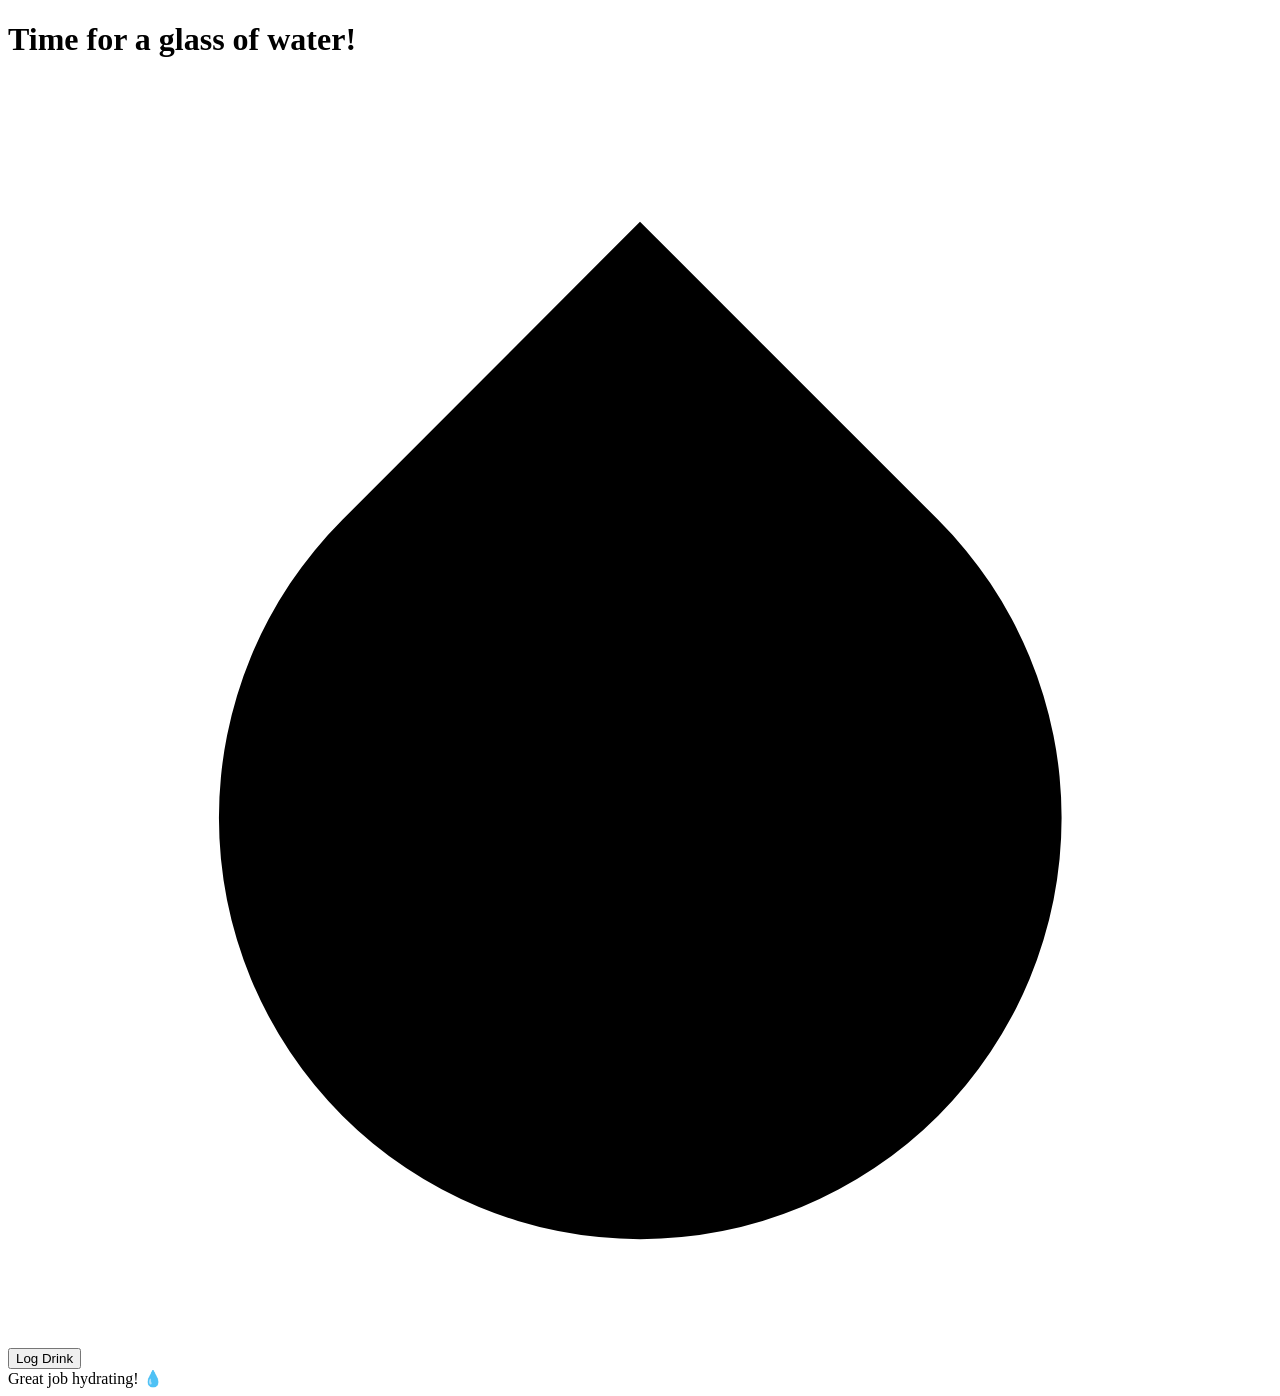
==== index.html @ 17c9dd0f "Add initial HTML structure for hydration app v1" ====
<!DOCTYPE html>
<html lang="en">
<head>
    <meta charset="UTF-8">
    <meta name="viewport" content="width=device-width, initial-scale=1.0">
    <title>Stay Hydrated</title>
    <link rel="stylesheet" href="style.css">
</head>
<body>
    <div class="card">
        <h1>Time for a glass of water!</h1>
        
        <div class="drop-container">
            <svg id="water-drop" class="water-drop" viewBox="0 0 24 24" fill="currentColor">
                <path d="M12 2.69l5.66 5.66a8 8 0 1 1-11.31 0z"/>
            </svg>
        </div>
        
        <button id="log-btn" class="btn">Log Drink</button>
    </div>

    <div id="snackbar" class="snackbar">Great job hydrating! 💧</div>

    <script src="script.js"></script>
</body>
</html>
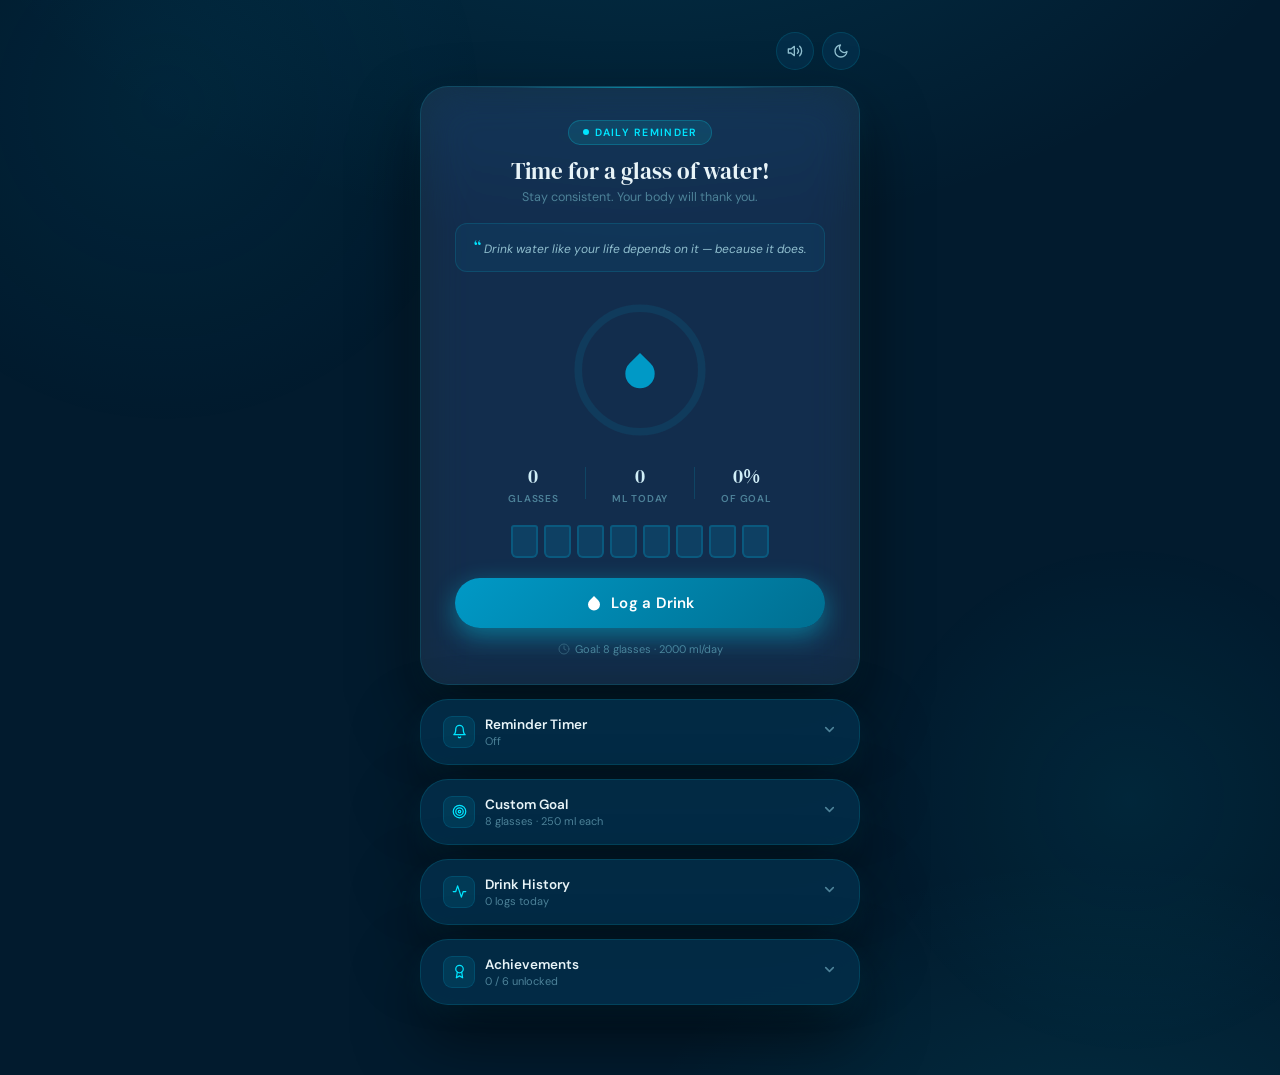
==== commit d5c75499: "Update print statement from 'Hello' to 'Goodbye' v2" ====
--- a/index.html
+++ b/index.html
@@ -1,26 +1,651 @@
 <!DOCTYPE html>
-<html lang="en">
+<html lang="en" data-theme="dark">
 <head>
-    <meta charset="UTF-8">
-    <meta name="viewport" content="width=device-width, initial-scale=1.0">
-    <title>Stay Hydrated</title>
-    <link rel="stylesheet" href="style.css">
+<meta charset="UTF-8">
+<meta name="viewport" content="width=device-width, initial-scale=1.0">
+<title>HydroFlow – Stay Hydrated</title>
+<link href="https://fonts.googleapis.com/css2?family=DM+Serif+Display:ital@0;1&family=DM+Sans:opsz,wght@9..40,300;9..40,400;9..40,500;9..40,600&display=swap" rel="stylesheet">
+<style>
+:root {
+  --primary:#0099c6;--primary-dark:#006f91;--accent:#00e5ff;
+  --radius-card:28px;--radius-pill:100px;--radius-sm:12px;
+  --transition:.3s cubic-bezier(.4,0,.2,1);--bounce:.5s cubic-bezier(.175,.885,.32,1.4);
+}
+[data-theme="dark"] {
+  --bg:#021b2e;--bg-mid:#032d48;--surface:rgba(255,255,255,0.07);--surface-solid:#05263d;
+  --border:rgba(0,229,255,0.13);--text-h:#e8f4f8;--text-body:#90bfcf;--text-muted:#4d8299;
+  --card-shadow:0 32px 64px rgba(0,0,0,.55),0 8px 24px rgba(0,153,198,.1);
+  --btn-shadow:0 8px 24px rgba(0,229,255,.38);--btn-shadow-h:0 14px 36px rgba(0,229,255,.58);
+  --snack-bg:linear-gradient(135deg,#004d65,#006f91);--panel-bg:rgba(3,45,72,.92);
+  --input-bg:rgba(0,153,198,.08);--ring-track:rgba(0,153,198,.12);--stat-val:#d0eef7;
+  --badge-bg:rgba(0,229,255,.10);--cup-empty:rgba(0,153,198,.18);
+  --cup-border-empty:rgba(0,153,198,.28);--toggle-bg:#032d48;
+}
+[data-theme="light"] {
+  --bg:#dff3fb;--bg-mid:#c2e8f5;--surface:rgba(255,255,255,.84);--surface-solid:#ffffff;
+  --border:rgba(0,153,198,.2);--text-h:#012535;--text-body:#2a6e87;--text-muted:#5996aa;
+  --card-shadow:0 24px 56px rgba(0,100,160,.13),0 4px 16px rgba(0,153,198,.1);
+  --btn-shadow:0 8px 20px rgba(0,153,198,.35);--btn-shadow-h:0 14px 32px rgba(0,153,198,.52);
+  --snack-bg:linear-gradient(135deg,#006f91,#0099c6);--panel-bg:rgba(220,242,252,.97);
+  --input-bg:rgba(0,153,198,.07);--ring-track:rgba(0,153,198,.15);--stat-val:#012535;
+  --badge-bg:rgba(0,153,198,.12);--cup-empty:rgba(0,153,198,.10);
+  --cup-border-empty:rgba(0,153,198,.3);--toggle-bg:#c2e8f5;
+}
+*,*::before,*::after{box-sizing:border-box;margin:0;padding:0;}
+html{scroll-behavior:smooth;}
+button{font-family:inherit;cursor:pointer;border:none;background:none;}
+input,select{font-family:inherit;}
+body {
+  font-family:'DM Sans',sans-serif;background-color:var(--bg);
+  background-image:radial-gradient(ellipse 80% 60% at 50% -20%,rgba(0,153,198,.18) 0%,transparent 70%),
+                   radial-gradient(ellipse 60% 50% at 85% 110%,rgba(0,229,255,.09) 0%,transparent 60%);
+  min-height:100vh;display:flex;justify-content:center;align-items:flex-start;
+  color:var(--text-h);padding:20px 16px 70px;transition:background-color .4s,color .3s;
+  position:relative;overflow-x:hidden;
+}
+body::before,body::after{content:'';position:fixed;border-radius:50%;animation:pulse-bg 9s ease-in-out infinite alternate;pointer-events:none;z-index:0;}
+body::before{width:650px;height:650px;top:-220px;left:-160px;background:radial-gradient(circle,rgba(0,153,198,.08) 0%,transparent 70%);}
+body::after{width:520px;height:520px;bottom:-160px;right:-110px;background:radial-gradient(circle,rgba(0,229,255,.06) 0%,transparent 70%);animation-delay:-4.5s;}
+@keyframes pulse-bg{from{transform:scale(1);opacity:.6;}to{transform:scale(1.18);opacity:1;}}
+
+.app-wrapper{position:relative;z-index:1;width:100%;max-width:440px;display:flex;flex-direction:column;gap:14px;padding-top:12px;}
+
+/* TOP BAR */
+.topbar{display:flex;justify-content:flex-end;gap:8px;margin-bottom:2px;}
+.icon-btn{width:38px;height:38px;border-radius:50%;background:var(--toggle-bg);border:1px solid var(--border);display:flex;align-items:center;justify-content:center;transition:var(--transition);color:var(--text-body);}
+.icon-btn:hover{background:var(--surface);transform:scale(1.08);}
+.icon-btn svg{width:16px;height:16px;}
+
+/* MAIN CARD */
+.card{background:var(--surface);backdrop-filter:blur(24px) saturate(180%);-webkit-backdrop-filter:blur(24px) saturate(180%);padding:32px 34px 28px;border-radius:var(--radius-card);border:1px solid var(--border);box-shadow:var(--card-shadow);text-align:center;position:relative;animation:card-enter .65s var(--bounce) both;transition:background .4s,box-shadow .4s,border-color .4s;}
+@keyframes card-enter{from{opacity:0;transform:translateY(36px) scale(.94);}to{opacity:1;transform:none;}}
+.card::before{content:'';position:absolute;top:0;left:10%;right:10%;height:1px;background:linear-gradient(90deg,transparent,rgba(0,229,255,.45),transparent);border-radius:50%;}
+.card-badge{display:inline-flex;align-items:center;gap:6px;background:var(--badge-bg);border:1px solid rgba(0,229,255,.22);color:var(--accent);font-size:10.5px;font-weight:600;letter-spacing:.12em;text-transform:uppercase;padding:5px 14px;border-radius:var(--radius-pill);margin-bottom:12px;}
+.card-badge::before{content:'';width:6px;height:6px;border-radius:50%;background:var(--accent);animation:blink 2s ease-in-out infinite;}
+@keyframes blink{0%,100%{opacity:1;}50%{opacity:.25;}}
+h1{font-family:'DM Serif Display',serif;font-size:23px;font-weight:400;line-height:1.25;color:var(--text-h);margin-bottom:4px;}
+.subtitle{font-size:12.5px;color:var(--text-muted);margin-bottom:18px;}
+
+/* QUOTE */
+.quote-bar{background:var(--input-bg);border:1px solid var(--border);border-radius:var(--radius-sm);padding:10px 14px;margin-bottom:22px;font-size:12px;color:var(--text-body);font-style:italic;line-height:1.55;cursor:pointer;transition:opacity .4s,background .3s;}
+.quote-bar:hover{background:rgba(0,153,198,.12);}
+.quote-bar::before{content:'\201C';color:var(--accent);font-size:17px;font-style:normal;margin-right:3px;font-family:'DM Serif Display',serif;}
+
+/* PROGRESS RING */
+.progress-section{display:flex;flex-direction:column;align-items:center;margin-bottom:20px;}
+.ring-wrapper{position:relative;width:152px;height:152px;margin-bottom:16px;}
+.ring-svg{width:152px;height:152px;transform:rotate(-90deg);}
+.ring-track{fill:none;stroke:var(--ring-track);stroke-width:8;}
+.ring-fill{fill:none;stroke:url(#ringGradient);stroke-width:8;stroke-linecap:round;stroke-dasharray:408;stroke-dashoffset:408;transition:stroke-dashoffset .75s cubic-bezier(.4,0,.2,1);filter:drop-shadow(0 0 6px rgba(0,229,255,.5));}
+.drop-container{position:absolute;inset:0;display:flex;justify-content:center;align-items:center;}
+.water-drop{color:var(--primary);width:44px;height:44px;transition:all var(--bounce);}
+.stats-row{display:flex;justify-content:center;gap:26px;}
+.stat-item{display:flex;flex-direction:column;align-items:center;gap:2px;}
+.stat-value{font-family:'DM Serif Display',serif;font-size:20px;color:var(--stat-val);}
+.stat-label{font-size:10px;font-weight:600;color:var(--text-muted);letter-spacing:.08em;text-transform:uppercase;}
+.stat-divider{width:1px;height:32px;background:var(--border);align-self:center;}
+
+/* CUPS */
+.cup-tracker{display:flex;justify-content:center;gap:6px;margin-bottom:20px;flex-wrap:wrap;}
+.cup{width:27px;height:33px;border:2px solid var(--cup-border-empty);border-radius:3px 3px 6px 6px;background:var(--cup-empty);position:relative;transition:all .35s ease;}
+.cup.filled{border-color:var(--primary);background:linear-gradient(180deg,rgba(0,229,255,.28) 0%,rgba(0,153,198,.52) 100%);box-shadow:0 0 10px rgba(0,229,255,.22);}
+.cup.filled::after{content:'';position:absolute;top:5px;left:4px;right:4px;height:2px;background:rgba(255,255,255,.38);border-radius:2px;}
+
+/* BUTTONS */
+.btn{display:inline-flex;align-items:center;justify-content:center;gap:8px;width:100%;background:linear-gradient(135deg,var(--primary),var(--primary-dark));color:#fff;padding:15px 32px;font-size:15px;font-weight:600;letter-spacing:.015em;border-radius:var(--radius-pill);box-shadow:var(--btn-shadow);transition:all var(--transition);position:relative;overflow:hidden;}
+.btn::after{content:'';position:absolute;top:0;left:-75%;width:50%;height:100%;background:linear-gradient(120deg,transparent,rgba(255,255,255,.18),transparent);transition:left .5s;}
+.btn:hover::after{left:125%;}
+.btn:hover{transform:translateY(-2px);box-shadow:var(--btn-shadow-h);}
+.btn:active{transform:translateY(1px) scale(.98);}
+.btn svg{width:18px;height:18px;flex-shrink:0;}
+.btn .ripple{position:absolute;border-radius:50%;background:rgba(255,255,255,.25);transform:scale(0);animation:ripple-anim .6s linear;pointer-events:none;}
+@keyframes ripple-anim{to{transform:scale(4);opacity:0;}}
+.undo-btn{margin-top:9px;padding:7px 20px;font-size:12.5px;font-weight:500;color:var(--text-muted);border:1px solid var(--border);border-radius:var(--radius-pill);background:transparent;transition:all var(--transition);display:none;align-items:center;gap:5px;}
+.undo-btn:hover{background:var(--input-bg);color:var(--text-body);}
+.undo-btn.visible{display:inline-flex;}
+.undo-btn svg{width:12px;height:12px;}
+.card-footer{margin-top:14px;font-size:11px;color:var(--text-muted);display:flex;align-items:center;justify-content:center;gap:5px;}
+.card-footer svg{width:12px;height:12px;opacity:.55;}
+
+/* PANELS */
+.panel{background:var(--panel-bg);backdrop-filter:blur(20px);-webkit-backdrop-filter:blur(20px);border:1px solid var(--border);border-radius:var(--radius-card);box-shadow:var(--card-shadow);overflow:hidden;transition:background .4s,border-color .4s;}
+.panel-header{display:flex;align-items:center;justify-content:space-between;padding:16px 22px;cursor:pointer;user-select:none;}
+.panel-header-left{display:flex;align-items:center;gap:10px;}
+.panel-icon{width:32px;height:32px;border-radius:9px;background:rgba(0,153,198,.14);border:1px solid rgba(0,153,198,.2);display:flex;align-items:center;justify-content:center;flex-shrink:0;}
+.panel-icon svg{width:15px;height:15px;color:var(--accent);}
+.panel-title{font-size:13.5px;font-weight:600;color:var(--text-h);}
+.panel-subtitle{font-size:11px;color:var(--text-muted);margin-top:1px;}
+.panel-chevron{color:var(--text-muted);transition:transform var(--transition);}
+.panel-chevron svg{width:15px;height:15px;}
+.panel.open .panel-chevron{transform:rotate(180deg);}
+.panel-body{max-height:0;overflow:hidden;transition:max-height .4s cubic-bezier(.4,0,.2,1);}
+.panel.open .panel-body{max-height:700px;}
+.panel-inner{padding:0 22px 20px;}
+
+/* REMINDER */
+.reminder-row{display:flex;align-items:center;justify-content:space-between;margin-bottom:13px;}
+.reminder-label{font-size:13px;color:var(--text-body);}
+.toggle-switch{position:relative;width:44px;height:24px;}
+.toggle-switch input{opacity:0;width:0;height:0;}
+.toggle-slider{position:absolute;inset:0;background:var(--cup-empty);border:1px solid var(--border);border-radius:24px;transition:var(--transition);cursor:pointer;}
+.toggle-slider::before{content:'';position:absolute;left:3px;top:50%;transform:translateY(-50%);width:18px;height:18px;background:#fff;border-radius:50%;transition:var(--transition);box-shadow:0 1px 4px rgba(0,0,0,.2);}
+.toggle-switch input:checked + .toggle-slider{background:var(--primary);border-color:var(--primary);}
+.toggle-switch input:checked + .toggle-slider::before{left:23px;}
+.interval-row{display:flex;align-items:center;gap:10px;margin-bottom:12px;}
+.interval-label{font-size:12.5px;color:var(--text-muted);flex:1;}
+.interval-select{background:var(--input-bg);border:1px solid var(--border);color:var(--text-h);font-size:13px;padding:7px 11px;border-radius:var(--radius-sm);outline:none;cursor:pointer;transition:var(--transition);}
+.interval-select:focus{border-color:var(--primary);}
+.timer-display{background:var(--input-bg);border:1px solid var(--border);border-radius:var(--radius-sm);padding:12px 16px;text-align:center;font-family:'DM Serif Display',serif;font-size:30px;color:var(--accent);letter-spacing:.05em;margin-bottom:10px;}
+.timer-hint{font-size:11px;color:var(--text-muted);text-align:center;}
+
+/* GOAL */
+.goal-grid{display:grid;grid-template-columns:1fr 1fr;gap:10px;margin-bottom:13px;}
+.goal-field label{display:block;font-size:11px;color:var(--text-muted);margin-bottom:5px;font-weight:600;letter-spacing:.06em;text-transform:uppercase;}
+.goal-field input[type=number]{width:100%;background:var(--input-bg);border:1px solid var(--border);color:var(--text-h);font-size:15px;padding:9px 11px;border-radius:var(--radius-sm);outline:none;transition:border-color var(--transition);}
+.goal-field input:focus{border-color:var(--primary);}
+.save-btn{width:100%;padding:11px;font-size:13.5px;font-weight:600;background:linear-gradient(135deg,var(--primary),var(--primary-dark));color:#fff;border-radius:var(--radius-pill);box-shadow:0 4px 14px rgba(0,153,198,.3);transition:all var(--transition);}
+.save-btn:hover{opacity:.9;transform:translateY(-1px);}
+
+/* HISTORY */
+.history-list{display:flex;flex-direction:column;gap:7px;max-height:210px;overflow-y:auto;padding-right:3px;}
+.history-list::-webkit-scrollbar{width:3px;}
+.history-list::-webkit-scrollbar-thumb{background:var(--border);border-radius:4px;}
+.history-item{display:flex;align-items:center;gap:11px;background:var(--input-bg);border:1px solid var(--border);border-radius:10px;padding:9px 13px;}
+.history-dot{width:7px;height:7px;border-radius:50%;background:var(--accent);flex-shrink:0;}
+.history-time{font-size:11.5px;color:var(--text-muted);min-width:50px;}
+.history-ml{font-size:13px;font-weight:600;color:var(--text-h);flex:1;}
+.history-empty{font-size:12.5px;color:var(--text-muted);text-align:center;padding:14px 0;}
+.clear-history{margin-top:9px;font-size:11.5px;color:var(--text-muted);border:1px solid var(--border);border-radius:var(--radius-pill);padding:6px 16px;background:transparent;transition:all var(--transition);}
+.clear-history:hover{background:rgba(255,80,80,.08);border-color:rgba(255,80,80,.3);color:#f08080;}
+
+/* ACHIEVEMENTS */
+.streak-row{display:flex;align-items:center;justify-content:space-between;background:var(--input-bg);border:1px solid var(--border);border-radius:var(--radius-sm);padding:11px 15px;margin-bottom:13px;}
+.streak-left{display:flex;align-items:center;gap:10px;}
+.streak-fire{font-size:20px;}
+.streak-label{font-size:11px;color:var(--text-muted);}
+.streak-count{font-family:'DM Serif Display',serif;font-size:24px;color:var(--accent);}
+.badges-grid{display:grid;grid-template-columns:repeat(3,1fr);gap:9px;}
+.badge-card{background:var(--input-bg);border:1px solid var(--border);border-radius:13px;padding:13px 6px 9px;text-align:center;transition:all var(--transition);position:relative;overflow:hidden;}
+.badge-card.unlocked{border-color:rgba(0,229,255,.35);background:rgba(0,229,255,.06);}
+.badge-card.unlocked::before{content:'';position:absolute;inset:0;background:linear-gradient(135deg,rgba(0,229,255,.07),transparent);pointer-events:none;}
+.badge-emoji{font-size:24px;display:block;margin-bottom:5px;filter:grayscale(1);opacity:.3;transition:filter .4s,opacity .4s;}
+.badge-card.unlocked .badge-emoji{filter:none;opacity:1;}
+.badge-name{font-size:10px;font-weight:600;color:var(--text-muted);letter-spacing:.04em;}
+.badge-card.unlocked .badge-name{color:var(--accent);}
+.badge-desc{font-size:9px;color:var(--text-muted);margin-top:2px;line-height:1.35;}
+
+/* SNACKBAR */
+.snackbar{visibility:hidden;min-width:255px;max-width:92vw;background:var(--snack-bg);border:1px solid rgba(0,229,255,.22);color:#fff;text-align:center;border-radius:var(--radius-sm);padding:12px 20px;position:fixed;z-index:200;bottom:22px;left:50%;transform:translateX(-50%) translateY(20px);font-size:13.5px;font-weight:500;opacity:0;box-shadow:0 8px 28px rgba(0,0,0,.3);transition:opacity .3s,transform .35s cubic-bezier(.34,1.56,.64,1),bottom .3s;}
+.snackbar.show{visibility:visible;opacity:1;transform:translateX(-50%) translateY(0);bottom:34px;}
+
+/* DROP ANIMATION */
+.water-drop.animate{animation:drop-bounce .55s var(--bounce) both;}
+@keyframes drop-bounce{0%{transform:scale(1);}40%{transform:scale(1.38) rotate(-8deg);}70%{transform:scale(.9) rotate(4deg);}100%{transform:scale(1) rotate(0);}}
+
+/* CONFETTI */
+.confetti-particle{position:fixed;width:7px;height:7px;border-radius:2px;pointer-events:none;z-index:300;animation:confetti-fall 1.4s ease-out forwards;}
+@keyframes confetti-fall{0%{transform:translateY(-10px) rotate(0deg);opacity:1;}100%{transform:translateY(100vh) rotate(720deg);opacity:0;}}
+
+@media(max-width:480px){.card{padding:26px 20px 22px;}h1{font-size:20px;}.badges-grid{grid-template-columns:repeat(3,1fr);}}
+</style>
 </head>
 <body>
-    <div class="card">
-        <h1>Time for a glass of water!</h1>
-        
+<div class="app-wrapper">
+
+  <!-- TOP BAR -->
+  <div class="topbar">
+    <button class="icon-btn" id="sound-btn" title="Toggle sound" aria-label="Toggle sound">
+      <svg id="sound-icon" viewBox="0 0 24 24" fill="none" stroke="currentColor" stroke-width="2" stroke-linecap="round" stroke-linejoin="round">
+        <polygon points="11 5 6 9 2 9 2 15 6 15 11 19 11 5"/><path d="M19.07 4.93a10 10 0 0 1 0 14.14"/><path d="M15.54 8.46a5 5 0 0 1 0 7.07"/>
+      </svg>
+    </button>
+    <button class="icon-btn" id="theme-btn" title="Toggle theme" aria-label="Toggle theme">
+      <svg id="theme-icon" viewBox="0 0 24 24" fill="none" stroke="currentColor" stroke-width="2" stroke-linecap="round" stroke-linejoin="round">
+        <path d="M21 12.79A9 9 0 1 1 11.21 3 7 7 0 0 0 21 12.79z"/>
+      </svg>
+    </button>
+  </div>
+
+  <!-- MAIN CARD -->
+  <div class="card">
+    <span class="card-badge">Daily Reminder</span>
+    <h1>Time for a glass of water!</h1>
+    <p class="subtitle">Stay consistent. Your body will thank you.</p>
+
+    <div class="quote-bar" id="quote-bar" title="Click for new quote"></div>
+
+    <div class="progress-section">
+      <div class="ring-wrapper">
+        <svg class="ring-svg" viewBox="0 0 160 160" aria-hidden="true">
+          <defs>
+            <linearGradient id="ringGradient" x1="0%" y1="0%" x2="100%" y2="0%">
+              <stop offset="0%" stop-color="#00e5ff"/><stop offset="100%" stop-color="#0099c6"/>
+            </linearGradient>
+          </defs>
+          <circle class="ring-track" cx="80" cy="80" r="65"/>
+          <circle class="ring-fill" cx="80" cy="80" r="65" id="progress-ring"/>
+        </svg>
         <div class="drop-container">
-            <svg id="water-drop" class="water-drop" viewBox="0 0 24 24" fill="currentColor">
-                <path d="M12 2.69l5.66 5.66a8 8 0 1 1-11.31 0z"/>
-            </svg>
+          <svg id="water-drop" class="water-drop" viewBox="0 0 24 24" fill="currentColor">
+            <path d="M12 2.69l5.66 5.66a8 8 0 1 1-11.31 0z"/>
+          </svg>
         </div>
-        
-        <button id="log-btn" class="btn">Log Drink</button>
+      </div>
+      <div class="stats-row">
+        <div class="stat-item"><span class="stat-value" id="drinks-count">0</span><span class="stat-label">Glasses</span></div>
+        <div class="stat-divider"></div>
+        <div class="stat-item"><span class="stat-value" id="ml-count">0</span><span class="stat-label">ml Today</span></div>
+        <div class="stat-divider"></div>
+        <div class="stat-item"><span class="stat-value" id="pct-count">0%</span><span class="stat-label">of Goal</span></div>
+      </div>
     </div>
 
-    <div id="snackbar" class="snackbar">Great job hydrating! 💧</div>
-
-    <script src="script.js"></script>
+    <div class="cup-tracker" id="cup-tracker"></div>
+
+    <button id="log-btn" class="btn">
+      <svg viewBox="0 0 24 24" fill="currentColor"><path d="M12 2.69l5.66 5.66a8 8 0 1 1-11.31 0z"/></svg>
+      <span id="btn-label">Log a Drink</span>
+    </button>
+
+    <button id="undo-btn" class="undo-btn">
+      <svg viewBox="0 0 24 24" fill="none" stroke="currentColor" stroke-width="2" stroke-linecap="round" stroke-linejoin="round"><polyline points="1 4 1 10 7 10"/><path d="M3.51 15a9 9 0 1 0 .49-3.5"/></svg>
+      Undo last
+    </button>
+
+    <p class="card-footer">
+      <svg viewBox="0 0 24 24" fill="none" stroke="currentColor" stroke-width="2" stroke-linecap="round" stroke-linejoin="round"><circle cx="12" cy="12" r="10"/><polyline points="12 6 12 12 16 14"/></svg>
+      <span id="footer-goal">Goal: 8 glasses · 2,000 ml/day</span>
+    </p>
+  </div>
+
+  <!-- REMINDER PANEL -->
+  <div class="panel" id="reminder-panel">
+    <div class="panel-header" id="reminder-header">
+      <div class="panel-header-left">
+        <div class="panel-icon"><svg viewBox="0 0 24 24" fill="none" stroke="currentColor" stroke-width="2" stroke-linecap="round" stroke-linejoin="round"><path d="M18 8A6 6 0 0 0 6 8c0 7-3 9-3 9h18s-3-2-3-9"/><path d="M13.73 21a2 2 0 0 1-3.46 0"/></svg></div>
+        <div><div class="panel-title">Reminder Timer</div><div class="panel-subtitle" id="reminder-sub">Off</div></div>
+      </div>
+      <div class="panel-chevron"><svg viewBox="0 0 24 24" fill="none" stroke="currentColor" stroke-width="2.5" stroke-linecap="round" stroke-linejoin="round"><polyline points="6 9 12 15 18 9"/></svg></div>
+    </div>
+    <div class="panel-body"><div class="panel-inner">
+      <div class="reminder-row">
+        <span class="reminder-label">Enable reminder</span>
+        <label class="toggle-switch"><input type="checkbox" id="reminder-toggle"><span class="toggle-slider"></span></label>
+      </div>
+      <div class="interval-row">
+        <span class="interval-label">Remind every</span>
+        <select class="interval-select" id="interval-select">
+          <option value="15">15 min</option><option value="20">20 min</option>
+          <option value="30" selected>30 min</option><option value="45">45 min</option>
+          <option value="60">60 min</option><option value="90">90 min</option>
+        </select>
+      </div>
+      <div class="timer-display" id="timer-display">--:--</div>
+      <p class="timer-hint" id="timer-hint">Enable reminders to start the countdown</p>
+    </div></div>
+  </div>
+
+  <!-- GOAL PANEL -->
+  <div class="panel" id="goal-panel">
+    <div class="panel-header" id="goal-header">
+      <div class="panel-header-left">
+        <div class="panel-icon"><svg viewBox="0 0 24 24" fill="none" stroke="currentColor" stroke-width="2" stroke-linecap="round" stroke-linejoin="round"><circle cx="12" cy="12" r="10"/><circle cx="12" cy="12" r="6"/><circle cx="12" cy="12" r="2"/></svg></div>
+        <div><div class="panel-title">Custom Goal</div><div class="panel-subtitle" id="goal-sub">8 glasses · 250 ml each</div></div>
+      </div>
+      <div class="panel-chevron"><svg viewBox="0 0 24 24" fill="none" stroke="currentColor" stroke-width="2.5" stroke-linecap="round" stroke-linejoin="round"><polyline points="6 9 12 15 18 9"/></svg></div>
+    </div>
+    <div class="panel-body"><div class="panel-inner">
+      <div class="goal-grid">
+        <div class="goal-field"><label>Daily glasses</label><input type="number" id="goal-glasses" value="8" min="1" max="20"></div>
+        <div class="goal-field"><label>ml per glass</label><input type="number" id="goal-ml" value="250" min="50" max="1000" step="25"></div>
+      </div>
+      <button class="save-btn" id="save-goal">Save Goal</button>
+    </div></div>
+  </div>
+
+  <!-- HISTORY PANEL -->
+  <div class="panel" id="history-panel">
+    <div class="panel-header" id="history-header">
+      <div class="panel-header-left">
+        <div class="panel-icon"><svg viewBox="0 0 24 24" fill="none" stroke="currentColor" stroke-width="2" stroke-linecap="round" stroke-linejoin="round"><polyline points="22 12 18 12 15 21 9 3 6 12 2 12"/></svg></div>
+        <div><div class="panel-title">Drink History</div><div class="panel-subtitle" id="history-sub">0 logs today</div></div>
+      </div>
+      <div class="panel-chevron"><svg viewBox="0 0 24 24" fill="none" stroke="currentColor" stroke-width="2.5" stroke-linecap="round" stroke-linejoin="round"><polyline points="6 9 12 15 18 9"/></svg></div>
+    </div>
+    <div class="panel-body"><div class="panel-inner">
+      <div class="history-list" id="history-list"></div>
+      <button class="clear-history" id="clear-history">Clear today's history</button>
+    </div></div>
+  </div>
+
+  <!-- ACHIEVEMENTS PANEL -->
+  <div class="panel" id="achievements-panel">
+    <div class="panel-header" id="achievements-header">
+      <div class="panel-header-left">
+        <div class="panel-icon"><svg viewBox="0 0 24 24" fill="none" stroke="currentColor" stroke-width="2" stroke-linecap="round" stroke-linejoin="round"><circle cx="12" cy="8" r="6"/><path d="M15.477 12.89L17 22l-5-3-5 3 1.523-9.11"/></svg></div>
+        <div><div class="panel-title">Achievements</div><div class="panel-subtitle" id="ach-sub">0 unlocked</div></div>
+      </div>
+      <div class="panel-chevron"><svg viewBox="0 0 24 24" fill="none" stroke="currentColor" stroke-width="2.5" stroke-linecap="round" stroke-linejoin="round"><polyline points="6 9 12 15 18 9"/></svg></div>
+    </div>
+    <div class="panel-body"><div class="panel-inner">
+      <div class="streak-row">
+        <div class="streak-left">
+          <span class="streak-fire">🔥</span>
+          <div><div style="font-size:13px;font-weight:600;color:var(--text-h)">Current Streak</div><div class="streak-label">Days you hit your goal</div></div>
+        </div>
+        <span class="streak-count" id="streak-count">0</span>
+      </div>
+      <div class="badges-grid" id="badges-grid"></div>
+    </div></div>
+  </div>
+
+</div>
+
+<div id="snackbar" class="snackbar" role="status" aria-live="polite"></div>
+
+<script>
+/* ── STATE ── */
+const CIRCUMFERENCE = 2 * Math.PI * 65;
+const TODAY = new Date().toDateString();
+
+function defaultState() {
+  return { drinks:0,goal:8,mlPerGlass:250,history:[],streak:0,lastGoalDate:'',
+           unlockedBadges:[],reminderEnabled:false,reminderInterval:30,
+           soundEnabled:true,theme:'dark',date:TODAY };
+}
+function loadState() {
+  try {
+    const s = JSON.parse(localStorage.getItem('hydroflow')||'{}');
+    const def = defaultState();
+    if (s.date !== TODAY) {
+      const yest = new Date(); yest.setDate(yest.getDate()-1);
+      s.streak = s.lastGoalDate === yest.toDateString() ? (s.streak||0)+1 : 0;
+      s.drinks=0; s.history=[]; s.date=TODAY;
+    }
+    return {...def,...s};
+  } catch { return defaultState(); }
+}
+let state = loadState();
+function save() { localStorage.setItem('hydroflow',JSON.stringify(state)); }
+
+/* ── DOM ── */
+const ring=document.getElementById('progress-ring'),
+      drop=document.getElementById('water-drop'),
+      logBtn=document.getElementById('log-btn'),
+      btnLabel=document.getElementById('btn-label'),
+      undoBtn=document.getElementById('undo-btn'),
+      snackbar=document.getElementById('snackbar'),
+      drinksEl=document.getElementById('drinks-count'),
+      mlEl=document.getElementById('ml-count'),
+      pctEl=document.getElementById('pct-count'),
+      cupTracker=document.getElementById('cup-tracker'),
+      footerGoal=document.getElementById('footer-goal'),
+      quoteBar=document.getElementById('quote-bar'),
+      historyList=document.getElementById('history-list'),
+      historySub=document.getElementById('history-sub'),
+      streakEl=document.getElementById('streak-count'),
+      achSub=document.getElementById('ach-sub'),
+      timerEl=document.getElementById('timer-display'),
+      timerHint=document.getElementById('timer-hint'),
+      reminderSub=document.getElementById('reminder-sub'),
+      goalSub=document.getElementById('goal-sub');
+
+ring.style.strokeDasharray=CIRCUMFERENCE;
+ring.style.strokeDashoffset=CIRCUMFERENCE;
+
+/* ── QUOTES ── */
+const QUOTES=[
+  "Water is the driving force of all nature. — Leonardo da Vinci",
+  "Thousands have lived without love, not one without water. — W. H. Auden",
+  "Pure water is the world's first and foremost medicine.",
+  "Drink water like your life depends on it — because it does.",
+  "Your body is a river. Keep it flowing.",
+  "A glass of water is a glass of life.",
+  "Stay hydrated. Stay unstoppable.",
+  "Water fuels every cell in your body. Give it what it needs.",
+  "The cure for anything is salt water — sweat, tears, or the sea.",
+  "Hydration is the simplest form of self-care.",
+];
+let qIdx=Math.floor(Math.random()*QUOTES.length);
+function showQuote(){quoteBar.textContent=QUOTES[qIdx];qIdx=(qIdx+1)%QUOTES.length;}
+showQuote();
+quoteBar.addEventListener('click',()=>{quoteBar.style.opacity='0';setTimeout(()=>{showQuote();quoteBar.style.opacity='1';},200);});
+
+/* ── THEME ── */
+const themeBtn=document.getElementById('theme-btn'),themeIcon=document.getElementById('theme-icon');
+function applyTheme(t){
+  document.documentElement.setAttribute('data-theme',t);state.theme=t;
+  themeIcon.innerHTML=t==='dark'
+    ?'<path d="M21 12.79A9 9 0 1 1 11.21 3 7 7 0 0 0 21 12.79z"/>'
+    :'<circle cx="12" cy="12" r="5"/><line x1="12" y1="1" x2="12" y2="3"/><line x1="12" y1="21" x2="12" y2="23"/><line x1="4.22" y1="4.22" x2="5.64" y2="5.64"/><line x1="18.36" y1="18.36" x2="19.78" y2="19.78"/><line x1="1" y1="12" x2="3" y2="12"/><line x1="21" y1="12" x2="23" y2="12"/><line x1="4.22" y1="19.78" x2="5.64" y2="18.36"/><line x1="18.36" y1="5.64" x2="19.78" y2="4.22"/>';
+  save();
+}
+applyTheme(state.theme);
+themeBtn.addEventListener('click',()=>applyTheme(state.theme==='dark'?'light':'dark'));
+
+/* ── SOUND ── */
+const soundBtn=document.getElementById('sound-btn'),soundIcon=document.getElementById('sound-icon');
+function applySound(on){
+  state.soundEnabled=on;
+  soundIcon.innerHTML=on
+    ?'<polygon points="11 5 6 9 2 9 2 15 6 15 11 19 11 5"/><path d="M19.07 4.93a10 10 0 0 1 0 14.14"/><path d="M15.54 8.46a5 5 0 0 1 0 7.07"/>'
+    :'<polygon points="11 5 6 9 2 9 2 15 6 15 11 19 11 5"/><line x1="23" y1="9" x2="17" y2="15"/><line x1="17" y1="9" x2="23" y2="15"/>';
+  save();
+}
+applySound(state.soundEnabled);
+soundBtn.addEventListener('click',()=>applySound(!state.soundEnabled));
+
+function playTone(freqs,vol=0.15){
+  if(!state.soundEnabled)return;
+  try{
+    const ctx=new(window.AudioContext||window.webkitAudioContext)();
+    freqs.forEach(([f,t,dur])=>{
+      const o=ctx.createOscillator(),g=ctx.createGain();
+      o.connect(g);g.connect(ctx.destination);
+      o.type='sine';o.frequency.value=f;
+      g.gain.setValueAtTime(0,ctx.currentTime+t);
+      g.gain.linearRampToValueAtTime(vol,ctx.currentTime+t+.04);
+      g.gain.exponentialRampToValueAtTime(.001,ctx.currentTime+t+dur);
+      o.start(ctx.currentTime+t);o.stop(ctx.currentTime+t+dur);
+    });
+    setTimeout(()=>ctx.close(),1200);
+  }catch(e){}
+}
+const playDrinkSound=()=>playTone([[660,0,.08],[880,0,.28]]);
+const playGoalSound=()=>playTone([[523,0,.1],[659,.12,.1],[784,.24,.2],[1047,.38,.3]],0.12);
+const playReminderSound=()=>playTone([[440,0,.25],[550,.13,.25],[660,.26,.3]]);
+
+/* ── PANELS ── */
+['reminder','goal','history','achievements'].forEach(id=>{
+  document.getElementById(id+'-header').addEventListener('click',()=>{
+    document.getElementById(id+'-panel').classList.toggle('open');
+  });
+});
+
+/* ── CORE UPDATE ── */
+function updateUI(){
+  const fraction=Math.min(state.drinks/state.goal,1);
+  ring.style.strokeDashoffset=CIRCUMFERENCE*(1-fraction);
+  drinksEl.textContent=state.drinks;
+  mlEl.textContent=state.drinks*state.mlPerGlass;
+  pctEl.textContent=Math.round(fraction*100)+'%';
+  const scale=1+fraction*.42;
+  drop.style.transform=`scale(${scale})`;
+  drop.style.color=fraction>=1?'#00e5ff':'var(--primary)';
+  drop.style.filter=fraction>=1?'drop-shadow(0 0 10px rgba(0,229,255,.7))':'none';
+  btnLabel.textContent=state.drinks>=state.goal?'Reset Day':'Log a Drink';
+  undoBtn.classList.toggle('visible',state.drinks>0&&state.drinks<state.goal);
+  footerGoal.textContent=`Goal: ${state.goal} glasses · ${state.goal*state.mlPerGlass} ml/day`;
+  goalSub.textContent=`${state.goal} glasses · ${state.mlPerGlass} ml each`;
+  buildCups();renderHistory();checkAchievements();
+}
+
+function buildCups(){
+  cupTracker.innerHTML='';
+  for(let i=0;i<state.goal;i++){
+    const c=document.createElement('div');
+    c.className='cup'+(i<state.drinks?' filled':'');
+    cupTracker.appendChild(c);
+  }
+}
+
+/* ── HISTORY ── */
+function renderHistory(){
+  historySub.textContent=`${state.history.length} log${state.history.length!==1?'s':''} today`;
+  historyList.innerHTML=!state.history.length
+    ?'<p class="history-empty">No drinks logged yet today.</p>'
+    :[...state.history].reverse().map(h=>`
+      <div class="history-item">
+        <div class="history-dot"></div>
+        <span class="history-time">${h.time}</span>
+        <span class="history-ml">+${h.ml} ml</span>
+        <span style="font-size:13px">${h.emoji}</span>
+      </div>`).join('');
+}
+document.getElementById('clear-history').addEventListener('click',()=>{
+  state.history=[];state.drinks=0;save();updateUI();showSnackbar('History cleared 🧹');
+});
+
+/* ── BADGES ── */
+const BADGES=[
+  {id:'first_sip',  emoji:'💧',name:'First Sip',    desc:'Log your first glass',       check:s=>s.drinks>=1},
+  {id:'halfway',    emoji:'🌊',name:'Halfway',       desc:'Reach 50% of daily goal',    check:s=>s.drinks>=Math.ceil(s.goal/2)},
+  {id:'goal_done',  emoji:'🏆',name:'Goal Crusher',  desc:'Hit your daily goal',        check:s=>s.drinks>=s.goal},
+  {id:'streak3',    emoji:'🔥',name:'On Fire',       desc:'3-day streak',               check:s=>s.streak>=3},
+  {id:'streak7',    emoji:'⚡',name:'Unstoppable',   desc:'7-day streak',               check:s=>s.streak>=7},
+  {id:'double',     emoji:'🌀',name:'Double Down',   desc:'Log 2× your daily goal',     check:s=>s.drinks>=s.goal*2},
+];
+function checkAchievements(){
+  let newUnlock=false;
+  BADGES.forEach(b=>{
+    if(!state.unlockedBadges.includes(b.id)&&b.check(state)){
+      state.unlockedBadges.push(b.id);newUnlock=true;
+      setTimeout(()=>{showSnackbar(`🏅 Achievement: ${b.name} unlocked!`);confetti();},500);
+    }
+  });
+  if(newUnlock)save();
+  renderBadges();
+  streakEl.textContent=state.streak;
+  achSub.textContent=`${state.unlockedBadges.length} / ${BADGES.length} unlocked`;
+}
+function renderBadges(){
+  document.getElementById('badges-grid').innerHTML=BADGES.map(b=>`
+    <div class="badge-card ${state.unlockedBadges.includes(b.id)?'unlocked':''}">
+      <span class="badge-emoji">${b.emoji}</span>
+      <div class="badge-name">${b.name}</div>
+      <div class="badge-desc">${b.desc}</div>
+    </div>`).join('');
+}
+
+/* ── CONFETTI ── */
+const COLORS=['#00e5ff','#0099c6','#7df9ff','#ffffff','#b3e5fc','#ffd54f'];
+function confetti(){
+  for(let i=0;i<42;i++){
+    const p=document.createElement('div');
+    p.className='confetti-particle';
+    p.style.cssText=`left:${15+Math.random()*70}vw;top:${-10+Math.random()*8}px;background:${COLORS[Math.floor(Math.random()*COLORS.length)]};animation-duration:${1+Math.random()*.9}s;animation-delay:${Math.random()*.45}s;transform:rotate(${Math.random()*360}deg);`;
+    document.body.appendChild(p);
+    p.addEventListener('animationend',()=>p.remove());
+  }
+}
+
+/* ── SNACKBAR ── */
+const MSGS=['💧 First sip logged! Great start!','🌊 Keep the flow going!','💙 Hydration hero!','⚡ Halfway — you\'re crushing it!','🎯 Almost at your goal!','🎉 Daily goal reached!','🌟 Extra credit — unstoppable!'];
+let snackTimer;
+function showSnackbar(msg){
+  snackbar.textContent=msg||MSGS[Math.min(state.drinks-1,MSGS.length-1)];
+  snackbar.classList.add('show');
+  clearTimeout(snackTimer);
+  snackTimer=setTimeout(()=>snackbar.classList.remove('show'),3200);
+}
+
+/* ── RIPPLE ── */
+function ripple(e){
+  const btn=e.currentTarget,r=document.createElement('span');
+  const rect=btn.getBoundingClientRect(),sz=Math.max(rect.width,rect.height);
+  r.className='ripple';r.style.cssText=`width:${sz}px;height:${sz}px;left:${e.clientX-rect.left-sz/2}px;top:${e.clientY-rect.top-sz/2}px`;
+  btn.appendChild(r);r.addEventListener('animationend',()=>r.remove());
+}
+
+/* ── LOG BUTTON ── */
+const drinkEmojis=['💧','🥤','🌊','💦','🫗','🧊'];
+logBtn.addEventListener('click',e=>{
+  ripple(e);
+  if(state.drinks>=state.goal){
+    state.drinks=0;state.history=[];save();updateUI();showSnackbar('🔄 Day reset! Let\'s go again!');return;
+  }
+  state.drinks++;
+  const now=new Date(),timeStr=now.toLocaleTimeString([],{hour:'2-digit',minute:'2-digit'});
+  state.history.push({time:timeStr,ml:state.mlPerGlass,emoji:drinkEmojis[state.drinks%drinkEmojis.length]});
+  if(state.drinks===state.goal){
+    state.lastGoalDate=TODAY;
+    const yest=new Date();yest.setDate(yest.getDate()-1);
+    if(!state.streak||state.lastGoalDate!==TODAY){}
+    playGoalSound();confetti();
+  } else { playDrinkSound(); }
+  save();updateUI();
+  drop.classList.remove('animate');void drop.offsetWidth;drop.classList.add('animate');
+  drop.addEventListener('animationend',()=>drop.classList.remove('animate'),{once:true});
+  showSnackbar();
+  if(state.reminderEnabled)secondsLeft=state.reminderInterval*60;
+});
+
+/* ── UNDO ── */
+undoBtn.addEventListener('click',()=>{
+  if(!state.drinks)return;
+  state.drinks--;state.history.pop();save();updateUI();showSnackbar('↩️ Last drink removed');
+});
+
+/* ── GOAL ── */
+document.getElementById('save-goal').addEventListener('click',()=>{
+  state.goal=Math.max(1,Math.min(20,parseInt(document.getElementById('goal-glasses').value)||8));
+  state.mlPerGlass=Math.max(50,Math.min(1000,parseInt(document.getElementById('goal-ml').value)||250));
+  document.getElementById('goal-glasses').value=state.goal;
+  document.getElementById('goal-ml').value=state.mlPerGlass;
+  save();updateUI();showSnackbar('✅ Goal saved!');
+  document.getElementById('goal-panel').classList.remove('open');
+});
+document.getElementById('goal-glasses').value=state.goal;
+document.getElementById('goal-ml').value=state.mlPerGlass;
+
+/* ── REMINDER ── */
+let countdownInterval=null,secondsLeft=0;
+const reminderToggle=document.getElementById('reminder-toggle'),
+      intervalSelect=document.getElementById('interval-select');
+reminderToggle.checked=state.reminderEnabled;
+intervalSelect.value=state.reminderInterval;
+
+function fmt(s){return String(Math.floor(s/60)).padStart(2,'0')+':'+String(s%60).padStart(2,'0');}
+function startCountdown(){
+  clearInterval(countdownInterval);
+  secondsLeft=state.reminderInterval*60;
+  timerEl.textContent=fmt(secondsLeft);
+  timerHint.textContent='Next reminder in…';
+  reminderSub.textContent=`Every ${state.reminderInterval} min`;
+  countdownInterval=setInterval(()=>{
+    secondsLeft--;timerEl.textContent=fmt(secondsLeft);
+    if(secondsLeft<=0){
+      playReminderSound();showSnackbar('⏰ Time to hydrate! Drink a glass of water!');
+      secondsLeft=state.reminderInterval*60;
+    }
+  },1000);
+}
+function stopCountdown(){
+  clearInterval(countdownInterval);
+  timerEl.textContent='--:--';timerHint.textContent='Enable reminders to start the countdown';reminderSub.textContent='Off';
+}
+reminderToggle.addEventListener('change',()=>{
+  state.reminderEnabled=reminderToggle.checked;save();
+  state.reminderEnabled?startCountdown():stopCountdown();
+});
+intervalSelect.addEventListener('change',()=>{
+  state.reminderInterval=parseInt(intervalSelect.value);save();
+  if(state.reminderEnabled)startCountdown();
+});
+if(state.reminderEnabled)startCountdown();
+
+/* ── INIT ── */
+updateUI();
+</script>
 </body>
 </html>
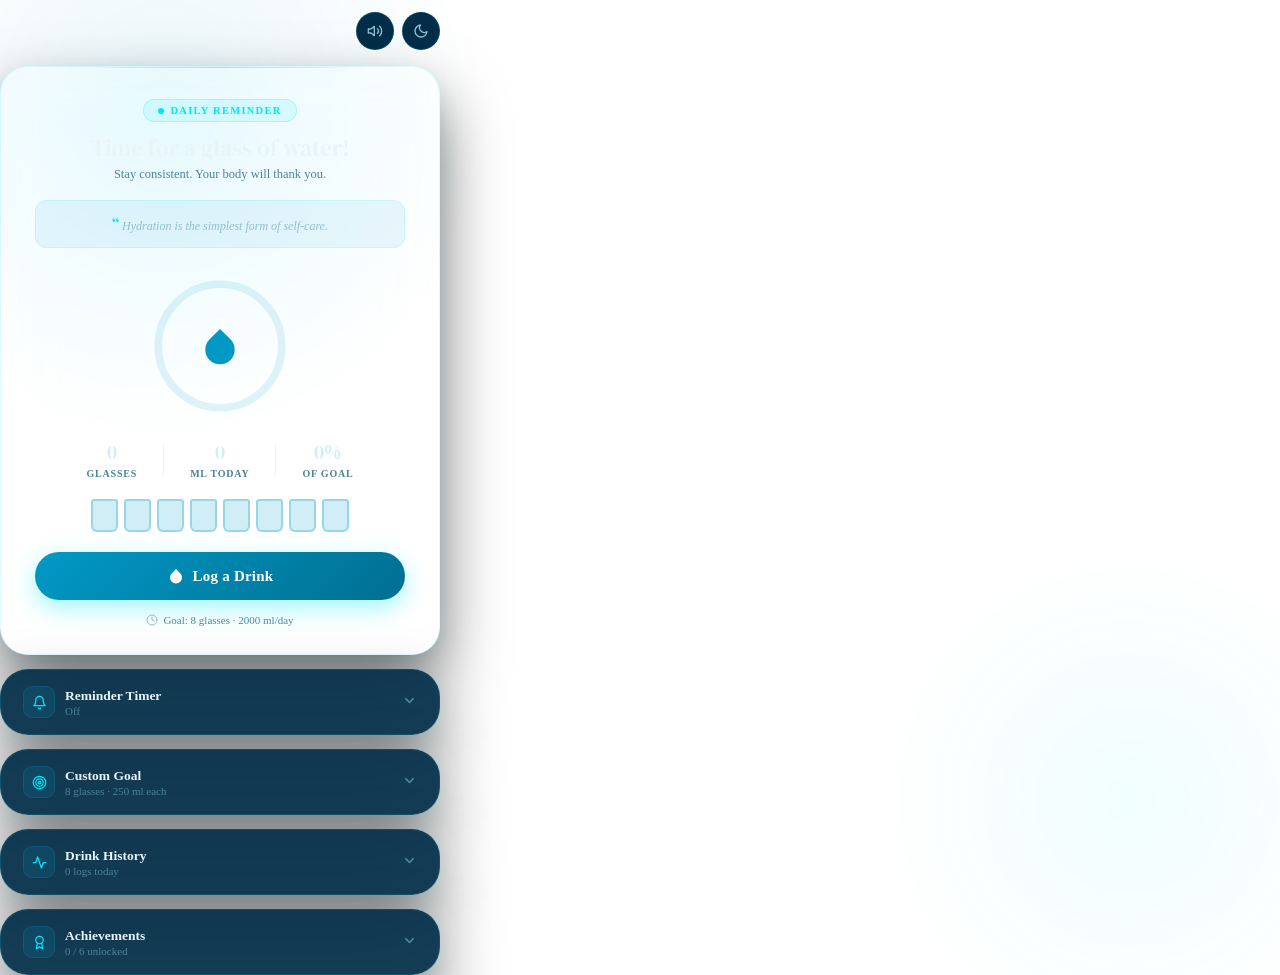
==== commit ac889c23: "landingpage has create v3" ====
--- a/index.html
+++ b/index.html
@@ -35,7 +35,14 @@
 html{scroll-behavior:smooth;}
 button{font-family:inherit;cursor:pointer;border:none;background:none;}
 input,select{font-family:inherit;}
-body {
+<body>
+    <h1>Welcome to the App!</h1>
+    <p>Stay hydrated and track your water intake.</p>
+    
+    <a href="water-reminder.html">Go to Water Reminder</a>
+</body>
+  body {
+  
   font-family:'DM Sans',sans-serif;background-color:var(--bg);
   background-image:radial-gradient(ellipse 80% 60% at 50% -20%,rgba(0,153,198,.18) 0%,transparent 70%),
                    radial-gradient(ellipse 60% 50% at 85% 110%,rgba(0,229,255,.09) 0%,transparent 60%);
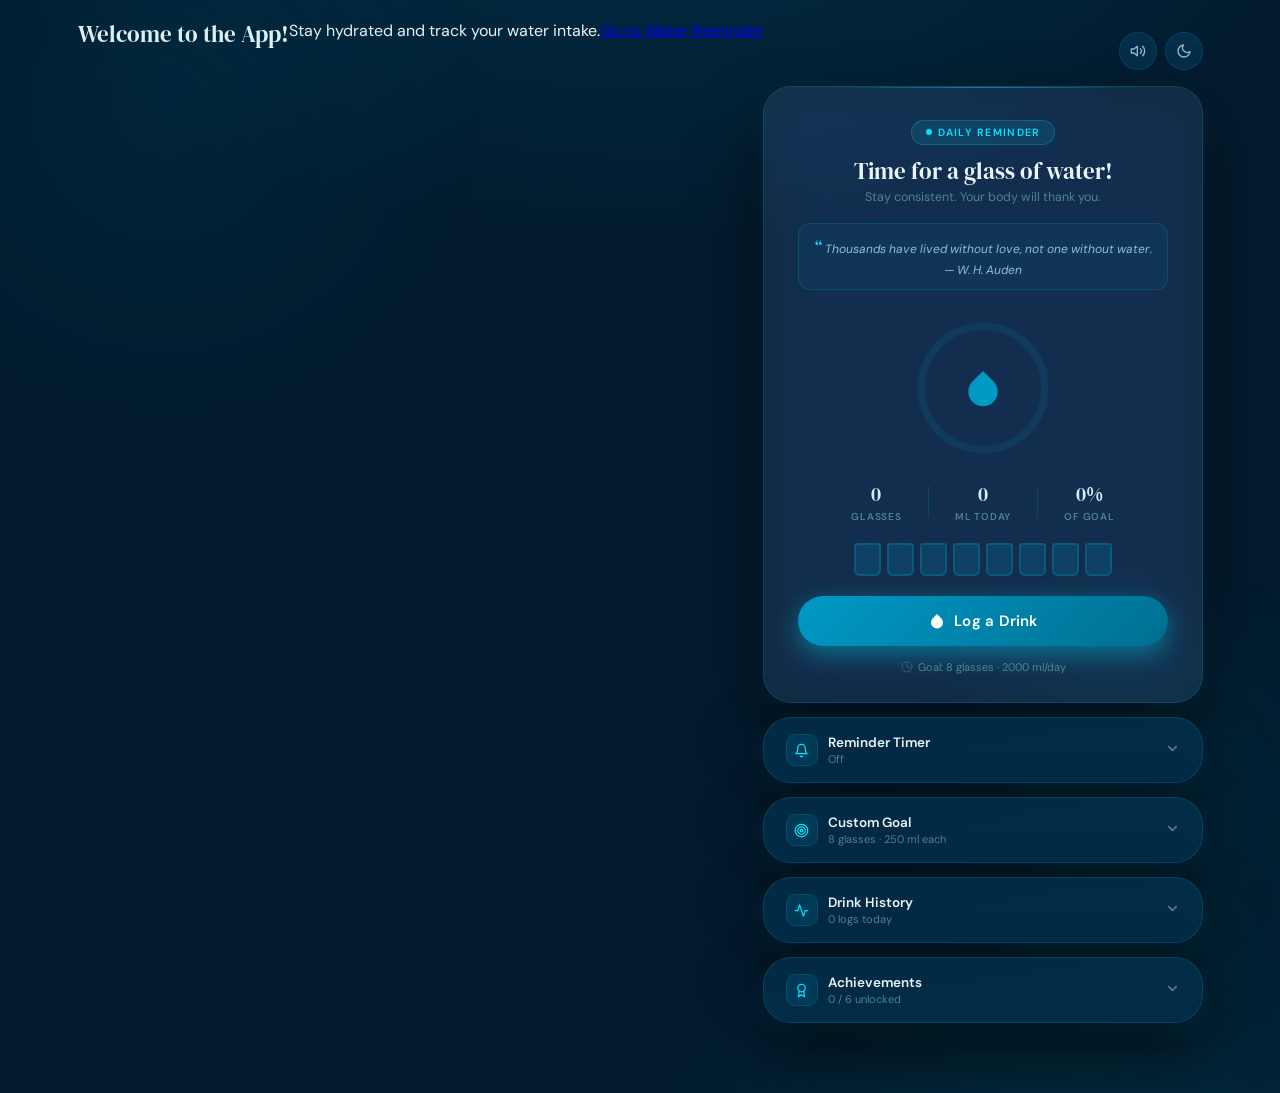
==== commit 8ff0fcd7: "landing page v4" ====
--- a/index.html
+++ b/index.html
@@ -35,12 +35,12 @@
 html{scroll-behavior:smooth;}
 button{font-family:inherit;cursor:pointer;border:none;background:none;}
 input,select{font-family:inherit;}
-<body>
+/* <body>
     <h1>Welcome to the App!</h1>
     <p>Stay hydrated and track your water intake.</p>
     
     <a href="water-reminder.html">Go to Water Reminder</a>
-</body>
+</body> */
   body {
   
   font-family:'DM Sans',sans-serif;background-color:var(--bg);
@@ -197,6 +197,12 @@
 </style>
 </head>
 <body>
+  <body>
+    <h1>Welcome to the App!</h1>
+    <p>Stay hydrated and track your water intake.</p>
+    
+    <a href="water-reminder.html">Go to Water Reminder</a>
+</body>
 <div class="app-wrapper">
 
   <!-- TOP BAR -->
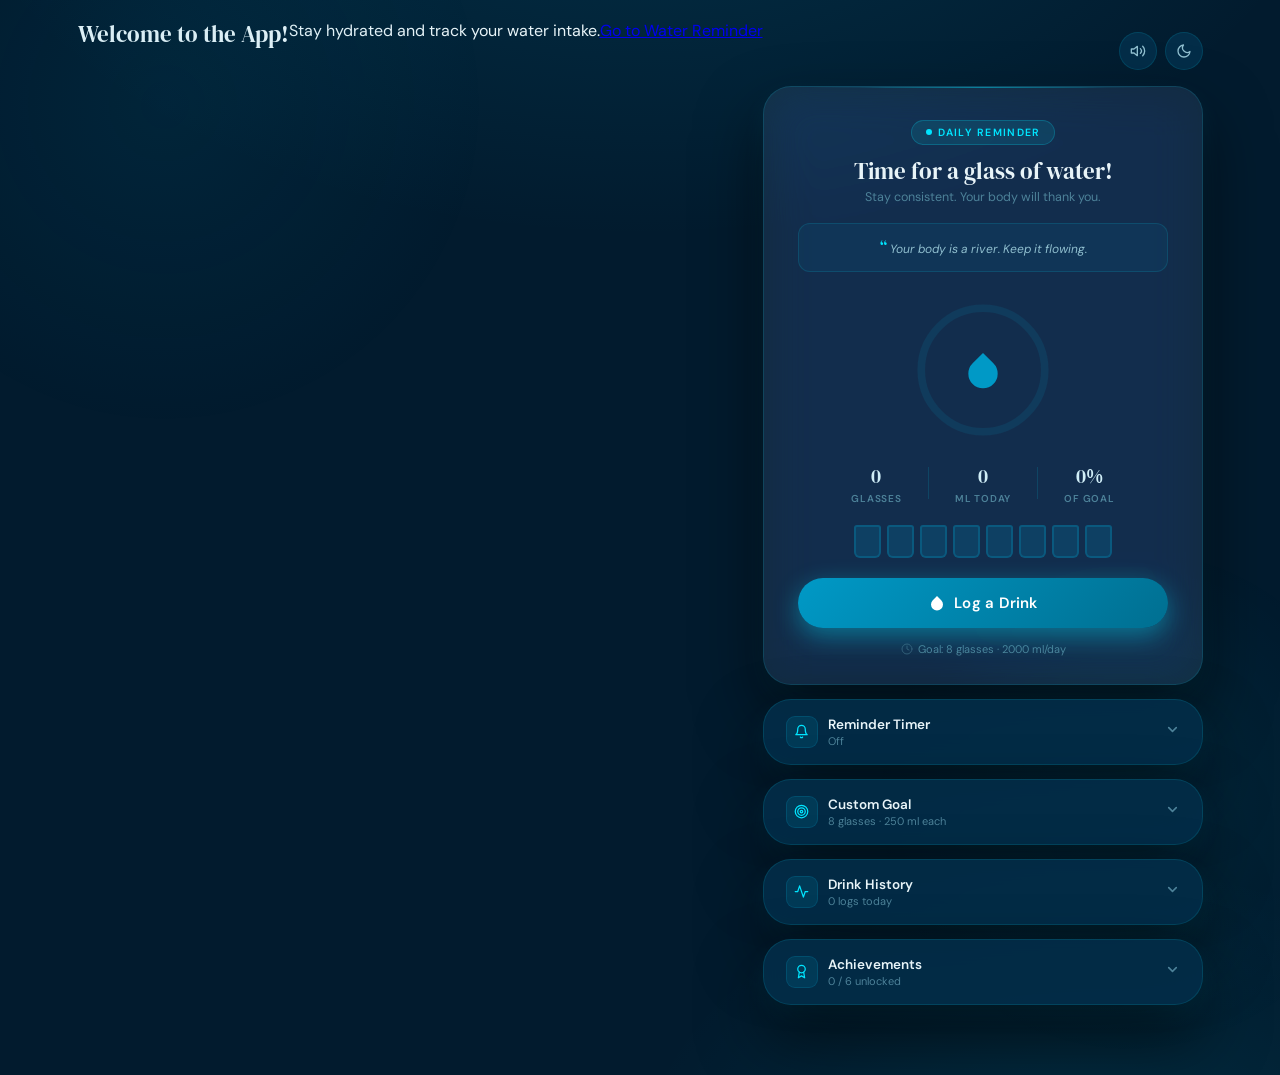
==== commit d67c26e6: "Fix duplicate <body> tag in index.html v5 Removed duplicate <body> tag and adjusted structure." ====
--- a/index.html
+++ b/index.html
@@ -197,12 +197,12 @@
 </style>
 </head>
 <body>
-  <body>
+  
     <h1>Welcome to the App!</h1>
     <p>Stay hydrated and track your water intake.</p>
     
     <a href="water-reminder.html">Go to Water Reminder</a>
-</body>
+
 <div class="app-wrapper">
 
   <!-- TOP BAR -->
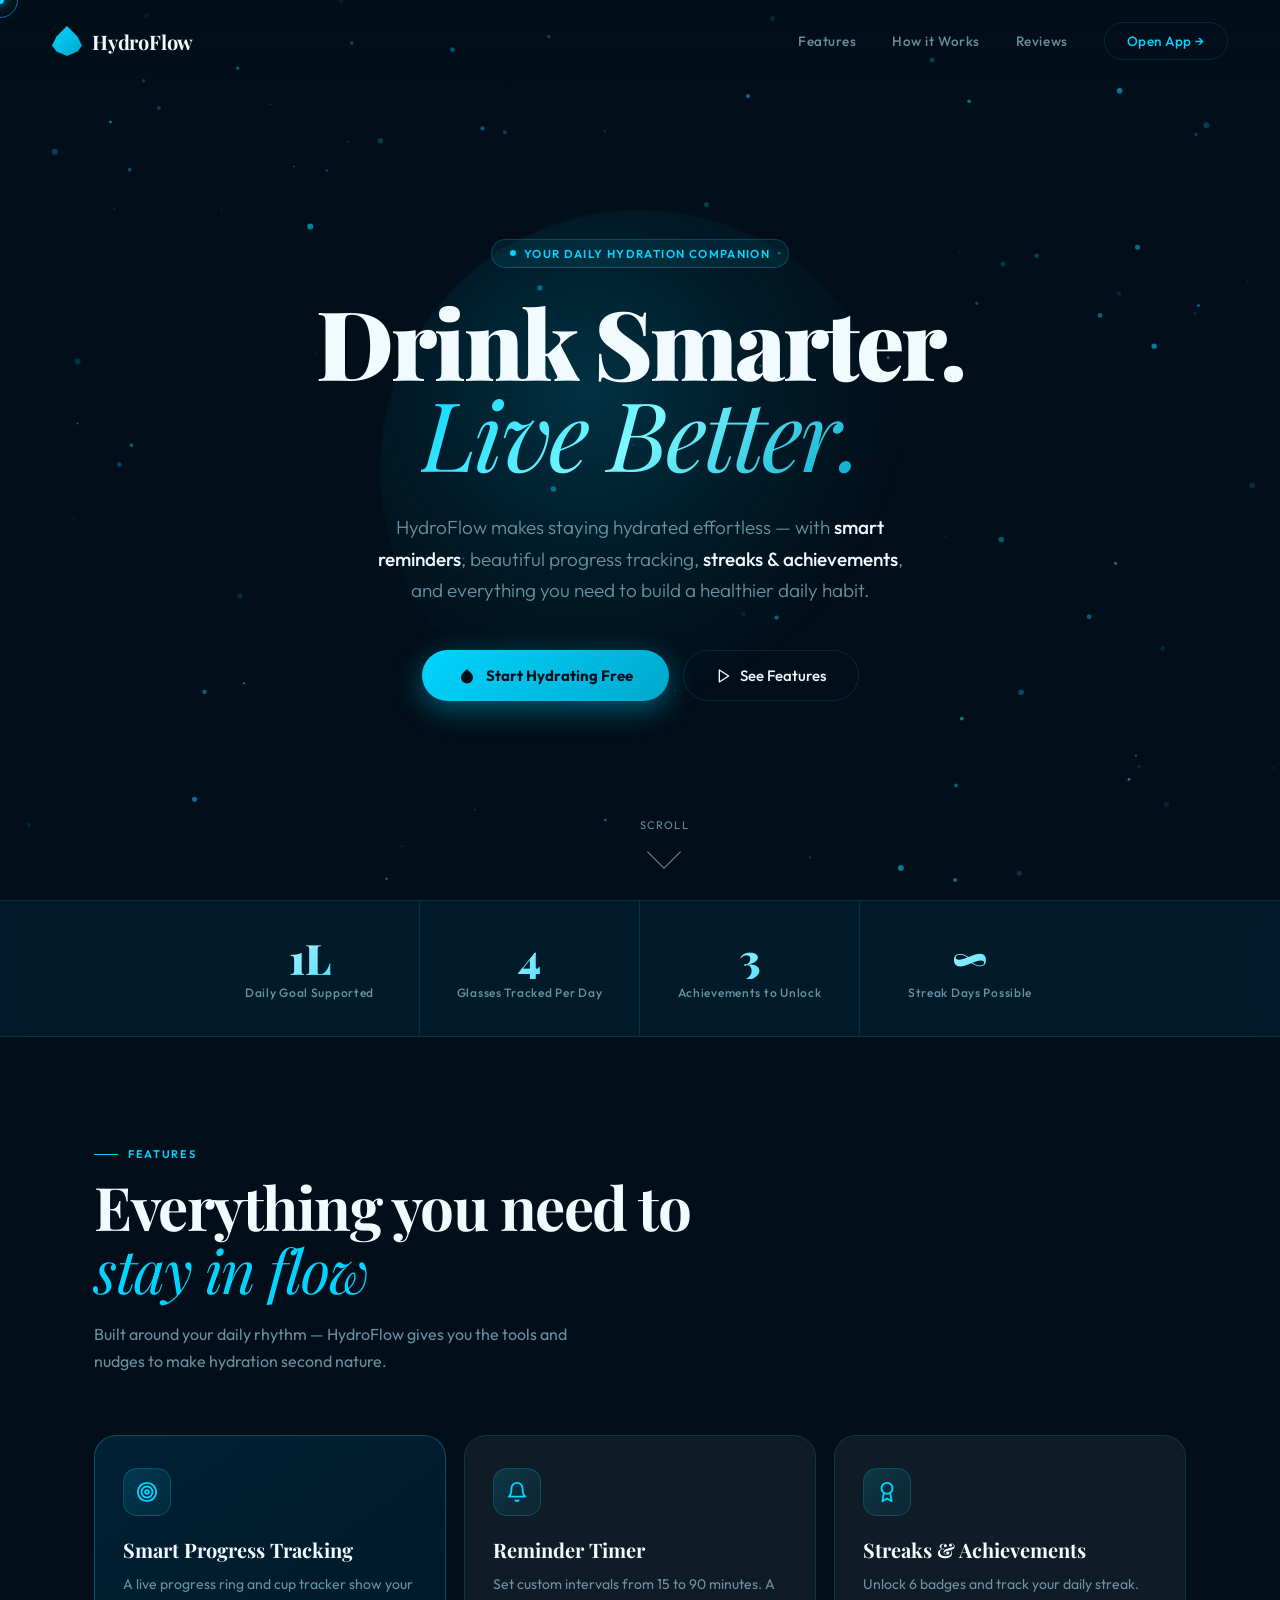
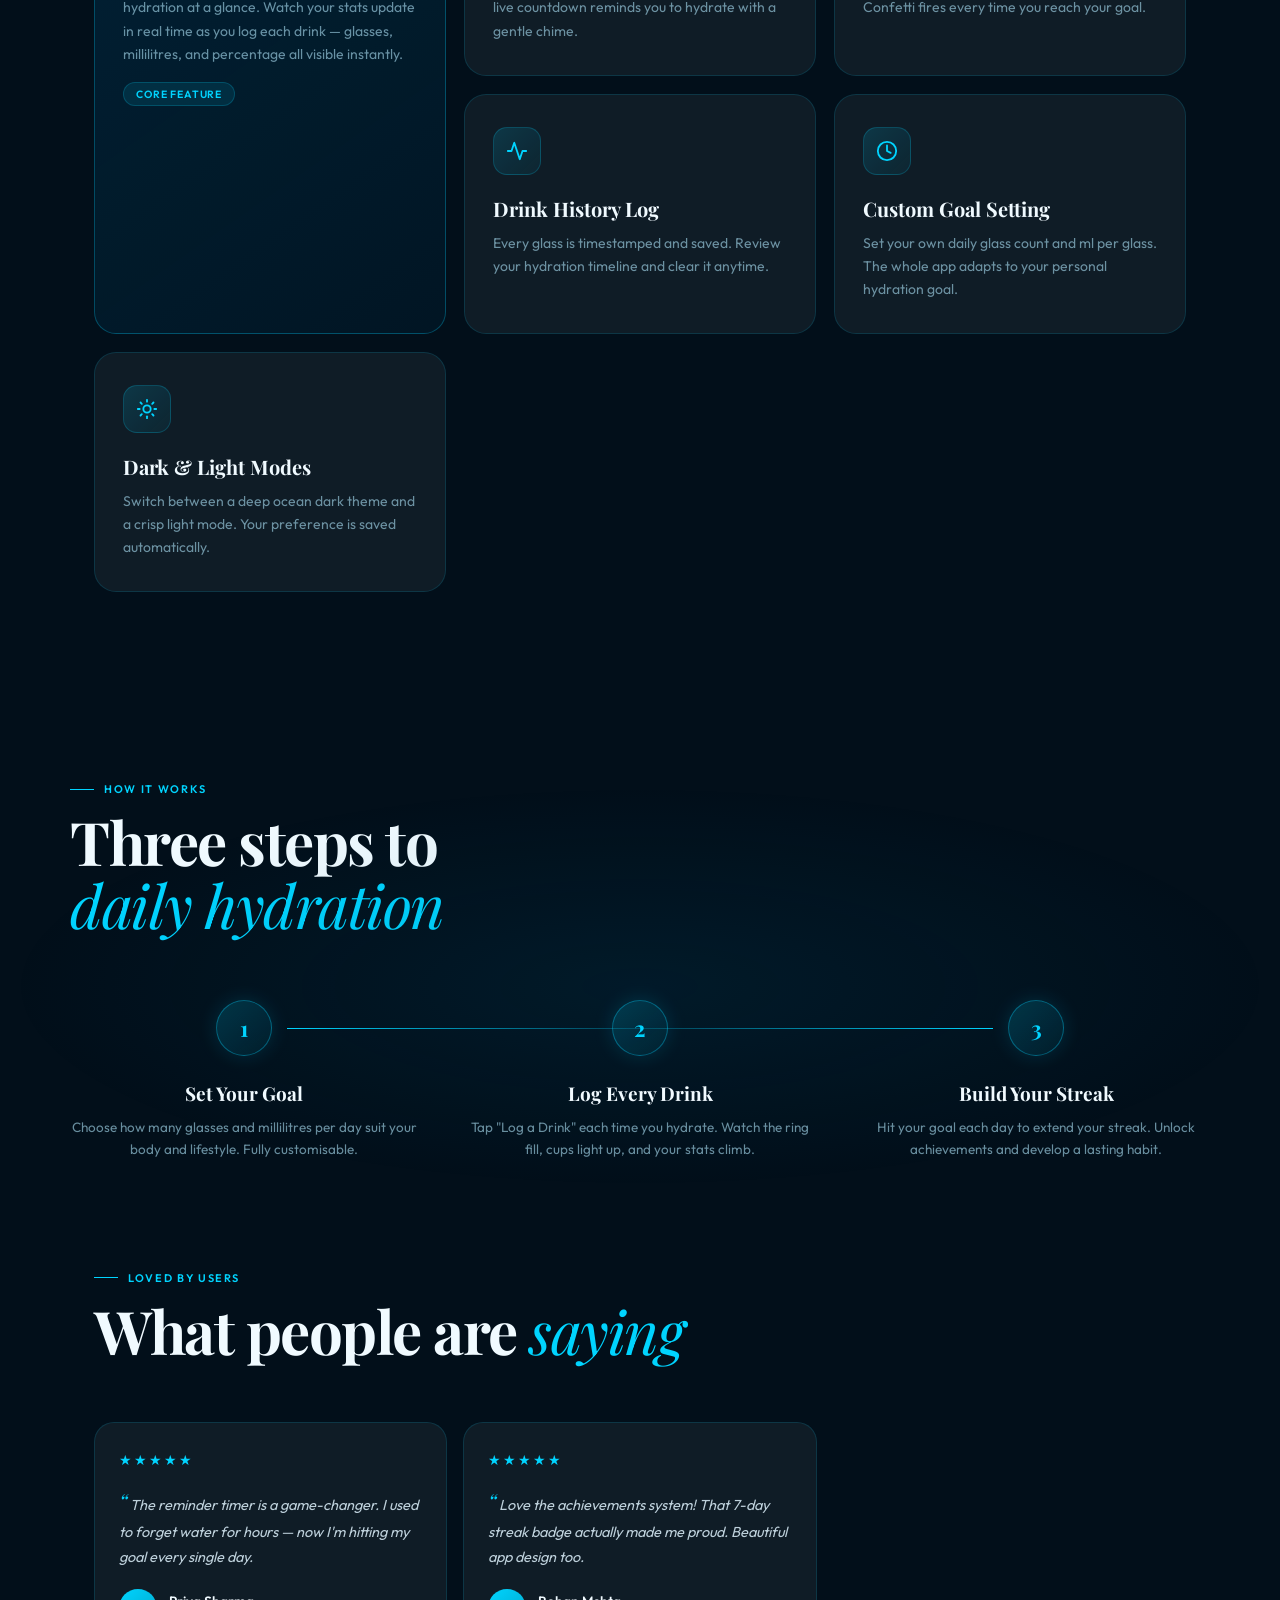
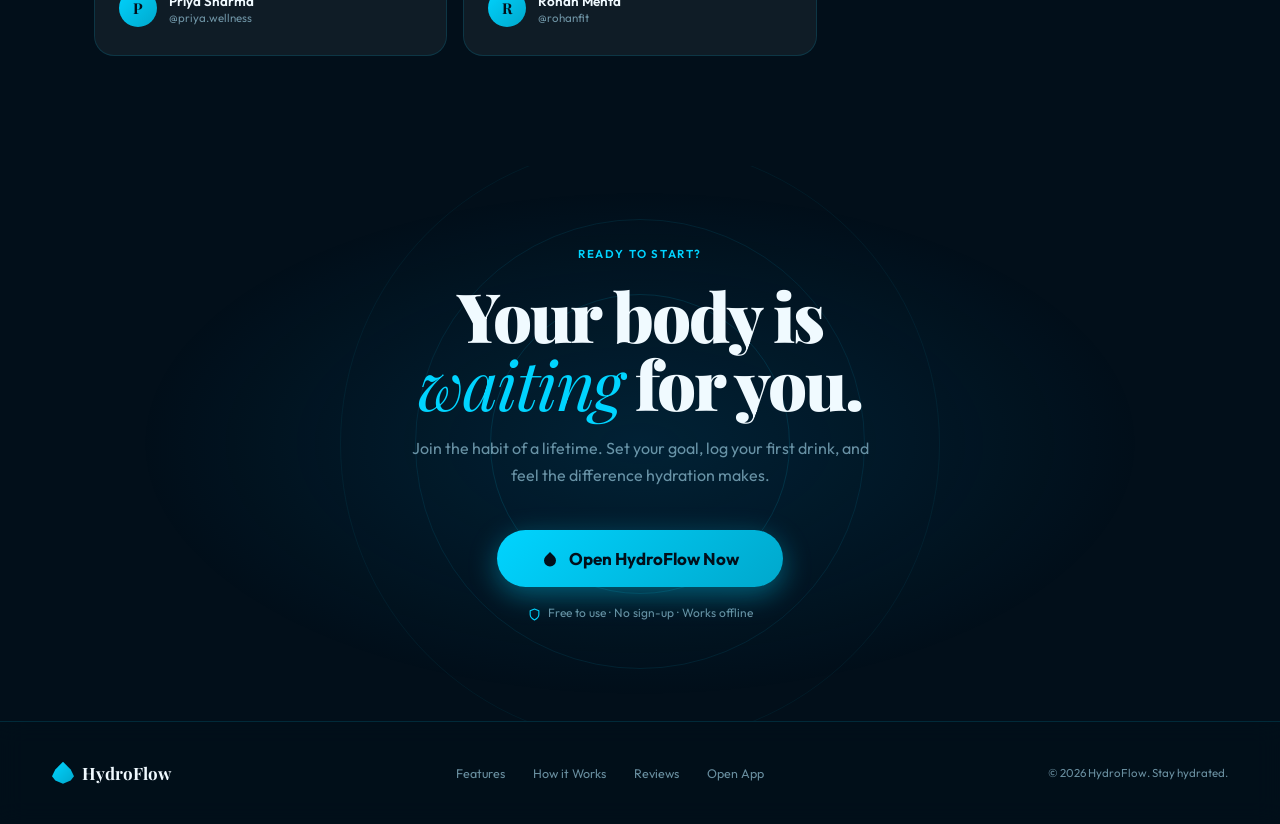
==== commit 0e06318b: "landing page v5" ====
--- a/index.html
+++ b/index.html
@@ -1,664 +1,893 @@
 <!DOCTYPE html>
-<html lang="en" data-theme="dark">
+<html lang="en">
 <head>
 <meta charset="UTF-8">
 <meta name="viewport" content="width=device-width, initial-scale=1.0">
-<title>HydroFlow – Stay Hydrated</title>
-<link href="https://fonts.googleapis.com/css2?family=DM+Serif+Display:ital@0;1&family=DM+Sans:opsz,wght@9..40,300;9..40,400;9..40,500;9..40,600&display=swap" rel="stylesheet">
+<title>HydroFlow – Drink Smarter. Live Better.</title>
+<link href="https://fonts.googleapis.com/css2?family=Playfair+Display:ital,wght@0,400;0,700;0,900;1,400;1,700&family=Outfit:wght@300;400;500;600&display=swap" rel="stylesheet">
 <style>
+/* ═══════════════════════════════════════
+   TOKENS
+═══════════════════════════════════════ */
 :root {
-  --primary:#0099c6;--primary-dark:#006f91;--accent:#00e5ff;
-  --radius-card:28px;--radius-pill:100px;--radius-sm:12px;
-  --transition:.3s cubic-bezier(.4,0,.2,1);--bounce:.5s cubic-bezier(.175,.885,.32,1.4);
-}
-[data-theme="dark"] {
-  --bg:#021b2e;--bg-mid:#032d48;--surface:rgba(255,255,255,0.07);--surface-solid:#05263d;
-  --border:rgba(0,229,255,0.13);--text-h:#e8f4f8;--text-body:#90bfcf;--text-muted:#4d8299;
-  --card-shadow:0 32px 64px rgba(0,0,0,.55),0 8px 24px rgba(0,153,198,.1);
-  --btn-shadow:0 8px 24px rgba(0,229,255,.38);--btn-shadow-h:0 14px 36px rgba(0,229,255,.58);
-  --snack-bg:linear-gradient(135deg,#004d65,#006f91);--panel-bg:rgba(3,45,72,.92);
-  --input-bg:rgba(0,153,198,.08);--ring-track:rgba(0,153,198,.12);--stat-val:#d0eef7;
-  --badge-bg:rgba(0,229,255,.10);--cup-empty:rgba(0,153,198,.18);
-  --cup-border-empty:rgba(0,153,198,.28);--toggle-bg:#032d48;
-}
-[data-theme="light"] {
-  --bg:#dff3fb;--bg-mid:#c2e8f5;--surface:rgba(255,255,255,.84);--surface-solid:#ffffff;
-  --border:rgba(0,153,198,.2);--text-h:#012535;--text-body:#2a6e87;--text-muted:#5996aa;
-  --card-shadow:0 24px 56px rgba(0,100,160,.13),0 4px 16px rgba(0,153,198,.1);
-  --btn-shadow:0 8px 20px rgba(0,153,198,.35);--btn-shadow-h:0 14px 32px rgba(0,153,198,.52);
-  --snack-bg:linear-gradient(135deg,#006f91,#0099c6);--panel-bg:rgba(220,242,252,.97);
-  --input-bg:rgba(0,153,198,.07);--ring-track:rgba(0,153,198,.15);--stat-val:#012535;
-  --badge-bg:rgba(0,153,198,.12);--cup-empty:rgba(0,153,198,.10);
-  --cup-border-empty:rgba(0,153,198,.3);--toggle-bg:#c2e8f5;
-}
-*,*::before,*::after{box-sizing:border-box;margin:0;padding:0;}
-html{scroll-behavior:smooth;}
-button{font-family:inherit;cursor:pointer;border:none;background:none;}
-input,select{font-family:inherit;}
-/* <body>
-    <h1>Welcome to the App!</h1>
-    <p>Stay hydrated and track your water intake.</p>
-    
-    <a href="water-reminder.html">Go to Water Reminder</a>
-</body> */
-  body {
-  
-  font-family:'DM Sans',sans-serif;background-color:var(--bg);
-  background-image:radial-gradient(ellipse 80% 60% at 50% -20%,rgba(0,153,198,.18) 0%,transparent 70%),
-                   radial-gradient(ellipse 60% 50% at 85% 110%,rgba(0,229,255,.09) 0%,transparent 60%);
-  min-height:100vh;display:flex;justify-content:center;align-items:flex-start;
-  color:var(--text-h);padding:20px 16px 70px;transition:background-color .4s,color .3s;
-  position:relative;overflow-x:hidden;
-}
-body::before,body::after{content:'';position:fixed;border-radius:50%;animation:pulse-bg 9s ease-in-out infinite alternate;pointer-events:none;z-index:0;}
-body::before{width:650px;height:650px;top:-220px;left:-160px;background:radial-gradient(circle,rgba(0,153,198,.08) 0%,transparent 70%);}
-body::after{width:520px;height:520px;bottom:-160px;right:-110px;background:radial-gradient(circle,rgba(0,229,255,.06) 0%,transparent 70%);animation-delay:-4.5s;}
-@keyframes pulse-bg{from{transform:scale(1);opacity:.6;}to{transform:scale(1.18);opacity:1;}}
-
-.app-wrapper{position:relative;z-index:1;width:100%;max-width:440px;display:flex;flex-direction:column;gap:14px;padding-top:12px;}
-
-/* TOP BAR */
-.topbar{display:flex;justify-content:flex-end;gap:8px;margin-bottom:2px;}
-.icon-btn{width:38px;height:38px;border-radius:50%;background:var(--toggle-bg);border:1px solid var(--border);display:flex;align-items:center;justify-content:center;transition:var(--transition);color:var(--text-body);}
-.icon-btn:hover{background:var(--surface);transform:scale(1.08);}
-.icon-btn svg{width:16px;height:16px;}
-
-/* MAIN CARD */
-.card{background:var(--surface);backdrop-filter:blur(24px) saturate(180%);-webkit-backdrop-filter:blur(24px) saturate(180%);padding:32px 34px 28px;border-radius:var(--radius-card);border:1px solid var(--border);box-shadow:var(--card-shadow);text-align:center;position:relative;animation:card-enter .65s var(--bounce) both;transition:background .4s,box-shadow .4s,border-color .4s;}
-@keyframes card-enter{from{opacity:0;transform:translateY(36px) scale(.94);}to{opacity:1;transform:none;}}
-.card::before{content:'';position:absolute;top:0;left:10%;right:10%;height:1px;background:linear-gradient(90deg,transparent,rgba(0,229,255,.45),transparent);border-radius:50%;}
-.card-badge{display:inline-flex;align-items:center;gap:6px;background:var(--badge-bg);border:1px solid rgba(0,229,255,.22);color:var(--accent);font-size:10.5px;font-weight:600;letter-spacing:.12em;text-transform:uppercase;padding:5px 14px;border-radius:var(--radius-pill);margin-bottom:12px;}
-.card-badge::before{content:'';width:6px;height:6px;border-radius:50%;background:var(--accent);animation:blink 2s ease-in-out infinite;}
-@keyframes blink{0%,100%{opacity:1;}50%{opacity:.25;}}
-h1{font-family:'DM Serif Display',serif;font-size:23px;font-weight:400;line-height:1.25;color:var(--text-h);margin-bottom:4px;}
-.subtitle{font-size:12.5px;color:var(--text-muted);margin-bottom:18px;}
-
-/* QUOTE */
-.quote-bar{background:var(--input-bg);border:1px solid var(--border);border-radius:var(--radius-sm);padding:10px 14px;margin-bottom:22px;font-size:12px;color:var(--text-body);font-style:italic;line-height:1.55;cursor:pointer;transition:opacity .4s,background .3s;}
-.quote-bar:hover{background:rgba(0,153,198,.12);}
-.quote-bar::before{content:'\201C';color:var(--accent);font-size:17px;font-style:normal;margin-right:3px;font-family:'DM Serif Display',serif;}
-
-/* PROGRESS RING */
-.progress-section{display:flex;flex-direction:column;align-items:center;margin-bottom:20px;}
-.ring-wrapper{position:relative;width:152px;height:152px;margin-bottom:16px;}
-.ring-svg{width:152px;height:152px;transform:rotate(-90deg);}
-.ring-track{fill:none;stroke:var(--ring-track);stroke-width:8;}
-.ring-fill{fill:none;stroke:url(#ringGradient);stroke-width:8;stroke-linecap:round;stroke-dasharray:408;stroke-dashoffset:408;transition:stroke-dashoffset .75s cubic-bezier(.4,0,.2,1);filter:drop-shadow(0 0 6px rgba(0,229,255,.5));}
-.drop-container{position:absolute;inset:0;display:flex;justify-content:center;align-items:center;}
-.water-drop{color:var(--primary);width:44px;height:44px;transition:all var(--bounce);}
-.stats-row{display:flex;justify-content:center;gap:26px;}
-.stat-item{display:flex;flex-direction:column;align-items:center;gap:2px;}
-.stat-value{font-family:'DM Serif Display',serif;font-size:20px;color:var(--stat-val);}
-.stat-label{font-size:10px;font-weight:600;color:var(--text-muted);letter-spacing:.08em;text-transform:uppercase;}
-.stat-divider{width:1px;height:32px;background:var(--border);align-self:center;}
-
-/* CUPS */
-.cup-tracker{display:flex;justify-content:center;gap:6px;margin-bottom:20px;flex-wrap:wrap;}
-.cup{width:27px;height:33px;border:2px solid var(--cup-border-empty);border-radius:3px 3px 6px 6px;background:var(--cup-empty);position:relative;transition:all .35s ease;}
-.cup.filled{border-color:var(--primary);background:linear-gradient(180deg,rgba(0,229,255,.28) 0%,rgba(0,153,198,.52) 100%);box-shadow:0 0 10px rgba(0,229,255,.22);}
-.cup.filled::after{content:'';position:absolute;top:5px;left:4px;right:4px;height:2px;background:rgba(255,255,255,.38);border-radius:2px;}
-
-/* BUTTONS */
-.btn{display:inline-flex;align-items:center;justify-content:center;gap:8px;width:100%;background:linear-gradient(135deg,var(--primary),var(--primary-dark));color:#fff;padding:15px 32px;font-size:15px;font-weight:600;letter-spacing:.015em;border-radius:var(--radius-pill);box-shadow:var(--btn-shadow);transition:all var(--transition);position:relative;overflow:hidden;}
-.btn::after{content:'';position:absolute;top:0;left:-75%;width:50%;height:100%;background:linear-gradient(120deg,transparent,rgba(255,255,255,.18),transparent);transition:left .5s;}
-.btn:hover::after{left:125%;}
-.btn:hover{transform:translateY(-2px);box-shadow:var(--btn-shadow-h);}
-.btn:active{transform:translateY(1px) scale(.98);}
-.btn svg{width:18px;height:18px;flex-shrink:0;}
-.btn .ripple{position:absolute;border-radius:50%;background:rgba(255,255,255,.25);transform:scale(0);animation:ripple-anim .6s linear;pointer-events:none;}
-@keyframes ripple-anim{to{transform:scale(4);opacity:0;}}
-.undo-btn{margin-top:9px;padding:7px 20px;font-size:12.5px;font-weight:500;color:var(--text-muted);border:1px solid var(--border);border-radius:var(--radius-pill);background:transparent;transition:all var(--transition);display:none;align-items:center;gap:5px;}
-.undo-btn:hover{background:var(--input-bg);color:var(--text-body);}
-.undo-btn.visible{display:inline-flex;}
-.undo-btn svg{width:12px;height:12px;}
-.card-footer{margin-top:14px;font-size:11px;color:var(--text-muted);display:flex;align-items:center;justify-content:center;gap:5px;}
-.card-footer svg{width:12px;height:12px;opacity:.55;}
-
-/* PANELS */
-.panel{background:var(--panel-bg);backdrop-filter:blur(20px);-webkit-backdrop-filter:blur(20px);border:1px solid var(--border);border-radius:var(--radius-card);box-shadow:var(--card-shadow);overflow:hidden;transition:background .4s,border-color .4s;}
-.panel-header{display:flex;align-items:center;justify-content:space-between;padding:16px 22px;cursor:pointer;user-select:none;}
-.panel-header-left{display:flex;align-items:center;gap:10px;}
-.panel-icon{width:32px;height:32px;border-radius:9px;background:rgba(0,153,198,.14);border:1px solid rgba(0,153,198,.2);display:flex;align-items:center;justify-content:center;flex-shrink:0;}
-.panel-icon svg{width:15px;height:15px;color:var(--accent);}
-.panel-title{font-size:13.5px;font-weight:600;color:var(--text-h);}
-.panel-subtitle{font-size:11px;color:var(--text-muted);margin-top:1px;}
-.panel-chevron{color:var(--text-muted);transition:transform var(--transition);}
-.panel-chevron svg{width:15px;height:15px;}
-.panel.open .panel-chevron{transform:rotate(180deg);}
-.panel-body{max-height:0;overflow:hidden;transition:max-height .4s cubic-bezier(.4,0,.2,1);}
-.panel.open .panel-body{max-height:700px;}
-.panel-inner{padding:0 22px 20px;}
-
-/* REMINDER */
-.reminder-row{display:flex;align-items:center;justify-content:space-between;margin-bottom:13px;}
-.reminder-label{font-size:13px;color:var(--text-body);}
-.toggle-switch{position:relative;width:44px;height:24px;}
-.toggle-switch input{opacity:0;width:0;height:0;}
-.toggle-slider{position:absolute;inset:0;background:var(--cup-empty);border:1px solid var(--border);border-radius:24px;transition:var(--transition);cursor:pointer;}
-.toggle-slider::before{content:'';position:absolute;left:3px;top:50%;transform:translateY(-50%);width:18px;height:18px;background:#fff;border-radius:50%;transition:var(--transition);box-shadow:0 1px 4px rgba(0,0,0,.2);}
-.toggle-switch input:checked + .toggle-slider{background:var(--primary);border-color:var(--primary);}
-.toggle-switch input:checked + .toggle-slider::before{left:23px;}
-.interval-row{display:flex;align-items:center;gap:10px;margin-bottom:12px;}
-.interval-label{font-size:12.5px;color:var(--text-muted);flex:1;}
-.interval-select{background:var(--input-bg);border:1px solid var(--border);color:var(--text-h);font-size:13px;padding:7px 11px;border-radius:var(--radius-sm);outline:none;cursor:pointer;transition:var(--transition);}
-.interval-select:focus{border-color:var(--primary);}
-.timer-display{background:var(--input-bg);border:1px solid var(--border);border-radius:var(--radius-sm);padding:12px 16px;text-align:center;font-family:'DM Serif Display',serif;font-size:30px;color:var(--accent);letter-spacing:.05em;margin-bottom:10px;}
-.timer-hint{font-size:11px;color:var(--text-muted);text-align:center;}
-
-/* GOAL */
-.goal-grid{display:grid;grid-template-columns:1fr 1fr;gap:10px;margin-bottom:13px;}
-.goal-field label{display:block;font-size:11px;color:var(--text-muted);margin-bottom:5px;font-weight:600;letter-spacing:.06em;text-transform:uppercase;}
-.goal-field input[type=number]{width:100%;background:var(--input-bg);border:1px solid var(--border);color:var(--text-h);font-size:15px;padding:9px 11px;border-radius:var(--radius-sm);outline:none;transition:border-color var(--transition);}
-.goal-field input:focus{border-color:var(--primary);}
-.save-btn{width:100%;padding:11px;font-size:13.5px;font-weight:600;background:linear-gradient(135deg,var(--primary),var(--primary-dark));color:#fff;border-radius:var(--radius-pill);box-shadow:0 4px 14px rgba(0,153,198,.3);transition:all var(--transition);}
-.save-btn:hover{opacity:.9;transform:translateY(-1px);}
-
-/* HISTORY */
-.history-list{display:flex;flex-direction:column;gap:7px;max-height:210px;overflow-y:auto;padding-right:3px;}
-.history-list::-webkit-scrollbar{width:3px;}
-.history-list::-webkit-scrollbar-thumb{background:var(--border);border-radius:4px;}
-.history-item{display:flex;align-items:center;gap:11px;background:var(--input-bg);border:1px solid var(--border);border-radius:10px;padding:9px 13px;}
-.history-dot{width:7px;height:7px;border-radius:50%;background:var(--accent);flex-shrink:0;}
-.history-time{font-size:11.5px;color:var(--text-muted);min-width:50px;}
-.history-ml{font-size:13px;font-weight:600;color:var(--text-h);flex:1;}
-.history-empty{font-size:12.5px;color:var(--text-muted);text-align:center;padding:14px 0;}
-.clear-history{margin-top:9px;font-size:11.5px;color:var(--text-muted);border:1px solid var(--border);border-radius:var(--radius-pill);padding:6px 16px;background:transparent;transition:all var(--transition);}
-.clear-history:hover{background:rgba(255,80,80,.08);border-color:rgba(255,80,80,.3);color:#f08080;}
-
-/* ACHIEVEMENTS */
-.streak-row{display:flex;align-items:center;justify-content:space-between;background:var(--input-bg);border:1px solid var(--border);border-radius:var(--radius-sm);padding:11px 15px;margin-bottom:13px;}
-.streak-left{display:flex;align-items:center;gap:10px;}
-.streak-fire{font-size:20px;}
-.streak-label{font-size:11px;color:var(--text-muted);}
-.streak-count{font-family:'DM Serif Display',serif;font-size:24px;color:var(--accent);}
-.badges-grid{display:grid;grid-template-columns:repeat(3,1fr);gap:9px;}
-.badge-card{background:var(--input-bg);border:1px solid var(--border);border-radius:13px;padding:13px 6px 9px;text-align:center;transition:all var(--transition);position:relative;overflow:hidden;}
-.badge-card.unlocked{border-color:rgba(0,229,255,.35);background:rgba(0,229,255,.06);}
-.badge-card.unlocked::before{content:'';position:absolute;inset:0;background:linear-gradient(135deg,rgba(0,229,255,.07),transparent);pointer-events:none;}
-.badge-emoji{font-size:24px;display:block;margin-bottom:5px;filter:grayscale(1);opacity:.3;transition:filter .4s,opacity .4s;}
-.badge-card.unlocked .badge-emoji{filter:none;opacity:1;}
-.badge-name{font-size:10px;font-weight:600;color:var(--text-muted);letter-spacing:.04em;}
-.badge-card.unlocked .badge-name{color:var(--accent);}
-.badge-desc{font-size:9px;color:var(--text-muted);margin-top:2px;line-height:1.35;}
-
-/* SNACKBAR */
-.snackbar{visibility:hidden;min-width:255px;max-width:92vw;background:var(--snack-bg);border:1px solid rgba(0,229,255,.22);color:#fff;text-align:center;border-radius:var(--radius-sm);padding:12px 20px;position:fixed;z-index:200;bottom:22px;left:50%;transform:translateX(-50%) translateY(20px);font-size:13.5px;font-weight:500;opacity:0;box-shadow:0 8px 28px rgba(0,0,0,.3);transition:opacity .3s,transform .35s cubic-bezier(.34,1.56,.64,1),bottom .3s;}
-.snackbar.show{visibility:visible;opacity:1;transform:translateX(-50%) translateY(0);bottom:34px;}
-
-/* DROP ANIMATION */
-.water-drop.animate{animation:drop-bounce .55s var(--bounce) both;}
-@keyframes drop-bounce{0%{transform:scale(1);}40%{transform:scale(1.38) rotate(-8deg);}70%{transform:scale(.9) rotate(4deg);}100%{transform:scale(1) rotate(0);}}
-
-/* CONFETTI */
-.confetti-particle{position:fixed;width:7px;height:7px;border-radius:2px;pointer-events:none;z-index:300;animation:confetti-fall 1.4s ease-out forwards;}
-@keyframes confetti-fall{0%{transform:translateY(-10px) rotate(0deg);opacity:1;}100%{transform:translateY(100vh) rotate(720deg);opacity:0;}}
-
-@media(max-width:480px){.card{padding:26px 20px 22px;}h1{font-size:20px;}.badges-grid{grid-template-columns:repeat(3,1fr);}}
+  --ink:      #020f1a;
+  --deep:     #021724;
+  --mid:      #042d47;
+  --surface:  rgba(255,255,255,0.055);
+  --border:   rgba(0,210,255,0.14);
+  --cyan:     #00d4ff;
+  --cyan2:    #00a8cc;
+  --glow:     rgba(0,212,255,0.28);
+  --white:    #f0faff;
+  --muted:    rgba(160,210,230,0.65);
+  --serif:    'Playfair Display', Georgia, serif;
+  --sans:     'Outfit', sans-serif;
+}
+
+/* ═══════════════════════════════════════
+   BASE
+═══════════════════════════════════════ */
+*, *::before, *::after { box-sizing:border-box; margin:0; padding:0; }
+html { scroll-behavior:smooth; }
+body {
+  font-family: var(--sans);
+  background: var(--ink);
+  color: var(--white);
+  overflow-x: hidden;
+  cursor: none;
+}
+::selection { background: rgba(0,212,255,0.3); }
+
+/* ═══════════════════════════════════════
+   CUSTOM CURSOR
+═══════════════════════════════════════ */
+.cursor-dot {
+  position: fixed; top:0; left:0;
+  width: 8px; height: 8px;
+  background: var(--cyan);
+  border-radius: 50%;
+  pointer-events: none;
+  z-index: 9999;
+  transform: translate(-50%,-50%);
+  transition: transform 0.08s ease;
+  box-shadow: 0 0 12px var(--cyan), 0 0 24px rgba(0,212,255,0.4);
+}
+.cursor-ring {
+  position: fixed; top:0; left:0;
+  width: 36px; height: 36px;
+  border: 1.5px solid rgba(0,212,255,0.5);
+  border-radius: 50%;
+  pointer-events: none;
+  z-index: 9998;
+  transform: translate(-50%,-50%);
+  transition: transform 0.18s ease, width 0.2s ease, height 0.2s ease, border-color 0.2s;
+}
+body:has(a:hover) .cursor-ring,
+body:has(button:hover) .cursor-ring {
+  width: 52px; height: 52px;
+  border-color: rgba(0,212,255,0.8);
+}
+
+/* ═══════════════════════════════════════
+   CANVAS BACKGROUND
+═══════════════════════════════════════ */
+#bg-canvas {
+  position: fixed; inset:0;
+  z-index: 0;
+  pointer-events: none;
+}
+
+/* ═══════════════════════════════════════
+   NAV
+═══════════════════════════════════════ */
+nav {
+  position: fixed; top:0; left:0; right:0;
+  z-index: 100;
+  display: flex;
+  align-items: center;
+  justify-content: space-between;
+  padding: 22px 52px;
+  background: linear-gradient(180deg, rgba(2,15,26,0.85) 0%, transparent 100%);
+  backdrop-filter: blur(0px);
+  transition: backdrop-filter 0.3s, background 0.3s;
+}
+nav.scrolled {
+  backdrop-filter: blur(20px);
+  background: rgba(2,15,26,0.88);
+  border-bottom: 1px solid var(--border);
+}
+.nav-logo {
+  display: flex; align-items: center; gap:10px;
+  text-decoration: none; color: var(--white);
+}
+.nav-logo-drop {
+  width: 30px; height: 30px;
+  background: linear-gradient(135deg, var(--cyan), var(--cyan2));
+  clip-path: polygon(50% 0%, 85% 35%, 100% 65%, 85% 85%, 50% 100%, 15% 85%, 0% 65%, 15% 35%);
+  animation: logo-pulse 3s ease-in-out infinite;
+  filter: drop-shadow(0 0 8px rgba(0,212,255,0.6));
+}
+@keyframes logo-pulse { 0%,100%{transform:scale(1);} 50%{transform:scale(1.08);} }
+.nav-logo-text {
+  font-family: var(--serif);
+  font-size: 20px;
+  font-weight: 700;
+  letter-spacing: -0.01em;
+}
+.nav-links { display:flex; align-items:center; gap:36px; }
+.nav-links a {
+  font-size: 13.5px; font-weight: 500; letter-spacing:0.04em;
+  color: var(--muted); text-decoration:none;
+  transition: color 0.2s;
+  cursor: none;
+}
+.nav-links a:hover { color: var(--white); }
+.nav-cta {
+  padding: 9px 22px;
+  background: transparent;
+  border: 1px solid var(--border);
+  border-radius: 100px;
+  color: var(--cyan) !important;
+  transition: background 0.25s, border-color 0.25s !important;
+}
+.nav-cta:hover {
+  background: rgba(0,212,255,0.08) !important;
+  border-color: var(--cyan) !important;
+}
+
+/* ═══════════════════════════════════════
+   HERO
+═══════════════════════════════════════ */
+.hero {
+  position: relative; z-index: 1;
+  min-height: 100vh;
+  display: flex;
+  flex-direction: column;
+  align-items: center;
+  justify-content: center;
+  text-align: center;
+  padding: 120px 24px 80px;
+  overflow: hidden;
+}
+
+/* Floating water orb */
+.hero-orb {
+  position: absolute;
+  width: 520px; height: 520px;
+  border-radius: 50%;
+  background: radial-gradient(circle at 40% 35%,
+    rgba(0,212,255,0.18) 0%,
+    rgba(0,153,198,0.08) 40%,
+    transparent 70%);
+  filter: blur(1px);
+  animation: orb-drift 10s ease-in-out infinite alternate;
+  pointer-events: none;
+}
+@keyframes orb-drift {
+  from { transform: translate(-30px, -20px) scale(1); }
+  to   { transform: translate(30px, 20px) scale(1.06); }
+}
+
+.hero-tag {
+  display: inline-flex; align-items: center; gap:8px;
+  background: rgba(0,212,255,0.08);
+  border: 1px solid rgba(0,212,255,0.22);
+  border-radius: 100px;
+  padding: 6px 18px;
+  font-size: 11.5px; font-weight:600; letter-spacing:0.12em;
+  text-transform: uppercase; color: var(--cyan);
+  margin-bottom: 28px;
+  animation: fade-up 0.8s 0.1s both;
+}
+.hero-tag::before {
+  content:''; width:6px; height:6px; border-radius:50%;
+  background: var(--cyan);
+  animation: blink 2s ease-in-out infinite;
+}
+@keyframes blink { 0%,100%{opacity:1;} 50%{opacity:0.2;} }
+
+.hero-h1 {
+  font-family: var(--serif);
+  font-size: clamp(48px, 8vw, 96px);
+  font-weight: 900;
+  line-height: 0.95;
+  letter-spacing: -0.03em;
+  margin-bottom: 12px;
+  animation: fade-up 0.8s 0.2s both;
+}
+.hero-h1 .line-2 {
+  font-style: italic;
+  font-weight: 400;
+  background: linear-gradient(135deg, var(--cyan), #7df9ff, var(--cyan2));
+  -webkit-background-clip: text;
+  -webkit-text-fill-color: transparent;
+  background-clip: text;
+}
+.hero-sub {
+  font-size: clamp(15px,2vw,19px);
+  color: var(--muted);
+  font-weight: 300;
+  max-width: 540px;
+  line-height: 1.65;
+  margin: 22px auto 44px;
+  animation: fade-up 0.8s 0.35s both;
+}
+.hero-sub strong { color: var(--white); font-weight:500; }
+
+.hero-btns {
+  display: flex; gap:14px; justify-content:center; flex-wrap:wrap;
+  animation: fade-up 0.8s 0.5s both;
+}
+.btn-primary {
+  display: inline-flex; align-items:center; gap:10px;
+  padding: 16px 36px;
+  background: linear-gradient(135deg, var(--cyan), var(--cyan2));
+  color: var(--ink);
+  font-family: var(--sans); font-size:15px; font-weight:700;
+  border-radius: 100px; border:none; cursor:none;
+  box-shadow: 0 8px 28px rgba(0,212,255,0.38), 0 0 0 0 rgba(0,212,255,0.3);
+  transition: transform 0.25s, box-shadow 0.25s;
+  text-decoration: none;
+  position: relative; overflow:hidden;
+}
+.btn-primary::after {
+  content:''; position:absolute; inset:0;
+  background: linear-gradient(120deg, transparent, rgba(255,255,255,0.22), transparent);
+  transform: translateX(-100%);
+  transition: transform 0.5s ease;
+}
+.btn-primary:hover::after { transform: translateX(100%); }
+.btn-primary:hover {
+  transform: translateY(-3px);
+  box-shadow: 0 14px 40px rgba(0,212,255,0.52), 0 0 0 6px rgba(0,212,255,0.12);
+}
+.btn-primary svg { width:18px; height:18px; flex-shrink:0; }
+
+.btn-ghost {
+  display: inline-flex; align-items:center; gap:8px;
+  padding: 15px 32px;
+  background: transparent;
+  border: 1px solid var(--border);
+  color: var(--white);
+  font-family: var(--sans); font-size:15px; font-weight:500;
+  border-radius: 100px; cursor:none;
+  transition: all 0.25s;
+  text-decoration: none;
+}
+.btn-ghost:hover { background: var(--surface); border-color: rgba(0,212,255,0.35); }
+.btn-ghost svg { width:16px; height:16px; }
+
+/* Hero scroll indicator */
+.scroll-hint {
+  position: absolute; bottom: 36px; left:50%; transform:translateX(-50%);
+  display:flex; flex-direction:column; align-items:center; gap:8px;
+  color: var(--muted); font-size:11px; letter-spacing:0.1em; text-transform:uppercase;
+  animation: fade-up 1s 1.2s both;
+}
+.scroll-arrow {
+  width:24px; height:24px;
+  border-right: 1.5px solid var(--muted);
+  border-bottom: 1.5px solid var(--muted);
+  transform: rotate(45deg);
+  animation: scroll-bounce 1.6s ease-in-out infinite;
+}
+@keyframes scroll-bounce { 0%,100%{transform:rotate(45deg) translateY(0);} 50%{transform:rotate(45deg) translateY(6px);} }
+
+/* ═══════════════════════════════════════
+   STATS STRIP
+═══════════════════════════════════════ */
+.stats-strip {
+  position: relative; z-index:1;
+  display: flex; justify-content:center;
+  gap: 0;
+  border-top: 1px solid var(--border);
+  border-bottom: 1px solid var(--border);
+  background: rgba(4,45,71,0.4);
+  backdrop-filter: blur(12px);
+  overflow: hidden;
+}
+.stat-block {
+  flex: 1; max-width:220px;
+  padding: 36px 24px;
+  text-align: center;
+  border-right: 1px solid var(--border);
+  position: relative;
+  animation: fade-up 0.7s both;
+}
+.stat-block:last-child { border-right:none; }
+.stat-block::before {
+  content:'';
+  position:absolute; bottom:0; left:20%; right:20%; height:2px;
+  background: linear-gradient(90deg, transparent, var(--cyan), transparent);
+  transform: scaleX(0); transform-origin:center;
+  transition: transform 0.4s ease;
+}
+.stat-block:hover::before { transform:scaleX(1); }
+.stat-num {
+  font-family: var(--serif);
+  font-size: 42px; font-weight:900;
+  background: linear-gradient(135deg, #fff, var(--cyan));
+  -webkit-background-clip:text; -webkit-text-fill-color:transparent; background-clip:text;
+  line-height:1;
+}
+.stat-label { font-size:12px; color:var(--muted); margin-top:6px; font-weight:500; letter-spacing:0.06em; }
+
+/* ═══════════════════════════════════════
+   FEATURES
+═══════════════════════════════════════ */
+.section {
+  position: relative; z-index:1;
+  padding: 110px 24px;
+  max-width: 1140px;
+  margin: 0 auto;
+}
+.section-label {
+  font-size:11px; font-weight:600; letter-spacing:0.15em; text-transform:uppercase;
+  color:var(--cyan); margin-bottom:14px;
+  display:flex; align-items:center; gap:10px;
+}
+.section-label::before { content:''; flex:0 0 24px; height:1px; background:var(--cyan); }
+.section-h2 {
+  font-family: var(--serif);
+  font-size: clamp(34px,5vw,60px);
+  font-weight: 700; line-height:1.05; letter-spacing:-0.025em;
+  margin-bottom: 20px;
+}
+.section-h2 em { font-style:italic; color: var(--cyan); font-weight:400; }
+.section-desc { font-size:16px; color:var(--muted); max-width:500px; line-height:1.7; }
+
+.features-grid {
+  display: grid;
+  grid-template-columns: repeat(3, 1fr);
+  gap: 18px;
+  margin-top: 60px;
+}
+.feat-card {
+  background: var(--surface);
+  border: 1px solid var(--border);
+  border-radius: 22px;
+  padding: 32px 28px;
+  position: relative;
+  overflow: hidden;
+  transition: transform 0.3s ease, border-color 0.3s, box-shadow 0.3s;
+  cursor: default;
+}
+.feat-card::before {
+  content:'';
+  position:absolute; top:0; left:0; right:0; height:1px;
+  background: linear-gradient(90deg, transparent, rgba(0,212,255,0.4), transparent);
+  transform: scaleX(0); transform-origin:center;
+  transition: transform 0.4s;
+}
+.feat-card:hover {
+  transform: translateY(-6px);
+  border-color: rgba(0,212,255,0.3);
+  box-shadow: 0 24px 48px rgba(0,0,0,0.35), 0 0 0 1px rgba(0,212,255,0.08);
+}
+.feat-card:hover::before { transform:scaleX(1); }
+.feat-card.featured {
+  background: linear-gradient(145deg, rgba(0,100,150,0.22), rgba(0,50,80,0.18));
+  border-color: rgba(0,212,255,0.28);
+  grid-row: span 2;
+}
+.feat-icon {
+  width: 48px; height: 48px;
+  border-radius: 14px;
+  background: linear-gradient(135deg, rgba(0,212,255,0.15), rgba(0,212,255,0.05));
+  border: 1px solid rgba(0,212,255,0.2);
+  display: flex; align-items:center; justify-content:center;
+  margin-bottom: 20px;
+  transition: transform 0.3s;
+}
+.feat-card:hover .feat-icon { transform: scale(1.1) rotate(-4deg); }
+.feat-icon svg { width:22px; height:22px; color: var(--cyan); }
+.feat-title { font-family:var(--serif); font-size:20px; font-weight:700; margin-bottom:10px; }
+.feat-desc { font-size:14px; color:var(--muted); line-height:1.65; }
+.feat-tag {
+  display:inline-block; margin-top:16px;
+  background:rgba(0,212,255,0.1); border:1px solid rgba(0,212,255,0.2);
+  color:var(--cyan); font-size:10.5px; font-weight:600; letter-spacing:0.08em;
+  text-transform:uppercase; padding:4px 12px; border-radius:100px;
+}
+
+/* ═══════════════════════════════════════
+   HOW IT WORKS
+═══════════════════════════════════════ */
+.how-section {
+  position: relative; z-index:1;
+  padding: 80px 24px 110px;
+  overflow: hidden;
+}
+.how-section::before {
+  content:'';
+  position:absolute; inset:0;
+  background: radial-gradient(ellipse 70% 50% at 50% 50%, rgba(0,90,130,0.15) 0%, transparent 70%);
+  pointer-events:none;
+}
+.how-inner { max-width:1140px; margin:0 auto; }
+.steps-row {
+  display:grid; grid-template-columns:repeat(3,1fr); gap:48px;
+  margin-top:64px; position:relative;
+}
+.steps-row::before {
+  content:'';
+  position:absolute; top:28px; left:calc(16.6% + 28px); right:calc(16.6% + 28px);
+  height:1px;
+  background: linear-gradient(90deg, var(--cyan), rgba(0,212,255,0.2), var(--cyan));
+  pointer-events:none;
+}
+.step { text-align:center; position:relative; }
+.step-num {
+  width:56px; height:56px; border-radius:50%;
+  background: linear-gradient(135deg, rgba(0,212,255,0.18), rgba(0,212,255,0.06));
+  border: 1px solid rgba(0,212,255,0.35);
+  display:flex; align-items:center; justify-content:center;
+  margin: 0 auto 24px;
+  font-family:var(--serif); font-size:22px; font-weight:700; color:var(--cyan);
+  box-shadow: 0 0 20px rgba(0,212,255,0.15);
+  transition: transform 0.3s, box-shadow 0.3s;
+}
+.step:hover .step-num {
+  transform:scale(1.12);
+  box-shadow:0 0 32px rgba(0,212,255,0.3);
+}
+.step-title { font-family:var(--serif); font-size:19px; font-weight:700; margin-bottom:10px; }
+.step-desc { font-size:13.5px; color:var(--muted); line-height:1.65; }
+
+/* ═══════════════════════════════════════
+   TESTIMONIALS
+═══════════════════════════════════════ */
+.testimonials-section {
+  position:relative; z-index:1;
+  padding: 0 24px 110px;
+  max-width:1140px; margin:0 auto;
+}
+.testi-grid { display:grid; grid-template-columns:repeat(3,1fr); gap:16px; margin-top:60px; }
+.testi-card {
+  background:var(--surface); border:1px solid var(--border);
+  border-radius:20px; padding:28px 24px;
+  transition: transform 0.3s, border-color 0.3s;
+}
+.testi-card:hover { transform:translateY(-4px); border-color:rgba(0,212,255,0.25); }
+.testi-stars { color:var(--cyan); font-size:14px; margin-bottom:14px; letter-spacing:2px; }
+.testi-quote {
+  font-size:14.5px; color:rgba(220,240,250,0.85); line-height:1.7;
+  font-style:italic; margin-bottom:20px;
+}
+.testi-quote::before { content:'\201C'; font-family:var(--serif); font-size:22px; color:var(--cyan); margin-right:2px; }
+.testi-author { display:flex; align-items:center; gap:12px; }
+.testi-avatar {
+  width:38px; height:38px; border-radius:50%;
+  background:linear-gradient(135deg, var(--cyan), var(--cyan2));
+  display:flex; align-items:center; justify-content:center;
+  font-family:var(--serif); font-size:15px; font-weight:700; color:var(--ink);
+  flex-shrink:0;
+}
+.testi-name { font-size:13.5px; font-weight:600; }
+.testi-handle { font-size:11.5px; color:var(--muted); }
+
+/* ═══════════════════════════════════════
+   CTA SECTION
+═══════════════════════════════════════ */
+.cta-section {
+  position:relative; z-index:1;
+  padding: 80px 24px 100px;
+  text-align:center;
+  overflow:hidden;
+}
+.cta-section::before {
+  content:'';
+  position:absolute; inset:0;
+  background: radial-gradient(ellipse 60% 70% at 50% 50%, rgba(0,100,150,0.22) 0%, transparent 65%);
+  pointer-events:none;
+}
+.cta-ring {
+  position:absolute; top:50%; left:50%; transform:translate(-50%,-50%);
+  width:600px; height:600px; border-radius:50%;
+  border:1px solid rgba(0,212,255,0.06);
+  animation: ring-expand 4s ease-in-out infinite;
+}
+.cta-ring:nth-child(2){ width:450px;height:450px; animation-delay:.8s; border-color:rgba(0,212,255,0.09); }
+.cta-ring:nth-child(3){ width:300px;height:300px; animation-delay:1.6s; border-color:rgba(0,212,255,0.12); }
+@keyframes ring-expand { 0%,100%{transform:translate(-50%,-50%) scale(1);opacity:0.6;} 50%{transform:translate(-50%,-50%) scale(1.04);opacity:1;} }
+
+.cta-inner { position:relative; z-index:1; }
+.cta-eyebrow {
+  font-size:11.5px; font-weight:600; letter-spacing:0.14em;
+  text-transform:uppercase; color:var(--cyan); margin-bottom:20px;
+}
+.cta-h2 {
+  font-family:var(--serif);
+  font-size:clamp(36px,6vw,68px);
+  font-weight:900; line-height:1.0; letter-spacing:-0.03em;
+  margin-bottom:18px;
+}
+.cta-h2 em { font-style:italic; font-weight:400; color:var(--cyan); }
+.cta-desc { font-size:16px; color:var(--muted); max-width:460px; margin:0 auto 42px; line-height:1.65; }
+.cta-note { margin-top:18px; font-size:12px; color:var(--muted); }
+.cta-note svg { display:inline; width:13px; height:13px; vertical-align:middle; margin-right:4px; color:var(--cyan); }
+
+/* ═══════════════════════════════════════
+   FOOTER
+═══════════════════════════════════════ */
+footer {
+  position:relative; z-index:1;
+  border-top:1px solid var(--border);
+  padding:40px 52px;
+  display:flex; align-items:center; justify-content:space-between;
+  background:rgba(2,15,26,0.6); backdrop-filter:blur(12px);
+}
+.footer-logo { display:flex; align-items:center; gap:8px; font-family:var(--serif); font-size:17px; font-weight:700; color:var(--white); }
+.footer-links { display:flex; gap:28px; }
+.footer-links a { font-size:12.5px; color:var(--muted); text-decoration:none; transition:color 0.2s; cursor:none; }
+.footer-links a:hover { color:var(--white); }
+.footer-copy { font-size:11.5px; color:var(--muted); }
+
+/* ═══════════════════════════════════════
+   ANIMATIONS
+═══════════════════════════════════════ */
+@keyframes fade-up {
+  from { opacity:0; transform:translateY(28px); }
+  to   { opacity:1; transform:translateY(0); }
+}
+.reveal {
+  opacity:0; transform:translateY(30px);
+  transition:opacity 0.7s ease, transform 0.7s ease;
+}
+.reveal.visible { opacity:1; transform:none; }
+
+/* Water ripple on click */
+.ripple-click {
+  position:fixed; border-radius:50%;
+  background:radial-gradient(circle, rgba(0,212,255,0.25) 0%, transparent 70%);
+  pointer-events:none; z-index:999;
+  animation:ripple-expand 0.7s ease-out forwards;
+}
+@keyframes ripple-expand {
+  from{width:0;height:0;opacity:1;}
+  to{width:120px;height:120px;opacity:0;}
+}
+
+/* ═══════════════════════════════════════
+   RESPONSIVE
+═══════════════════════════════════════ */
+@media(max-width:900px){
+  nav{ padding:18px 24px; }
+  .nav-links{ display:none; }
+  .features-grid{ grid-template-columns:1fr 1fr; }
+  .feat-card.featured{ grid-row:span 1; }
+  .steps-row{ grid-template-columns:1fr; gap:28px; }
+  .steps-row::before{ display:none; }
+  .testi-grid{ grid-template-columns:1fr; }
+  .stats-strip{ flex-wrap:wrap; }
+  .stat-block{ max-width:none; flex:1 1 40%; border:none; border-bottom:1px solid var(--border); }
+  footer{ flex-direction:column; gap:20px; text-align:center; padding:32px 24px; }
+  .footer-links{ flex-wrap:wrap; justify-content:center; }
+}
+@media(max-width:600px){
+  .features-grid{ grid-template-columns:1fr; }
+  .hero-btns{ flex-direction:column; align-items:center; }
+}
 </style>
 </head>
 <body>
-  
-    <h1>Welcome to the App!</h1>
-    <p>Stay hydrated and track your water intake.</p>
+
+<div class="cursor-dot" id="cursor-dot"></div>
+<div class="cursor-ring" id="cursor-ring"></div>
+
+<canvas id="bg-canvas"></canvas>
+
+<nav id="navbar">
+  <a href="#" class="nav-logo">
+    <div class="nav-logo-drop"></div>
+    <span class="nav-logo-text">HydroFlow</span>
+  </a>
+  <div class="nav-links">
+    <a href="#features">Features</a>
+    <a href="#how">How it Works</a>
+    <a href="#testimonials">Reviews</a>
     
-    <a href="water-reminder.html">Go to Water Reminder</a>
-
-<div class="app-wrapper">
-
-  <!-- TOP BAR -->
-  <div class="topbar">
-    <button class="icon-btn" id="sound-btn" title="Toggle sound" aria-label="Toggle sound">
-      <svg id="sound-icon" viewBox="0 0 24 24" fill="none" stroke="currentColor" stroke-width="2" stroke-linecap="round" stroke-linejoin="round">
-        <polygon points="11 5 6 9 2 9 2 15 6 15 11 19 11 5"/><path d="M19.07 4.93a10 10 0 0 1 0 14.14"/><path d="M15.54 8.46a5 5 0 0 1 0 7.07"/>
-      </svg>
-    </button>
-    <button class="icon-btn" id="theme-btn" title="Toggle theme" aria-label="Toggle theme">
-      <svg id="theme-icon" viewBox="0 0 24 24" fill="none" stroke="currentColor" stroke-width="2" stroke-linecap="round" stroke-linejoin="round">
-        <path d="M21 12.79A9 9 0 1 1 11.21 3 7 7 0 0 0 21 12.79z"/>
-      </svg>
-    </button>
-  </div>
-
-  <!-- MAIN CARD -->
-  <div class="card">
-    <span class="card-badge">Daily Reminder</span>
-    <h1>Time for a glass of water!</h1>
-    <p class="subtitle">Stay consistent. Your body will thank you.</p>
-
-    <div class="quote-bar" id="quote-bar" title="Click for new quote"></div>
-
-    <div class="progress-section">
-      <div class="ring-wrapper">
-        <svg class="ring-svg" viewBox="0 0 160 160" aria-hidden="true">
-          <defs>
-            <linearGradient id="ringGradient" x1="0%" y1="0%" x2="100%" y2="0%">
-              <stop offset="0%" stop-color="#00e5ff"/><stop offset="100%" stop-color="#0099c6"/>
-            </linearGradient>
-          </defs>
-          <circle class="ring-track" cx="80" cy="80" r="65"/>
-          <circle class="ring-fill" cx="80" cy="80" r="65" id="progress-ring"/>
-        </svg>
-        <div class="drop-container">
-          <svg id="water-drop" class="water-drop" viewBox="0 0 24 24" fill="currentColor">
-            <path d="M12 2.69l5.66 5.66a8 8 0 1 1-11.31 0z"/>
-          </svg>
-        </div>
-      </div>
-      <div class="stats-row">
-        <div class="stat-item"><span class="stat-value" id="drinks-count">0</span><span class="stat-label">Glasses</span></div>
-        <div class="stat-divider"></div>
-        <div class="stat-item"><span class="stat-value" id="ml-count">0</span><span class="stat-label">ml Today</span></div>
-        <div class="stat-divider"></div>
-        <div class="stat-item"><span class="stat-value" id="pct-count">0%</span><span class="stat-label">of Goal</span></div>
-      </div>
-    </div>
-
-    <div class="cup-tracker" id="cup-tracker"></div>
-
-    <button id="log-btn" class="btn">
+    <a href="water-reminder.html" class="nav-cta">Open App →</a>
+  </div>
+</nav>
+
+<section class="hero">
+  <div class="hero-orb"></div>
+  <div class="hero-tag">Your Daily Hydration Companion</div>
+  <h1 class="hero-h1">
+    Drink Smarter.<br>
+    <span class="line-2">Live Better.</span>
+  </h1>
+  <p class="hero-sub">
+    HydroFlow makes staying hydrated effortless — with <strong>smart reminders</strong>, beautiful progress tracking, <strong>streaks & achievements</strong>, and everything you need to build a healthier daily habit.
+  </p>
+  <div class="hero-btns">
+    
+    <a href="water-reminder.html" class="btn-primary">
       <svg viewBox="0 0 24 24" fill="currentColor"><path d="M12 2.69l5.66 5.66a8 8 0 1 1-11.31 0z"/></svg>
-      <span id="btn-label">Log a Drink</span>
-    </button>
-
-    <button id="undo-btn" class="undo-btn">
-      <svg viewBox="0 0 24 24" fill="none" stroke="currentColor" stroke-width="2" stroke-linecap="round" stroke-linejoin="round"><polyline points="1 4 1 10 7 10"/><path d="M3.51 15a9 9 0 1 0 .49-3.5"/></svg>
-      Undo last
-    </button>
-
-    <p class="card-footer">
-      <svg viewBox="0 0 24 24" fill="none" stroke="currentColor" stroke-width="2" stroke-linecap="round" stroke-linejoin="round"><circle cx="12" cy="12" r="10"/><polyline points="12 6 12 12 16 14"/></svg>
-      <span id="footer-goal">Goal: 8 glasses · 2,000 ml/day</span>
-    </p>
-  </div>
-
-  <!-- REMINDER PANEL -->
-  <div class="panel" id="reminder-panel">
-    <div class="panel-header" id="reminder-header">
-      <div class="panel-header-left">
-        <div class="panel-icon"><svg viewBox="0 0 24 24" fill="none" stroke="currentColor" stroke-width="2" stroke-linecap="round" stroke-linejoin="round"><path d="M18 8A6 6 0 0 0 6 8c0 7-3 9-3 9h18s-3-2-3-9"/><path d="M13.73 21a2 2 0 0 1-3.46 0"/></svg></div>
-        <div><div class="panel-title">Reminder Timer</div><div class="panel-subtitle" id="reminder-sub">Off</div></div>
-      </div>
-      <div class="panel-chevron"><svg viewBox="0 0 24 24" fill="none" stroke="currentColor" stroke-width="2.5" stroke-linecap="round" stroke-linejoin="round"><polyline points="6 9 12 15 18 9"/></svg></div>
-    </div>
-    <div class="panel-body"><div class="panel-inner">
-      <div class="reminder-row">
-        <span class="reminder-label">Enable reminder</span>
-        <label class="toggle-switch"><input type="checkbox" id="reminder-toggle"><span class="toggle-slider"></span></label>
-      </div>
-      <div class="interval-row">
-        <span class="interval-label">Remind every</span>
-        <select class="interval-select" id="interval-select">
-          <option value="15">15 min</option><option value="20">20 min</option>
-          <option value="30" selected>30 min</option><option value="45">45 min</option>
-          <option value="60">60 min</option><option value="90">90 min</option>
-        </select>
-      </div>
-      <div class="timer-display" id="timer-display">--:--</div>
-      <p class="timer-hint" id="timer-hint">Enable reminders to start the countdown</p>
-    </div></div>
-  </div>
-
-  <!-- GOAL PANEL -->
-  <div class="panel" id="goal-panel">
-    <div class="panel-header" id="goal-header">
-      <div class="panel-header-left">
-        <div class="panel-icon"><svg viewBox="0 0 24 24" fill="none" stroke="currentColor" stroke-width="2" stroke-linecap="round" stroke-linejoin="round"><circle cx="12" cy="12" r="10"/><circle cx="12" cy="12" r="6"/><circle cx="12" cy="12" r="2"/></svg></div>
-        <div><div class="panel-title">Custom Goal</div><div class="panel-subtitle" id="goal-sub">8 glasses · 250 ml each</div></div>
-      </div>
-      <div class="panel-chevron"><svg viewBox="0 0 24 24" fill="none" stroke="currentColor" stroke-width="2.5" stroke-linecap="round" stroke-linejoin="round"><polyline points="6 9 12 15 18 9"/></svg></div>
-    </div>
-    <div class="panel-body"><div class="panel-inner">
-      <div class="goal-grid">
-        <div class="goal-field"><label>Daily glasses</label><input type="number" id="goal-glasses" value="8" min="1" max="20"></div>
-        <div class="goal-field"><label>ml per glass</label><input type="number" id="goal-ml" value="250" min="50" max="1000" step="25"></div>
-      </div>
-      <button class="save-btn" id="save-goal">Save Goal</button>
-    </div></div>
-  </div>
-
-  <!-- HISTORY PANEL -->
-  <div class="panel" id="history-panel">
-    <div class="panel-header" id="history-header">
-      <div class="panel-header-left">
-        <div class="panel-icon"><svg viewBox="0 0 24 24" fill="none" stroke="currentColor" stroke-width="2" stroke-linecap="round" stroke-linejoin="round"><polyline points="22 12 18 12 15 21 9 3 6 12 2 12"/></svg></div>
-        <div><div class="panel-title">Drink History</div><div class="panel-subtitle" id="history-sub">0 logs today</div></div>
-      </div>
-      <div class="panel-chevron"><svg viewBox="0 0 24 24" fill="none" stroke="currentColor" stroke-width="2.5" stroke-linecap="round" stroke-linejoin="round"><polyline points="6 9 12 15 18 9"/></svg></div>
-    </div>
-    <div class="panel-body"><div class="panel-inner">
-      <div class="history-list" id="history-list"></div>
-      <button class="clear-history" id="clear-history">Clear today's history</button>
-    </div></div>
-  </div>
-
-  <!-- ACHIEVEMENTS PANEL -->
-  <div class="panel" id="achievements-panel">
-    <div class="panel-header" id="achievements-header">
-      <div class="panel-header-left">
-        <div class="panel-icon"><svg viewBox="0 0 24 24" fill="none" stroke="currentColor" stroke-width="2" stroke-linecap="round" stroke-linejoin="round"><circle cx="12" cy="8" r="6"/><path d="M15.477 12.89L17 22l-5-3-5 3 1.523-9.11"/></svg></div>
-        <div><div class="panel-title">Achievements</div><div class="panel-subtitle" id="ach-sub">0 unlocked</div></div>
-      </div>
-      <div class="panel-chevron"><svg viewBox="0 0 24 24" fill="none" stroke="currentColor" stroke-width="2.5" stroke-linecap="round" stroke-linejoin="round"><polyline points="6 9 12 15 18 9"/></svg></div>
-    </div>
-    <div class="panel-body"><div class="panel-inner">
-      <div class="streak-row">
-        <div class="streak-left">
-          <span class="streak-fire">🔥</span>
-          <div><div style="font-size:13px;font-weight:600;color:var(--text-h)">Current Streak</div><div class="streak-label">Days you hit your goal</div></div>
-        </div>
-        <span class="streak-count" id="streak-count">0</span>
-      </div>
-      <div class="badges-grid" id="badges-grid"></div>
-    </div></div>
-  </div>
-
+      Start Hydrating Free
+    </a>
+
+    <a href="#features" class="btn-ghost">
+      <svg viewBox="0 0 24 24" fill="none" stroke="currentColor" stroke-width="2" stroke-linecap="round" stroke-linejoin="round"><polygon points="5 3 19 12 5 21 5 3"/></svg>
+      See Features
+    </a>
+  </div>
+  <div class="scroll-hint">
+    <span>Scroll</span>
+    <div class="scroll-arrow"></div>
+  </div>
+</section>
+
+<div class="stats-strip">
+  <div class="stat-block reveal" style="animation-delay:.1s">
+    <div class="stat-num">2L</div>
+    <div class="stat-label">Daily Goal Supported</div>
+  </div>
+  <div class="stat-block reveal" style="animation-delay:.2s">
+    <div class="stat-num">8</div>
+    <div class="stat-label">Glasses Tracked Per Day</div>
+  </div>
+  <div class="stat-block reveal" style="animation-delay:.3s">
+    <div class="stat-num">6</div>
+    <div class="stat-label">Achievements to Unlock</div>
+  </div>
+  <div class="stat-block reveal" style="animation-delay:.4s">
+    <div class="stat-num">∞</div>
+    <div class="stat-label">Streak Days Possible</div>
+  </div>
 </div>
 
-<div id="snackbar" class="snackbar" role="status" aria-live="polite"></div>
+<section class="section" id="features">
+  <div class="section-label">Features</div>
+  <h2 class="section-h2">Everything you need to<br><em>stay in flow</em></h2>
+  <p class="section-desc">Built around your daily rhythm — HydroFlow gives you the tools and nudges to make hydration second nature.</p>
+
+  <div class="features-grid">
+
+    <div class="feat-card featured reveal">
+      <div class="feat-icon">
+        <svg viewBox="0 0 24 24" fill="none" stroke="currentColor" stroke-width="2" stroke-linecap="round" stroke-linejoin="round"><circle cx="12" cy="12" r="10"/><circle cx="12" cy="12" r="6"/><circle cx="12" cy="12" r="2"/></svg>
+      </div>
+      <div class="feat-title">Smart Progress Tracking</div>
+      <div class="feat-desc">A live progress ring and cup tracker show your hydration at a glance. Watch your stats update in real time as you log each drink — glasses, millilitres, and percentage all visible instantly.</div>
+      <div class="feat-tag">Core Feature</div>
+    </div>
+
+    <div class="feat-card reveal" style="animation-delay:.1s">
+      <div class="feat-icon">
+        <svg viewBox="0 0 24 24" fill="none" stroke="currentColor" stroke-width="2" stroke-linecap="round" stroke-linejoin="round"><path d="M18 8A6 6 0 0 0 6 8c0 7-3 9-3 9h18s-3-2-3-9"/><path d="M13.73 21a2 2 0 0 1-3.46 0"/></svg>
+      </div>
+      <div class="feat-title">Reminder Timer</div>
+      <div class="feat-desc">Set custom intervals from 15 to 90 minutes. A live countdown reminds you to hydrate with a gentle chime.</div>
+    </div>
+
+    <div class="feat-card reveal" style="animation-delay:.15s">
+      <div class="feat-icon">
+        <svg viewBox="0 0 24 24" fill="none" stroke="currentColor" stroke-width="2" stroke-linecap="round" stroke-linejoin="round"><circle cx="12" cy="8" r="6"/><path d="M15.477 12.89L17 22l-5-3-5 3 1.523-9.11"/></svg>
+      </div>
+      <div class="feat-title">Streaks & Achievements</div>
+      <div class="feat-desc">Unlock 6 badges and track your daily streak. Confetti fires every time you reach your goal.</div>
+    </div>
+
+    <div class="feat-card reveal" style="animation-delay:.2s">
+      <div class="feat-icon">
+        <svg viewBox="0 0 24 24" fill="none" stroke="currentColor" stroke-width="2" stroke-linecap="round" stroke-linejoin="round"><polyline points="22 12 18 12 15 21 9 3 6 12 2 12"/></svg>
+      </div>
+      <div class="feat-title">Drink History Log</div>
+      <div class="feat-desc">Every glass is timestamped and saved. Review your hydration timeline and clear it anytime.</div>
+    </div>
+
+    <div class="feat-card reveal" style="animation-delay:.25s">
+      <div class="feat-icon">
+        <svg viewBox="0 0 24 24" fill="none" stroke="currentColor" stroke-width="2" stroke-linecap="round" stroke-linejoin="round"><circle cx="12" cy="12" r="10"/><polyline points="12 6 12 12 16 14"/></svg>
+      </div>
+      <div class="feat-title">Custom Goal Setting</div>
+      <div class="feat-desc">Set your own daily glass count and ml per glass. The whole app adapts to your personal hydration goal.</div>
+    </div>
+
+    <div class="feat-card reveal" style="animation-delay:.3s">
+      <div class="feat-icon">
+        <svg viewBox="0 0 24 24" fill="none" stroke="currentColor" stroke-width="2" stroke-linecap="round" stroke-linejoin="round"><circle cx="12" cy="12" r="4"/><path d="M12 2v2"/><path d="M12 20v2"/><path d="m4.93 4.93 1.41 1.41"/><path d="m17.66 17.66 1.41 1.41"/><path d="M2 12h2"/><path d="M20 12h2"/><path d="m6.34 17.66-1.41 1.41"/><path d="m19.07 4.93-1.41 1.41"/></svg>
+      </div>
+      <div class="feat-title">Dark & Light Modes</div>
+      <div class="feat-desc">Switch between a deep ocean dark theme and a crisp light mode. Your preference is saved automatically.</div>
+    </div>
+
+  </div>
+</section>
+
+<div class="how-section" id="how">
+  <div class="how-inner">
+    <div class="section-label reveal">How It Works</div>
+    <h2 class="section-h2 reveal">Three steps to<br><em>daily hydration</em></h2>
+    <div class="steps-row">
+      <div class="step reveal">
+        <div class="step-num">1</div>
+        <div class="step-title">Set Your Goal</div>
+        <div class="step-desc">Choose how many glasses and millilitres per day suit your body and lifestyle. Fully customisable.</div>
+      </div>
+      <div class="step reveal" style="animation-delay:.15s">
+        <div class="step-num">2</div>
+        <div class="step-title">Log Every Drink</div>
+        <div class="step-desc">Tap "Log a Drink" each time you hydrate. Watch the ring fill, cups light up, and your stats climb.</div>
+      </div>
+      <div class="step reveal" style="animation-delay:.3s">
+        <div class="step-num">3</div>
+        <div class="step-title">Build Your Streak</div>
+        <div class="step-desc">Hit your goal each day to extend your streak. Unlock achievements and develop a lasting habit.</div>
+      </div>
+    </div>
+  </div>
+</div>
+
+<section class="testimonials-section" id="testimonials">
+  <div class="section-label reveal">Loved By Users</div>
+  <h2 class="section-h2 reveal">What people are <em>saying</em></h2>
+  <div class="testi-grid">
+    <div class="testi-card reveal">
+      <div class="testi-stars">★★★★★</div>
+      <p class="testi-quote">The reminder timer is a game-changer. I used to forget water for hours — now I'm hitting my goal every single day.</p>
+      <div class="testi-author">
+        <div class="testi-avatar">P</div>
+        <div><div class="testi-name">Priya Sharma</div><div class="testi-handle">@priya.wellness</div></div>
+      </div>
+    </div>
+    <div class="testi-card reveal" style="animation-delay:.1s">
+      <div class="testi-stars">★★★★★</div>
+      <p class="testi-quote">Love the achievements system! That 7-day streak badge actually made me proud. Beautiful app design too.</p>
+      <div class="testi-author">
+        <div class="testi-avatar">R</div>
+        <div><div class="testi-name">Rohan Mehta</div><div class="testi-handle">@rohanfit</div></div>
+      </div>
+    </div>
+    <div class="testi-card reveal" style="animation-delay:.2s">
+      <div class="testi-stars">★★★★★</div>
+      <p class="testi-quote">Simple, gorgeous, and actually effective. I've tried 5 hydration apps — HydroFlow is the one I stuck with.</p>
+      <div class="testi-author">
+        <div class="testi-avatar">A</div>
+        <div><div class="testi-name">Anika Joshi</div><div class="testi-handle">@anikajoshi_</div></div>
+      </div>
+    </div>
+  </div>
+</section>
+
+<section class="cta-section">
+  <div class="cta-ring"></div>
+  <div class="cta-ring"></div>
+  <div class="cta-ring"></div>
+  <div class="cta-inner">
+    <div class="cta-eyebrow">Ready to Start?</div>
+    <h2 class="cta-h2">Your body is<br><em>waiting</em> for you.</h2>
+    <p class="cta-desc">Join the habit of a lifetime. Set your goal, log your first drink, and feel the difference hydration makes.</p>
+    
+    <a href="water-reminder.html" class="btn-primary" style="font-size:17px;padding:18px 44px;">
+      <svg viewBox="0 0 24 24" fill="currentColor"><path d="M12 2.69l5.66 5.66a8 8 0 1 1-11.31 0z"/></svg>
+      Open HydroFlow Now
+    </a>
+
+    <div class="cta-note">
+      <svg viewBox="0 0 24 24" fill="none" stroke="currentColor" stroke-width="2" stroke-linecap="round" stroke-linejoin="round"><path d="M12 22s8-4 8-10V5l-8-3-8 3v7c0 6 8 10 8 10z"/></svg>
+      Free to use · No sign-up · Works offline
+    </div>
+  </div>
+</section>
+
+<footer>
+  <div class="footer-logo">
+    <div class="nav-logo-drop" style="width:22px;height:22px;"></div>
+    HydroFlow
+  </div>
+  <div class="footer-links">
+    <a href="#features">Features</a>
+    <a href="#how">How it Works</a>
+    <a href="#testimonials">Reviews</a>
+    
+    <a href="water-reminder.html">Open App</a>
+  </div>
+  <div class="footer-copy">© 2026 HydroFlow. Stay hydrated.</div>
+</footer>
 
 <script>
-/* ── STATE ── */
-const CIRCUMFERENCE = 2 * Math.PI * 65;
-const TODAY = new Date().toDateString();
-
-function defaultState() {
-  return { drinks:0,goal:8,mlPerGlass:250,history:[],streak:0,lastGoalDate:'',
-           unlockedBadges:[],reminderEnabled:false,reminderInterval:30,
-           soundEnabled:true,theme:'dark',date:TODAY };
-}
-function loadState() {
-  try {
-    const s = JSON.parse(localStorage.getItem('hydroflow')||'{}');
-    const def = defaultState();
-    if (s.date !== TODAY) {
-      const yest = new Date(); yest.setDate(yest.getDate()-1);
-      s.streak = s.lastGoalDate === yest.toDateString() ? (s.streak||0)+1 : 0;
-      s.drinks=0; s.history=[]; s.date=TODAY;
-    }
-    return {...def,...s};
-  } catch { return defaultState(); }
-}
-let state = loadState();
-function save() { localStorage.setItem('hydroflow',JSON.stringify(state)); }
-
-/* ── DOM ── */
-const ring=document.getElementById('progress-ring'),
-      drop=document.getElementById('water-drop'),
-      logBtn=document.getElementById('log-btn'),
-      btnLabel=document.getElementById('btn-label'),
-      undoBtn=document.getElementById('undo-btn'),
-      snackbar=document.getElementById('snackbar'),
-      drinksEl=document.getElementById('drinks-count'),
-      mlEl=document.getElementById('ml-count'),
-      pctEl=document.getElementById('pct-count'),
-      cupTracker=document.getElementById('cup-tracker'),
-      footerGoal=document.getElementById('footer-goal'),
-      quoteBar=document.getElementById('quote-bar'),
-      historyList=document.getElementById('history-list'),
-      historySub=document.getElementById('history-sub'),
-      streakEl=document.getElementById('streak-count'),
-      achSub=document.getElementById('ach-sub'),
-      timerEl=document.getElementById('timer-display'),
-      timerHint=document.getElementById('timer-hint'),
-      reminderSub=document.getElementById('reminder-sub'),
-      goalSub=document.getElementById('goal-sub');
-
-ring.style.strokeDasharray=CIRCUMFERENCE;
-ring.style.strokeDashoffset=CIRCUMFERENCE;
-
-/* ── QUOTES ── */
-const QUOTES=[
-  "Water is the driving force of all nature. — Leonardo da Vinci",
-  "Thousands have lived without love, not one without water. — W. H. Auden",
-  "Pure water is the world's first and foremost medicine.",
-  "Drink water like your life depends on it — because it does.",
-  "Your body is a river. Keep it flowing.",
-  "A glass of water is a glass of life.",
-  "Stay hydrated. Stay unstoppable.",
-  "Water fuels every cell in your body. Give it what it needs.",
-  "The cure for anything is salt water — sweat, tears, or the sea.",
-  "Hydration is the simplest form of self-care.",
-];
-let qIdx=Math.floor(Math.random()*QUOTES.length);
-function showQuote(){quoteBar.textContent=QUOTES[qIdx];qIdx=(qIdx+1)%QUOTES.length;}
-showQuote();
-quoteBar.addEventListener('click',()=>{quoteBar.style.opacity='0';setTimeout(()=>{showQuote();quoteBar.style.opacity='1';},200);});
-
-/* ── THEME ── */
-const themeBtn=document.getElementById('theme-btn'),themeIcon=document.getElementById('theme-icon');
-function applyTheme(t){
-  document.documentElement.setAttribute('data-theme',t);state.theme=t;
-  themeIcon.innerHTML=t==='dark'
-    ?'<path d="M21 12.79A9 9 0 1 1 11.21 3 7 7 0 0 0 21 12.79z"/>'
-    :'<circle cx="12" cy="12" r="5"/><line x1="12" y1="1" x2="12" y2="3"/><line x1="12" y1="21" x2="12" y2="23"/><line x1="4.22" y1="4.22" x2="5.64" y2="5.64"/><line x1="18.36" y1="18.36" x2="19.78" y2="19.78"/><line x1="1" y1="12" x2="3" y2="12"/><line x1="21" y1="12" x2="23" y2="12"/><line x1="4.22" y1="19.78" x2="5.64" y2="18.36"/><line x1="18.36" y1="5.64" x2="19.78" y2="4.22"/>';
-  save();
-}
-applyTheme(state.theme);
-themeBtn.addEventListener('click',()=>applyTheme(state.theme==='dark'?'light':'dark'));
-
-/* ── SOUND ── */
-const soundBtn=document.getElementById('sound-btn'),soundIcon=document.getElementById('sound-icon');
-function applySound(on){
-  state.soundEnabled=on;
-  soundIcon.innerHTML=on
-    ?'<polygon points="11 5 6 9 2 9 2 15 6 15 11 19 11 5"/><path d="M19.07 4.93a10 10 0 0 1 0 14.14"/><path d="M15.54 8.46a5 5 0 0 1 0 7.07"/>'
-    :'<polygon points="11 5 6 9 2 9 2 15 6 15 11 19 11 5"/><line x1="23" y1="9" x2="17" y2="15"/><line x1="17" y1="9" x2="23" y2="15"/>';
-  save();
-}
-applySound(state.soundEnabled);
-soundBtn.addEventListener('click',()=>applySound(!state.soundEnabled));
-
-function playTone(freqs,vol=0.15){
-  if(!state.soundEnabled)return;
-  try{
-    const ctx=new(window.AudioContext||window.webkitAudioContext)();
-    freqs.forEach(([f,t,dur])=>{
-      const o=ctx.createOscillator(),g=ctx.createGain();
-      o.connect(g);g.connect(ctx.destination);
-      o.type='sine';o.frequency.value=f;
-      g.gain.setValueAtTime(0,ctx.currentTime+t);
-      g.gain.linearRampToValueAtTime(vol,ctx.currentTime+t+.04);
-      g.gain.exponentialRampToValueAtTime(.001,ctx.currentTime+t+dur);
-      o.start(ctx.currentTime+t);o.stop(ctx.currentTime+t+dur);
-    });
-    setTimeout(()=>ctx.close(),1200);
-  }catch(e){}
-}
-const playDrinkSound=()=>playTone([[660,0,.08],[880,0,.28]]);
-const playGoalSound=()=>playTone([[523,0,.1],[659,.12,.1],[784,.24,.2],[1047,.38,.3]],0.12);
-const playReminderSound=()=>playTone([[440,0,.25],[550,.13,.25],[660,.26,.3]]);
-
-/* ── PANELS ── */
-['reminder','goal','history','achievements'].forEach(id=>{
-  document.getElementById(id+'-header').addEventListener('click',()=>{
-    document.getElementById(id+'-panel').classList.toggle('open');
-  });
+/* ── CURSOR ── */
+const dot = document.getElementById('cursor-dot');
+const ring = document.getElementById('cursor-ring');
+let mx=0,my=0,rx=0,ry=0;
+document.addEventListener('mousemove', e=>{ mx=e.clientX; my=e.clientY; dot.style.left=mx+'px'; dot.style.top=my+'px'; });
+(function animRing(){ rx+=(mx-rx)*0.12; ry+=(my-ry)*0.12; ring.style.left=rx+'px'; ring.style.top=ry+'px'; requestAnimationFrame(animRing); })();
+
+/* Click water ripple */
+document.addEventListener('click', e=>{
+  const r=document.createElement('div');
+  r.className='ripple-click';
+  r.style.left=(e.clientX-60)+'px';
+  r.style.top=(e.clientY-60)+'px';
+  document.body.appendChild(r);
+  r.addEventListener('animationend',()=>r.remove());
 });
 
-/* ── CORE UPDATE ── */
-function updateUI(){
-  const fraction=Math.min(state.drinks/state.goal,1);
-  ring.style.strokeDashoffset=CIRCUMFERENCE*(1-fraction);
-  drinksEl.textContent=state.drinks;
-  mlEl.textContent=state.drinks*state.mlPerGlass;
-  pctEl.textContent=Math.round(fraction*100)+'%';
-  const scale=1+fraction*.42;
-  drop.style.transform=`scale(${scale})`;
-  drop.style.color=fraction>=1?'#00e5ff':'var(--primary)';
-  drop.style.filter=fraction>=1?'drop-shadow(0 0 10px rgba(0,229,255,.7))':'none';
-  btnLabel.textContent=state.drinks>=state.goal?'Reset Day':'Log a Drink';
-  undoBtn.classList.toggle('visible',state.drinks>0&&state.drinks<state.goal);
-  footerGoal.textContent=`Goal: ${state.goal} glasses · ${state.goal*state.mlPerGlass} ml/day`;
-  goalSub.textContent=`${state.goal} glasses · ${state.mlPerGlass} ml each`;
-  buildCups();renderHistory();checkAchievements();
-}
-
-function buildCups(){
-  cupTracker.innerHTML='';
-  for(let i=0;i<state.goal;i++){
-    const c=document.createElement('div');
-    c.className='cup'+(i<state.drinks?' filled':'');
-    cupTracker.appendChild(c);
+/* ── NAVBAR SCROLL ── */
+const navbar=document.getElementById('navbar');
+window.addEventListener('scroll',()=>{
+  navbar.classList.toggle('scrolled',window.scrollY>40);
+});
+
+/* ── CANVAS PARTICLES ── */
+const canvas=document.getElementById('bg-canvas');
+const ctx=canvas.getContext('2d');
+let W,H,particles=[];
+function resize(){W=canvas.width=window.innerWidth;H=canvas.height=window.innerHeight;}
+resize();window.addEventListener('resize',resize);
+
+class Particle {
+  constructor(){this.reset(true);}
+  reset(init=false){
+    this.x=Math.random()*W;
+    this.y=init?Math.random()*H:H+10;
+    this.r=Math.random()*2.5+0.5;
+    this.vy=-(Math.random()*0.4+0.15);
+    this.vx=(Math.random()-0.5)*0.2;
+    this.alpha=Math.random()*0.5+0.1;
+    this.life=0;this.maxLife=Math.random()*400+200;
   }
-}
-
-/* ── HISTORY ── */
-function renderHistory(){
-  historySub.textContent=`${state.history.length} log${state.history.length!==1?'s':''} today`;
-  historyList.innerHTML=!state.history.length
-    ?'<p class="history-empty">No drinks logged yet today.</p>'
-    :[...state.history].reverse().map(h=>`
-      <div class="history-item">
-        <div class="history-dot"></div>
-        <span class="history-time">${h.time}</span>
-        <span class="history-ml">+${h.ml} ml</span>
-        <span style="font-size:13px">${h.emoji}</span>
-      </div>`).join('');
-}
-document.getElementById('clear-history').addEventListener('click',()=>{
-  state.history=[];state.drinks=0;save();updateUI();showSnackbar('History cleared 🧹');
-});
-
-/* ── BADGES ── */
-const BADGES=[
-  {id:'first_sip',  emoji:'💧',name:'First Sip',    desc:'Log your first glass',       check:s=>s.drinks>=1},
-  {id:'halfway',    emoji:'🌊',name:'Halfway',       desc:'Reach 50% of daily goal',    check:s=>s.drinks>=Math.ceil(s.goal/2)},
-  {id:'goal_done',  emoji:'🏆',name:'Goal Crusher',  desc:'Hit your daily goal',        check:s=>s.drinks>=s.goal},
-  {id:'streak3',    emoji:'🔥',name:'On Fire',       desc:'3-day streak',               check:s=>s.streak>=3},
-  {id:'streak7',    emoji:'⚡',name:'Unstoppable',   desc:'7-day streak',               check:s=>s.streak>=7},
-  {id:'double',     emoji:'🌀',name:'Double Down',   desc:'Log 2× your daily goal',     check:s=>s.drinks>=s.goal*2},
-];
-function checkAchievements(){
-  let newUnlock=false;
-  BADGES.forEach(b=>{
-    if(!state.unlockedBadges.includes(b.id)&&b.check(state)){
-      state.unlockedBadges.push(b.id);newUnlock=true;
-      setTimeout(()=>{showSnackbar(`🏅 Achievement: ${b.name} unlocked!`);confetti();},500);
+  update(){
+    this.x+=this.vx;this.y+=this.vy;this.life++;
+    if(this.life>this.maxLife||this.y<-10)this.reset();
+  }
+  draw(){
+    const prog=this.life/this.maxLife;
+    const a=this.alpha*(prog<0.1?prog/0.1:prog>0.8?(1-prog)/0.2:1);
+    ctx.beginPath();ctx.arc(this.x,this.y,this.r,0,Math.PI*2);
+    ctx.fillStyle=`rgba(0,212,255,${a})`;ctx.fill();
+  }
+}
+for(let i=0;i<90;i++)particles.push(new Particle());
+
+function animate(){
+  ctx.clearRect(0,0,W,H);
+  particles.forEach(p=>{p.update();p.draw();});
+  requestAnimationFrame(animate);
+}
+animate();
+
+/* ── SCROLL REVEAL ── */
+const reveals=document.querySelectorAll('.reveal');
+const io=new IntersectionObserver((entries)=>{
+  entries.forEach((e,i)=>{
+    if(e.isIntersecting){
+      setTimeout(()=>e.target.classList.add('visible'),i*60);
     }
   });
-  if(newUnlock)save();
-  renderBadges();
-  streakEl.textContent=state.streak;
-  achSub.textContent=`${state.unlockedBadges.length} / ${BADGES.length} unlocked`;
-}
-function renderBadges(){
-  document.getElementById('badges-grid').innerHTML=BADGES.map(b=>`
-    <div class="badge-card ${state.unlockedBadges.includes(b.id)?'unlocked':''}">
-      <span class="badge-emoji">${b.emoji}</span>
-      <div class="badge-name">${b.name}</div>
-      <div class="badge-desc">${b.desc}</div>
-    </div>`).join('');
-}
-
-/* ── CONFETTI ── */
-const COLORS=['#00e5ff','#0099c6','#7df9ff','#ffffff','#b3e5fc','#ffd54f'];
-function confetti(){
-  for(let i=0;i<42;i++){
-    const p=document.createElement('div');
-    p.className='confetti-particle';
-    p.style.cssText=`left:${15+Math.random()*70}vw;top:${-10+Math.random()*8}px;background:${COLORS[Math.floor(Math.random()*COLORS.length)]};animation-duration:${1+Math.random()*.9}s;animation-delay:${Math.random()*.45}s;transform:rotate(${Math.random()*360}deg);`;
-    document.body.appendChild(p);
-    p.addEventListener('animationend',()=>p.remove());
+},{threshold:0.12});
+reveals.forEach(el=>io.observe(el));
+
+/* ── STAT COUNTER ANIMATION ── */
+function animateCounter(el,target,suffix=''){
+  const isInfinity=target===Infinity;
+  if(isInfinity)return;
+  let start=0,dur=1600,startTime=null;
+  function step(ts){
+    if(!startTime)startTime=ts;
+    const prog=Math.min((ts-startTime)/dur,1);
+    const val=Math.round(prog*target);
+    el.textContent=val+(suffix);
+    if(prog<1)requestAnimationFrame(step);
   }
-}
-
-/* ── SNACKBAR ── */
-const MSGS=['💧 First sip logged! Great start!','🌊 Keep the flow going!','💙 Hydration hero!','⚡ Halfway — you\'re crushing it!','🎯 Almost at your goal!','🎉 Daily goal reached!','🌟 Extra credit — unstoppable!'];
-let snackTimer;
-function showSnackbar(msg){
-  snackbar.textContent=msg||MSGS[Math.min(state.drinks-1,MSGS.length-1)];
-  snackbar.classList.add('show');
-  clearTimeout(snackTimer);
-  snackTimer=setTimeout(()=>snackbar.classList.remove('show'),3200);
-}
-
-/* ── RIPPLE ── */
-function ripple(e){
-  const btn=e.currentTarget,r=document.createElement('span');
-  const rect=btn.getBoundingClientRect(),sz=Math.max(rect.width,rect.height);
-  r.className='ripple';r.style.cssText=`width:${sz}px;height:${sz}px;left:${e.clientX-rect.left-sz/2}px;top:${e.clientY-rect.top-sz/2}px`;
-  btn.appendChild(r);r.addEventListener('animationend',()=>r.remove());
-}
-
-/* ── LOG BUTTON ── */
-const drinkEmojis=['💧','🥤','🌊','💦','🫗','🧊'];
-logBtn.addEventListener('click',e=>{
-  ripple(e);
-  if(state.drinks>=state.goal){
-    state.drinks=0;state.history=[];save();updateUI();showSnackbar('🔄 Day reset! Let\'s go again!');return;
-  }
-  state.drinks++;
-  const now=new Date(),timeStr=now.toLocaleTimeString([],{hour:'2-digit',minute:'2-digit'});
-  state.history.push({time:timeStr,ml:state.mlPerGlass,emoji:drinkEmojis[state.drinks%drinkEmojis.length]});
-  if(state.drinks===state.goal){
-    state.lastGoalDate=TODAY;
-    const yest=new Date();yest.setDate(yest.getDate()-1);
-    if(!state.streak||state.lastGoalDate!==TODAY){}
-    playGoalSound();confetti();
-  } else { playDrinkSound(); }
-  save();updateUI();
-  drop.classList.remove('animate');void drop.offsetWidth;drop.classList.add('animate');
-  drop.addEventListener('animationend',()=>drop.classList.remove('animate'),{once:true});
-  showSnackbar();
-  if(state.reminderEnabled)secondsLeft=state.reminderInterval*60;
-});
-
-/* ── UNDO ── */
-undoBtn.addEventListener('click',()=>{
-  if(!state.drinks)return;
-  state.drinks--;state.history.pop();save();updateUI();showSnackbar('↩️ Last drink removed');
-});
-
-/* ── GOAL ── */
-document.getElementById('save-goal').addEventListener('click',()=>{
-  state.goal=Math.max(1,Math.min(20,parseInt(document.getElementById('goal-glasses').value)||8));
-  state.mlPerGlass=Math.max(50,Math.min(1000,parseInt(document.getElementById('goal-ml').value)||250));
-  document.getElementById('goal-glasses').value=state.goal;
-  document.getElementById('goal-ml').value=state.mlPerGlass;
-  save();updateUI();showSnackbar('✅ Goal saved!');
-  document.getElementById('goal-panel').classList.remove('open');
-});
-document.getElementById('goal-glasses').value=state.goal;
-document.getElementById('goal-ml').value=state.mlPerGlass;
-
-/* ── REMINDER ── */
-let countdownInterval=null,secondsLeft=0;
-const reminderToggle=document.getElementById('reminder-toggle'),
-      intervalSelect=document.getElementById('interval-select');
-reminderToggle.checked=state.reminderEnabled;
-intervalSelect.value=state.reminderInterval;
-
-function fmt(s){return String(Math.floor(s/60)).padStart(2,'0')+':'+String(s%60).padStart(2,'0');}
-function startCountdown(){
-  clearInterval(countdownInterval);
-  secondsLeft=state.reminderInterval*60;
-  timerEl.textContent=fmt(secondsLeft);
-  timerHint.textContent='Next reminder in…';
-  reminderSub.textContent=`Every ${state.reminderInterval} min`;
-  countdownInterval=setInterval(()=>{
-    secondsLeft--;timerEl.textContent=fmt(secondsLeft);
-    if(secondsLeft<=0){
-      playReminderSound();showSnackbar('⏰ Time to hydrate! Drink a glass of water!');
-      secondsLeft=state.reminderInterval*60;
+  requestAnimationFrame(step);
+}
+const statNums=document.querySelectorAll('.stat-num');
+const statIo=new IntersectionObserver(entries=>{
+  entries.forEach(e=>{
+    if(e.isIntersecting){
+      const t=e.target.textContent;
+      if(t==='2L'){animateCounter(e.target,2,'L');}
+      else if(t==='8'){animateCounter(e.target,8,'');}
+      else if(t==='6'){animateCounter(e.target,6,'');}
+      statIo.unobserve(e.target);
     }
-  },1000);
-}
-function stopCountdown(){
-  clearInterval(countdownInterval);
-  timerEl.textContent='--:--';timerHint.textContent='Enable reminders to start the countdown';reminderSub.textContent='Off';
-}
-reminderToggle.addEventListener('change',()=>{
-  state.reminderEnabled=reminderToggle.checked;save();
-  state.reminderEnabled?startCountdown():stopCountdown();
-});
-intervalSelect.addEventListener('change',()=>{
-  state.reminderInterval=parseInt(intervalSelect.value);save();
-  if(state.reminderEnabled)startCountdown();
-});
-if(state.reminderEnabled)startCountdown();
-
-/* ── INIT ── */
-updateUI();
+  });
+},{threshold:0.5});
+statNums.forEach(el=>statIo.observe(el));
 </script>
 </body>
 </html>
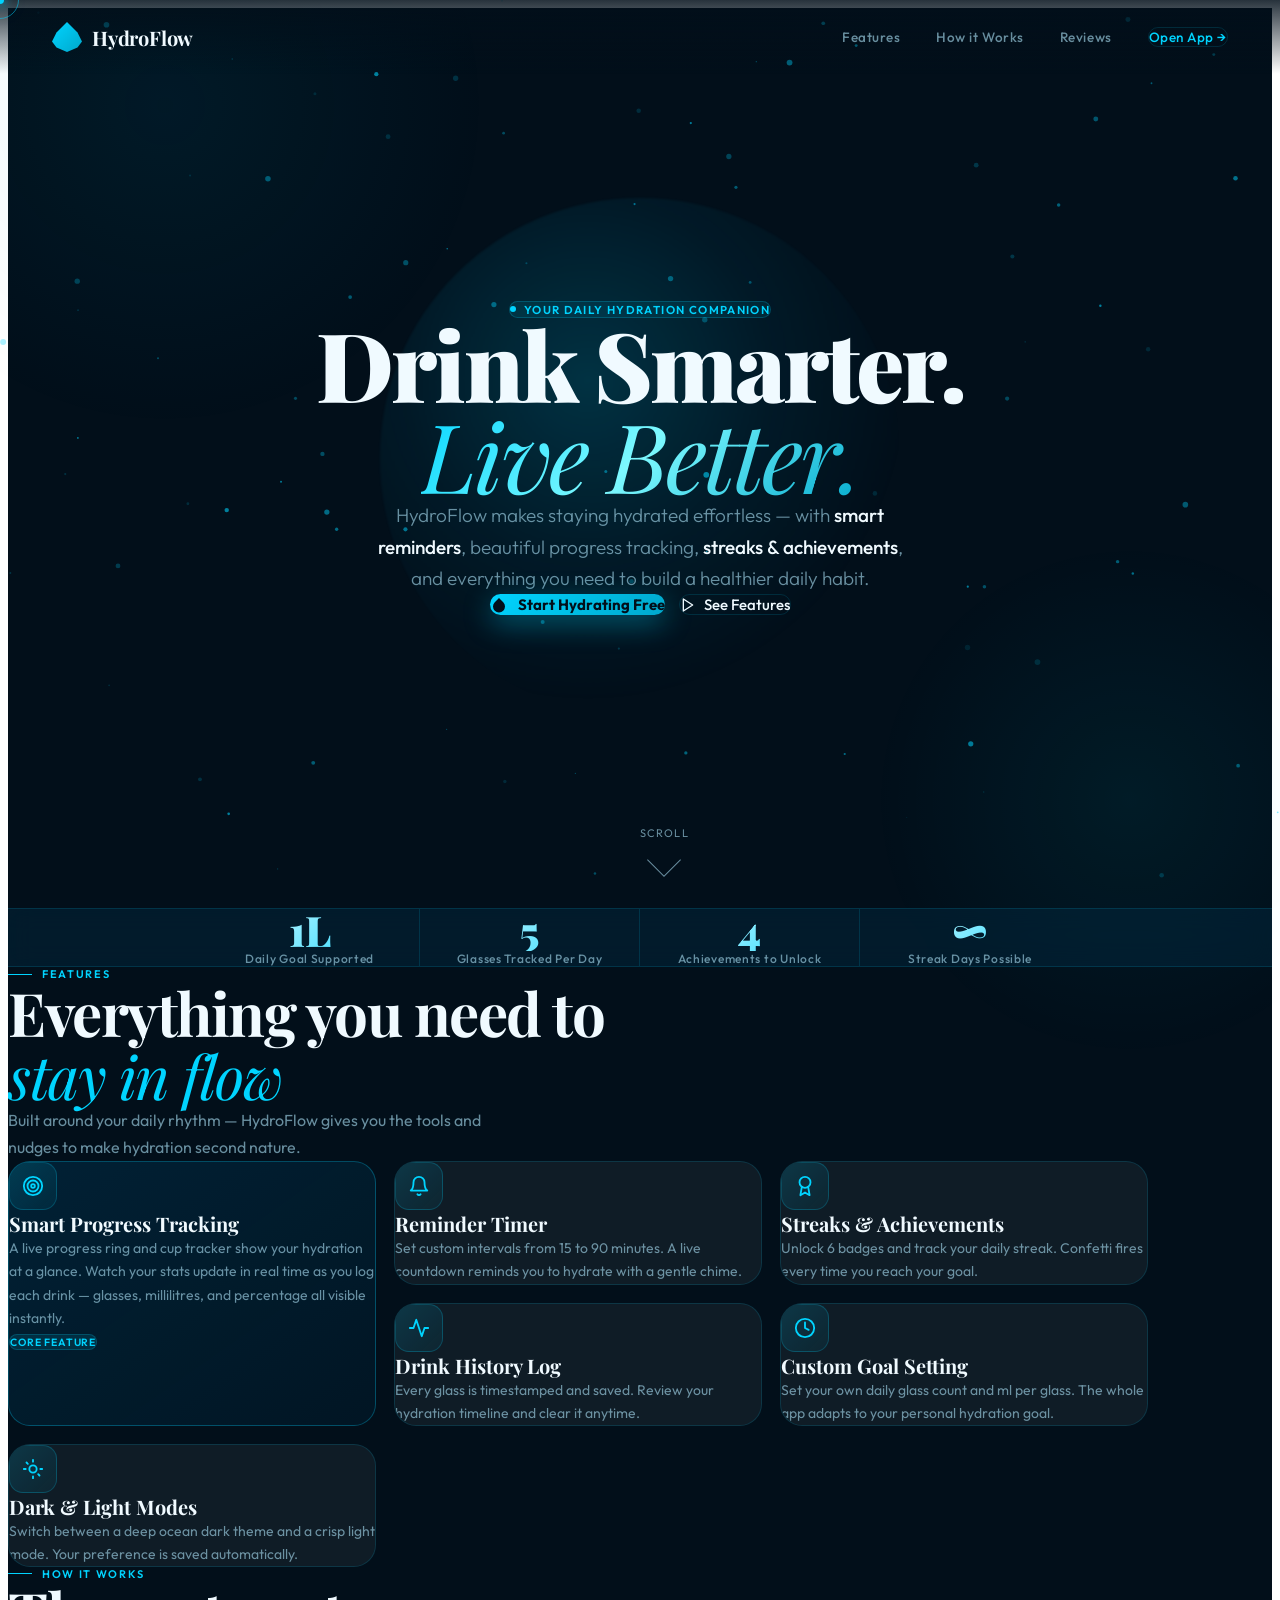
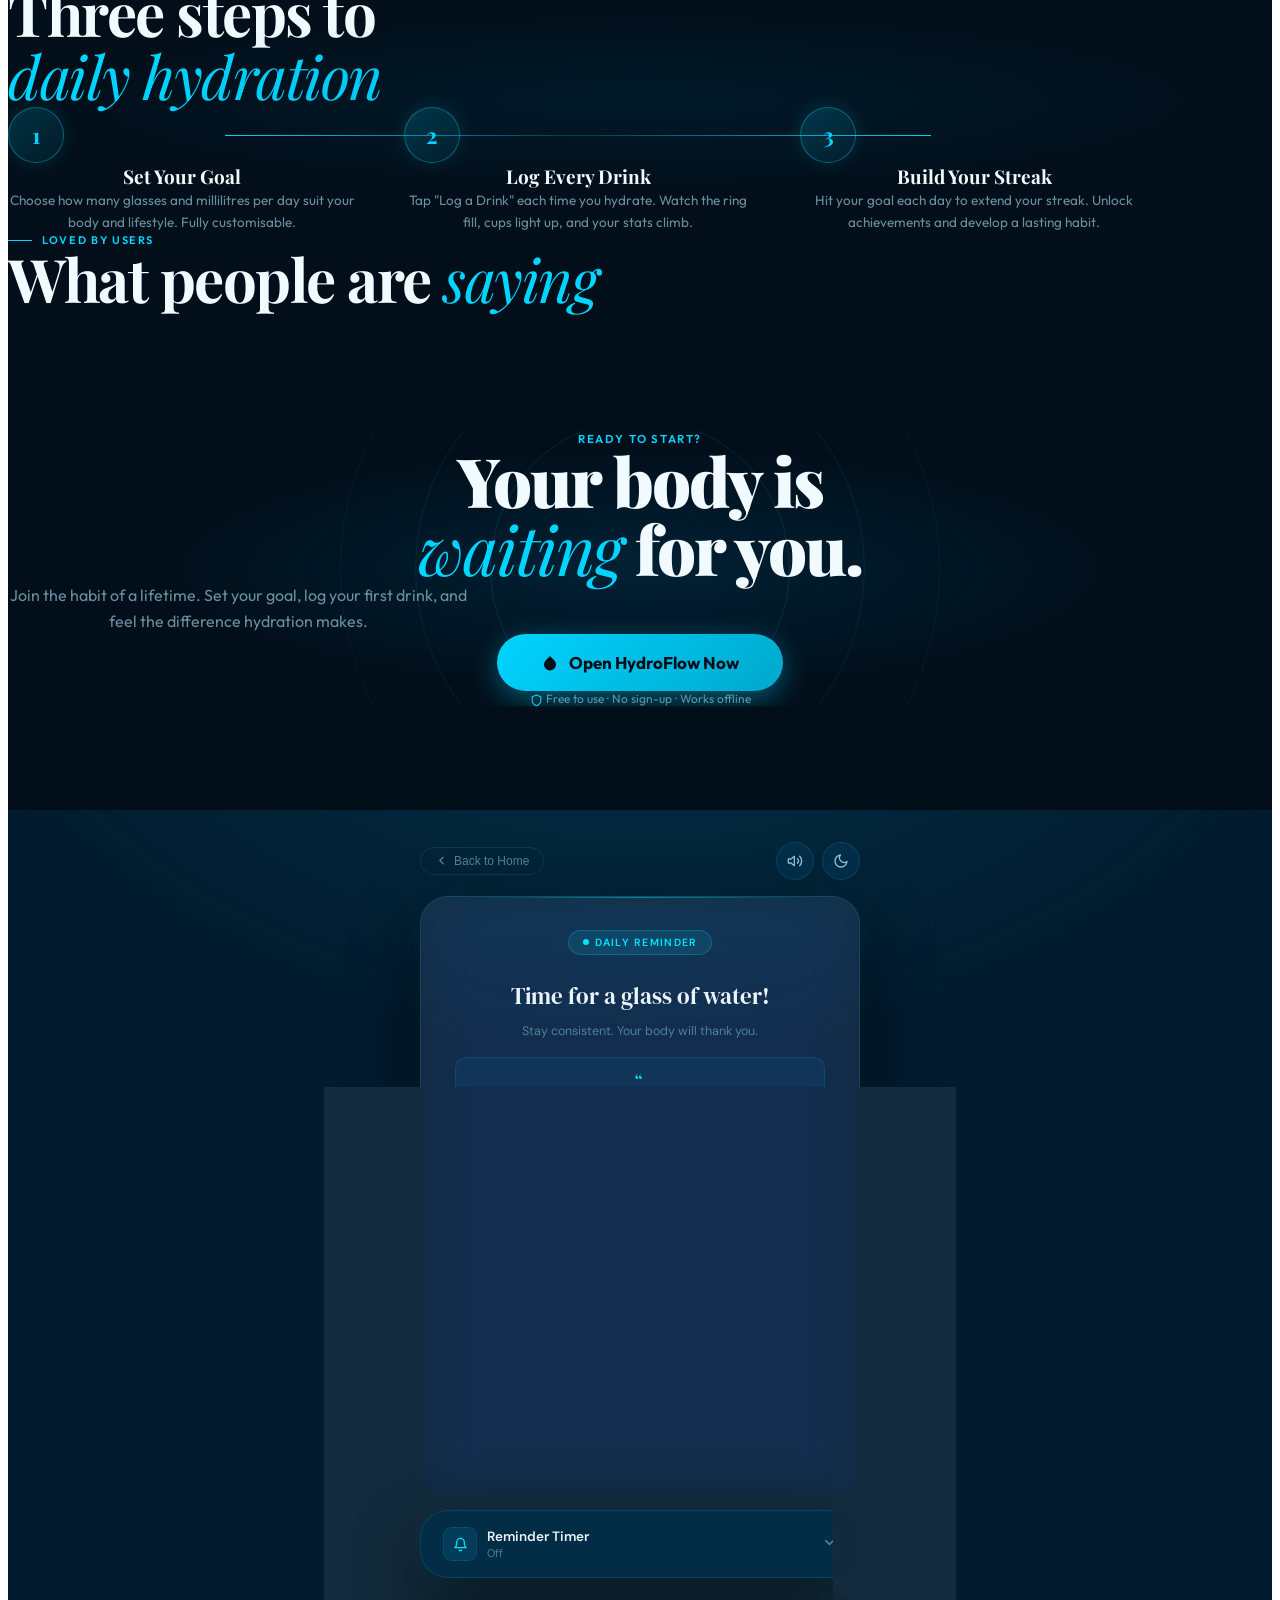
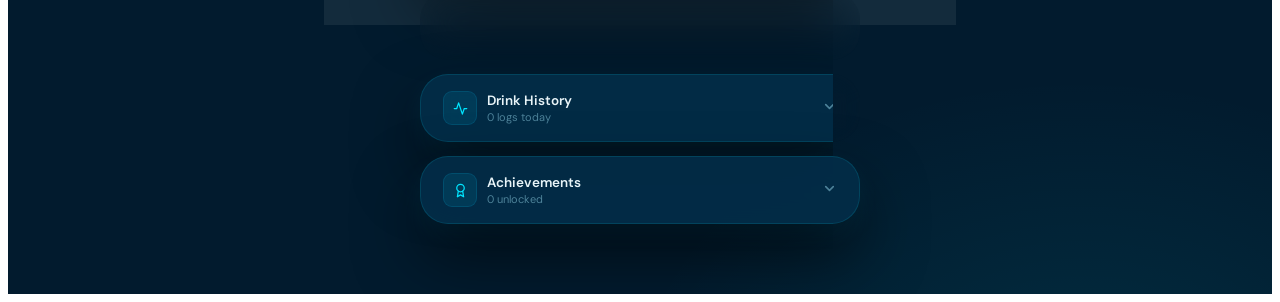
==== commit 7e8c18e8: "Create index.html" ====
--- a/index.html
+++ b/index.html
@@ -1,893 +1,817 @@
 <!DOCTYPE html>
-<html lang="en">
+<html lang="en" data-theme="dark">
 <head>
 <meta charset="UTF-8">
 <meta name="viewport" content="width=device-width, initial-scale=1.0">
 <title>HydroFlow – Drink Smarter. Live Better.</title>
-<link href="https://fonts.googleapis.com/css2?family=Playfair+Display:ital,wght@0,400;0,700;0,900;1,400;1,700&family=Outfit:wght@300;400;500;600&display=swap" rel="stylesheet">
+<link href="https://fonts.googleapis.com/css2?family=Playfair+Display:ital,wght@0,400;0,700;0,900;1,400;1,700&family=Outfit:wght@300;400;500;600&family=DM+Serif+Display:ital@0;1&family=DM+Sans:opsz,wght@9..40,300;9..40,400;9..40,500;9..40,600&display=swap" rel="stylesheet">
 <style>
-/* ═══════════════════════════════════════
-   TOKENS
-═══════════════════════════════════════ */
-:root {
-  --ink:      #020f1a;
-  --deep:     #021724;
-  --mid:      #042d47;
-  --surface:  rgba(255,255,255,0.055);
-  --border:   rgba(0,210,255,0.14);
-  --cyan:     #00d4ff;
-  --cyan2:    #00a8cc;
-  --glow:     rgba(0,212,255,0.28);
-  --white:    #f0faff;
-  --muted:    rgba(160,210,230,0.65);
-  --serif:    'Playfair Display', Georgia, serif;
-  --sans:     'Outfit', sans-serif;
-}
-
-/* ═══════════════════════════════════════
-   BASE
-═══════════════════════════════════════ */
-*, *::before, *::after { box-sizing:border-box; margin:0; padding:0; }
-html { scroll-behavior:smooth; }
-body {
-  font-family: var(--sans);
-  background: var(--ink);
-  color: var(--white);
+/* ══════════════════════════════════════════
+   PAGE SWITCHER & TRANSITION OVERLAY
+══════════════════════════════════════════ */
+.page { display:none; min-height:100vh; }
+.page.active { display:block; }
+
+/* Ink-drop wipe overlay */
+#transition-overlay {
+  position:fixed; inset:0; z-index:10000;
+  pointer-events:none;
+  display:flex; align-items:center; justify-content:center;
+}
+#transition-overlay svg {
+  position:absolute; inset:0; width:100%; height:100%;
+}
+#wipe-circle {
+  fill:#00d4ff;
+  r: 0;
+  cx: 50%;
+  cy: 50%;
+  transition: none;
+}
+
+/* ══════════════════════════════════════════
+   LANDING PAGE STYLES
+══════════════════════════════════════════ */
+#page-landing {
+  font-family: 'Outfit', sans-serif;
+  background: #020f1a;
+  color: #f0faff;
   overflow-x: hidden;
   cursor: none;
 }
-::selection { background: rgba(0,212,255,0.3); }
-
-/* ═══════════════════════════════════════
-   CUSTOM CURSOR
-═══════════════════════════════════════ */
-.cursor-dot {
-  position: fixed; top:0; left:0;
-  width: 8px; height: 8px;
-  background: var(--cyan);
-  border-radius: 50%;
-  pointer-events: none;
-  z-index: 9999;
-  transform: translate(-50%,-50%);
-  transition: transform 0.08s ease;
-  box-shadow: 0 0 12px var(--cyan), 0 0 24px rgba(0,212,255,0.4);
-}
-.cursor-ring {
-  position: fixed; top:0; left:0;
-  width: 36px; height: 36px;
-  border: 1.5px solid rgba(0,212,255,0.5);
-  border-radius: 50%;
-  pointer-events: none;
-  z-index: 9998;
-  transform: translate(-50%,-50%);
-  transition: transform 0.18s ease, width 0.2s ease, height 0.2s ease, border-color 0.2s;
-}
-body:has(a:hover) .cursor-ring,
-body:has(button:hover) .cursor-ring {
-  width: 52px; height: 52px;
-  border-color: rgba(0,212,255,0.8);
-}
-
-/* ═══════════════════════════════════════
-   CANVAS BACKGROUND
-═══════════════════════════════════════ */
-#bg-canvas {
-  position: fixed; inset:0;
-  z-index: 0;
-  pointer-events: none;
-}
-
-/* ═══════════════════════════════════════
-   NAV
-═══════════════════════════════════════ */
-nav {
-  position: fixed; top:0; left:0; right:0;
-  z-index: 100;
-  display: flex;
-  align-items: center;
-  justify-content: space-between;
-  padding: 22px 52px;
-  background: linear-gradient(180deg, rgba(2,15,26,0.85) 0%, transparent 100%);
-  backdrop-filter: blur(0px);
-  transition: backdrop-filter 0.3s, background 0.3s;
-}
-nav.scrolled {
-  backdrop-filter: blur(20px);
-  background: rgba(2,15,26,0.88);
-  border-bottom: 1px solid var(--border);
-}
-.nav-logo {
-  display: flex; align-items: center; gap:10px;
-  text-decoration: none; color: var(--white);
-}
-.nav-logo-drop {
-  width: 30px; height: 30px;
-  background: linear-gradient(135deg, var(--cyan), var(--cyan2));
-  clip-path: polygon(50% 0%, 85% 35%, 100% 65%, 85% 85%, 50% 100%, 15% 85%, 0% 65%, 15% 35%);
-  animation: logo-pulse 3s ease-in-out infinite;
-  filter: drop-shadow(0 0 8px rgba(0,212,255,0.6));
-}
-@keyframes logo-pulse { 0%,100%{transform:scale(1);} 50%{transform:scale(1.08);} }
-.nav-logo-text {
-  font-family: var(--serif);
-  font-size: 20px;
-  font-weight: 700;
-  letter-spacing: -0.01em;
-}
-.nav-links { display:flex; align-items:center; gap:36px; }
-.nav-links a {
-  font-size: 13.5px; font-weight: 500; letter-spacing:0.04em;
-  color: var(--muted); text-decoration:none;
-  transition: color 0.2s;
-  cursor: none;
-}
-.nav-links a:hover { color: var(--white); }
-.nav-cta {
-  padding: 9px 22px;
-  background: transparent;
-  border: 1px solid var(--border);
-  border-radius: 100px;
-  color: var(--cyan) !important;
-  transition: background 0.25s, border-color 0.25s !important;
-}
-.nav-cta:hover {
-  background: rgba(0,212,255,0.08) !important;
-  border-color: var(--cyan) !important;
-}
-
-/* ═══════════════════════════════════════
-   HERO
-═══════════════════════════════════════ */
-.hero {
-  position: relative; z-index: 1;
-  min-height: 100vh;
-  display: flex;
-  flex-direction: column;
-  align-items: center;
-  justify-content: center;
-  text-align: center;
-  padding: 120px 24px 80px;
-  overflow: hidden;
-}
-
-/* Floating water orb */
-.hero-orb {
-  position: absolute;
-  width: 520px; height: 520px;
-  border-radius: 50%;
-  background: radial-gradient(circle at 40% 35%,
-    rgba(0,212,255,0.18) 0%,
-    rgba(0,153,198,0.08) 40%,
-    transparent 70%);
-  filter: blur(1px);
-  animation: orb-drift 10s ease-in-out infinite alternate;
-  pointer-events: none;
-}
-@keyframes orb-drift {
-  from { transform: translate(-30px, -20px) scale(1); }
-  to   { transform: translate(30px, 20px) scale(1.06); }
-}
-
-.hero-tag {
-  display: inline-flex; align-items: center; gap:8px;
-  background: rgba(0,212,255,0.08);
-  border: 1px solid rgba(0,212,255,0.22);
-  border-radius: 100px;
-  padding: 6px 18px;
-  font-size: 11.5px; font-weight:600; letter-spacing:0.12em;
-  text-transform: uppercase; color: var(--cyan);
-  margin-bottom: 28px;
-  animation: fade-up 0.8s 0.1s both;
-}
-.hero-tag::before {
-  content:''; width:6px; height:6px; border-radius:50%;
-  background: var(--cyan);
-  animation: blink 2s ease-in-out infinite;
-}
-@keyframes blink { 0%,100%{opacity:1;} 50%{opacity:0.2;} }
-
-.hero-h1 {
-  font-family: var(--serif);
-  font-size: clamp(48px, 8vw, 96px);
-  font-weight: 900;
-  line-height: 0.95;
-  letter-spacing: -0.03em;
-  margin-bottom: 12px;
-  animation: fade-up 0.8s 0.2s both;
-}
-.hero-h1 .line-2 {
-  font-style: italic;
-  font-weight: 400;
-  background: linear-gradient(135deg, var(--cyan), #7df9ff, var(--cyan2));
-  -webkit-background-clip: text;
-  -webkit-text-fill-color: transparent;
-  background-clip: text;
-}
-.hero-sub {
-  font-size: clamp(15px,2vw,19px);
-  color: var(--muted);
-  font-weight: 300;
-  max-width: 540px;
-  line-height: 1.65;
-  margin: 22px auto 44px;
-  animation: fade-up 0.8s 0.35s both;
-}
-.hero-sub strong { color: var(--white); font-weight:500; }
-
-.hero-btns {
-  display: flex; gap:14px; justify-content:center; flex-wrap:wrap;
-  animation: fade-up 0.8s 0.5s both;
-}
-.btn-primary {
-  display: inline-flex; align-items:center; gap:10px;
-  padding: 16px 36px;
-  background: linear-gradient(135deg, var(--cyan), var(--cyan2));
-  color: var(--ink);
-  font-family: var(--sans); font-size:15px; font-weight:700;
-  border-radius: 100px; border:none; cursor:none;
-  box-shadow: 0 8px 28px rgba(0,212,255,0.38), 0 0 0 0 rgba(0,212,255,0.3);
-  transition: transform 0.25s, box-shadow 0.25s;
-  text-decoration: none;
-  position: relative; overflow:hidden;
-}
-.btn-primary::after {
-  content:''; position:absolute; inset:0;
-  background: linear-gradient(120deg, transparent, rgba(255,255,255,0.22), transparent);
-  transform: translateX(-100%);
-  transition: transform 0.5s ease;
-}
-.btn-primary:hover::after { transform: translateX(100%); }
-.btn-primary:hover {
-  transform: translateY(-3px);
-  box-shadow: 0 14px 40px rgba(0,212,255,0.52), 0 0 0 6px rgba(0,212,255,0.12);
-}
-.btn-primary svg { width:18px; height:18px; flex-shrink:0; }
-
-.btn-ghost {
-  display: inline-flex; align-items:center; gap:8px;
-  padding: 15px 32px;
-  background: transparent;
-  border: 1px solid var(--border);
-  color: var(--white);
-  font-family: var(--sans); font-size:15px; font-weight:500;
-  border-radius: 100px; cursor:none;
-  transition: all 0.25s;
-  text-decoration: none;
-}
-.btn-ghost:hover { background: var(--surface); border-color: rgba(0,212,255,0.35); }
-.btn-ghost svg { width:16px; height:16px; }
-
-/* Hero scroll indicator */
-.scroll-hint {
-  position: absolute; bottom: 36px; left:50%; transform:translateX(-50%);
-  display:flex; flex-direction:column; align-items:center; gap:8px;
-  color: var(--muted); font-size:11px; letter-spacing:0.1em; text-transform:uppercase;
-  animation: fade-up 1s 1.2s both;
-}
-.scroll-arrow {
-  width:24px; height:24px;
-  border-right: 1.5px solid var(--muted);
-  border-bottom: 1.5px solid var(--muted);
-  transform: rotate(45deg);
-  animation: scroll-bounce 1.6s ease-in-out infinite;
-}
-@keyframes scroll-bounce { 0%,100%{transform:rotate(45deg) translateY(0);} 50%{transform:rotate(45deg) translateY(6px);} }
-
-/* ═══════════════════════════════════════
-   STATS STRIP
-═══════════════════════════════════════ */
-.stats-strip {
-  position: relative; z-index:1;
-  display: flex; justify-content:center;
-  gap: 0;
-  border-top: 1px solid var(--border);
-  border-bottom: 1px solid var(--border);
-  background: rgba(4,45,71,0.4);
-  backdrop-filter: blur(12px);
-  overflow: hidden;
-}
-.stat-block {
-  flex: 1; max-width:220px;
-  padding: 36px 24px;
-  text-align: center;
-  border-right: 1px solid var(--border);
-  position: relative;
-  animation: fade-up 0.7s both;
-}
-.stat-block:last-child { border-right:none; }
-.stat-block::before {
-  content:'';
-  position:absolute; bottom:0; left:20%; right:20%; height:2px;
-  background: linear-gradient(90deg, transparent, var(--cyan), transparent);
-  transform: scaleX(0); transform-origin:center;
-  transition: transform 0.4s ease;
-}
-.stat-block:hover::before { transform:scaleX(1); }
-.stat-num {
-  font-family: var(--serif);
-  font-size: 42px; font-weight:900;
-  background: linear-gradient(135deg, #fff, var(--cyan));
-  -webkit-background-clip:text; -webkit-text-fill-color:transparent; background-clip:text;
-  line-height:1;
-}
-.stat-label { font-size:12px; color:var(--muted); margin-top:6px; font-weight:500; letter-spacing:0.06em; }
-
-/* ═══════════════════════════════════════
-   FEATURES
-═══════════════════════════════════════ */
-.section {
-  position: relative; z-index:1;
-  padding: 110px 24px;
-  max-width: 1140px;
-  margin: 0 auto;
-}
-.section-label {
-  font-size:11px; font-weight:600; letter-spacing:0.15em; text-transform:uppercase;
-  color:var(--cyan); margin-bottom:14px;
-  display:flex; align-items:center; gap:10px;
-}
-.section-label::before { content:''; flex:0 0 24px; height:1px; background:var(--cyan); }
-.section-h2 {
-  font-family: var(--serif);
-  font-size: clamp(34px,5vw,60px);
-  font-weight: 700; line-height:1.05; letter-spacing:-0.025em;
-  margin-bottom: 20px;
-}
-.section-h2 em { font-style:italic; color: var(--cyan); font-weight:400; }
-.section-desc { font-size:16px; color:var(--muted); max-width:500px; line-height:1.7; }
-
-.features-grid {
-  display: grid;
-  grid-template-columns: repeat(3, 1fr);
-  gap: 18px;
-  margin-top: 60px;
-}
-.feat-card {
-  background: var(--surface);
-  border: 1px solid var(--border);
-  border-radius: 22px;
-  padding: 32px 28px;
-  position: relative;
-  overflow: hidden;
-  transition: transform 0.3s ease, border-color 0.3s, box-shadow 0.3s;
-  cursor: default;
-}
-.feat-card::before {
-  content:'';
-  position:absolute; top:0; left:0; right:0; height:1px;
-  background: linear-gradient(90deg, transparent, rgba(0,212,255,0.4), transparent);
-  transform: scaleX(0); transform-origin:center;
-  transition: transform 0.4s;
-}
-.feat-card:hover {
-  transform: translateY(-6px);
-  border-color: rgba(0,212,255,0.3);
-  box-shadow: 0 24px 48px rgba(0,0,0,0.35), 0 0 0 1px rgba(0,212,255,0.08);
-}
-.feat-card:hover::before { transform:scaleX(1); }
-.feat-card.featured {
-  background: linear-gradient(145deg, rgba(0,100,150,0.22), rgba(0,50,80,0.18));
-  border-color: rgba(0,212,255,0.28);
-  grid-row: span 2;
-}
-.feat-icon {
-  width: 48px; height: 48px;
-  border-radius: 14px;
-  background: linear-gradient(135deg, rgba(0,212,255,0.15), rgba(0,212,255,0.05));
-  border: 1px solid rgba(0,212,255,0.2);
-  display: flex; align-items:center; justify-content:center;
-  margin-bottom: 20px;
-  transition: transform 0.3s;
-}
-.feat-card:hover .feat-icon { transform: scale(1.1) rotate(-4deg); }
-.feat-icon svg { width:22px; height:22px; color: var(--cyan); }
-.feat-title { font-family:var(--serif); font-size:20px; font-weight:700; margin-bottom:10px; }
-.feat-desc { font-size:14px; color:var(--muted); line-height:1.65; }
-.feat-tag {
-  display:inline-block; margin-top:16px;
-  background:rgba(0,212,255,0.1); border:1px solid rgba(0,212,255,0.2);
-  color:var(--cyan); font-size:10.5px; font-weight:600; letter-spacing:0.08em;
-  text-transform:uppercase; padding:4px 12px; border-radius:100px;
-}
-
-/* ═══════════════════════════════════════
-   HOW IT WORKS
-═══════════════════════════════════════ */
-.how-section {
-  position: relative; z-index:1;
-  padding: 80px 24px 110px;
-  overflow: hidden;
-}
-.how-section::before {
-  content:'';
-  position:absolute; inset:0;
-  background: radial-gradient(ellipse 70% 50% at 50% 50%, rgba(0,90,130,0.15) 0%, transparent 70%);
-  pointer-events:none;
-}
-.how-inner { max-width:1140px; margin:0 auto; }
-.steps-row {
-  display:grid; grid-template-columns:repeat(3,1fr); gap:48px;
-  margin-top:64px; position:relative;
-}
-.steps-row::before {
-  content:'';
-  position:absolute; top:28px; left:calc(16.6% + 28px); right:calc(16.6% + 28px);
-  height:1px;
-  background: linear-gradient(90deg, var(--cyan), rgba(0,212,255,0.2), var(--cyan));
-  pointer-events:none;
-}
-.step { text-align:center; position:relative; }
-.step-num {
-  width:56px; height:56px; border-radius:50%;
-  background: linear-gradient(135deg, rgba(0,212,255,0.18), rgba(0,212,255,0.06));
-  border: 1px solid rgba(0,212,255,0.35);
-  display:flex; align-items:center; justify-content:center;
-  margin: 0 auto 24px;
-  font-family:var(--serif); font-size:22px; font-weight:700; color:var(--cyan);
-  box-shadow: 0 0 20px rgba(0,212,255,0.15);
-  transition: transform 0.3s, box-shadow 0.3s;
-}
-.step:hover .step-num {
-  transform:scale(1.12);
-  box-shadow:0 0 32px rgba(0,212,255,0.3);
-}
-.step-title { font-family:var(--serif); font-size:19px; font-weight:700; margin-bottom:10px; }
-.step-desc { font-size:13.5px; color:var(--muted); line-height:1.65; }
-
-/* ═══════════════════════════════════════
-   TESTIMONIALS
-═══════════════════════════════════════ */
-.testimonials-section {
-  position:relative; z-index:1;
-  padding: 0 24px 110px;
-  max-width:1140px; margin:0 auto;
-}
-.testi-grid { display:grid; grid-template-columns:repeat(3,1fr); gap:16px; margin-top:60px; }
-.testi-card {
-  background:var(--surface); border:1px solid var(--border);
-  border-radius:20px; padding:28px 24px;
-  transition: transform 0.3s, border-color 0.3s;
-}
-.testi-card:hover { transform:translateY(-4px); border-color:rgba(0,212,255,0.25); }
-.testi-stars { color:var(--cyan); font-size:14px; margin-bottom:14px; letter-spacing:2px; }
-.testi-quote {
-  font-size:14.5px; color:rgba(220,240,250,0.85); line-height:1.7;
-  font-style:italic; margin-bottom:20px;
-}
-.testi-quote::before { content:'\201C'; font-family:var(--serif); font-size:22px; color:var(--cyan); margin-right:2px; }
-.testi-author { display:flex; align-items:center; gap:12px; }
-.testi-avatar {
-  width:38px; height:38px; border-radius:50%;
-  background:linear-gradient(135deg, var(--cyan), var(--cyan2));
-  display:flex; align-items:center; justify-content:center;
-  font-family:var(--serif); font-size:15px; font-weight:700; color:var(--ink);
-  flex-shrink:0;
-}
-.testi-name { font-size:13.5px; font-weight:600; }
-.testi-handle { font-size:11.5px; color:var(--muted); }
-
-/* ═══════════════════════════════════════
-   CTA SECTION
-═══════════════════════════════════════ */
-.cta-section {
-  position:relative; z-index:1;
-  padding: 80px 24px 100px;
-  text-align:center;
-  overflow:hidden;
-}
-.cta-section::before {
-  content:'';
-  position:absolute; inset:0;
-  background: radial-gradient(ellipse 60% 70% at 50% 50%, rgba(0,100,150,0.22) 0%, transparent 65%);
-  pointer-events:none;
-}
-.cta-ring {
-  position:absolute; top:50%; left:50%; transform:translate(-50%,-50%);
-  width:600px; height:600px; border-radius:50%;
-  border:1px solid rgba(0,212,255,0.06);
-  animation: ring-expand 4s ease-in-out infinite;
-}
-.cta-ring:nth-child(2){ width:450px;height:450px; animation-delay:.8s; border-color:rgba(0,212,255,0.09); }
-.cta-ring:nth-child(3){ width:300px;height:300px; animation-delay:1.6s; border-color:rgba(0,212,255,0.12); }
-@keyframes ring-expand { 0%,100%{transform:translate(-50%,-50%) scale(1);opacity:0.6;} 50%{transform:translate(-50%,-50%) scale(1.04);opacity:1;} }
-
-.cta-inner { position:relative; z-index:1; }
-.cta-eyebrow {
-  font-size:11.5px; font-weight:600; letter-spacing:0.14em;
-  text-transform:uppercase; color:var(--cyan); margin-bottom:20px;
-}
-.cta-h2 {
-  font-family:var(--serif);
-  font-size:clamp(36px,6vw,68px);
-  font-weight:900; line-height:1.0; letter-spacing:-0.03em;
-  margin-bottom:18px;
-}
-.cta-h2 em { font-style:italic; font-weight:400; color:var(--cyan); }
-.cta-desc { font-size:16px; color:var(--muted); max-width:460px; margin:0 auto 42px; line-height:1.65; }
-.cta-note { margin-top:18px; font-size:12px; color:var(--muted); }
-.cta-note svg { display:inline; width:13px; height:13px; vertical-align:middle; margin-right:4px; color:var(--cyan); }
-
-/* ═══════════════════════════════════════
-   FOOTER
-═══════════════════════════════════════ */
-footer {
-  position:relative; z-index:1;
-  border-top:1px solid var(--border);
-  padding:40px 52px;
-  display:flex; align-items:center; justify-content:space-between;
-  background:rgba(2,15,26,0.6); backdrop-filter:blur(12px);
-}
-.footer-logo { display:flex; align-items:center; gap:8px; font-family:var(--serif); font-size:17px; font-weight:700; color:var(--white); }
-.footer-links { display:flex; gap:28px; }
-.footer-links a { font-size:12.5px; color:var(--muted); text-decoration:none; transition:color 0.2s; cursor:none; }
-.footer-links a:hover { color:var(--white); }
-.footer-copy { font-size:11.5px; color:var(--muted); }
-
-/* ═══════════════════════════════════════
-   ANIMATIONS
-═══════════════════════════════════════ */
-@keyframes fade-up {
-  from { opacity:0; transform:translateY(28px); }
-  to   { opacity:1; transform:translateY(0); }
-}
-.reveal {
-  opacity:0; transform:translateY(30px);
-  transition:opacity 0.7s ease, transform 0.7s ease;
-}
-.reveal.visible { opacity:1; transform:none; }
-
-/* Water ripple on click */
-.ripple-click {
-  position:fixed; border-radius:50%;
-  background:radial-gradient(circle, rgba(0,212,255,0.25) 0%, transparent 70%);
-  pointer-events:none; z-index:999;
-  animation:ripple-expand 0.7s ease-out forwards;
-}
-@keyframes ripple-expand {
-  from{width:0;height:0;opacity:1;}
-  to{width:120px;height:120px;opacity:0;}
-}
-
-/* ═══════════════════════════════════════
-   RESPONSIVE
-═══════════════════════════════════════ */
+
+/* Tokens */
+#page-landing {
+  --ink:#020f1a;--deep:#021724;--mid:#042d47;
+  --surface:rgba(255,255,255,0.055);--border:rgba(0,210,255,0.14);
+  --cyan:#00d4ff;--cyan2:#00a8cc;--glow:rgba(0,212,255,0.28);
+  --white:#f0faff;--muted:rgba(160,210,230,0.65);
+  --serif:'Playfair Display',Georgia,serif;--sans:'Outfit',sans-serif;
+}
+
+#page-landing *,#page-landing *::before,#page-landing *::after{box-sizing:border-box;margin:0;padding:0;}
+#page-landing ::selection{background:rgba(0,212,255,0.3);}
+
+/* Custom cursor */
+.cursor-dot{position:fixed;top:0;left:0;width:8px;height:8px;background:#00d4ff;border-radius:50%;pointer-events:none;z-index:9999;transform:translate(-50%,-50%);box-shadow:0 0 12px #00d4ff,0 0 24px rgba(0,212,255,0.4);}
+.cursor-ring{position:fixed;top:0;left:0;width:36px;height:36px;border:1.5px solid rgba(0,212,255,0.5);border-radius:50%;pointer-events:none;z-index:9998;transform:translate(-50%,-50%);transition:width .2s,height .2s,border-color .2s;}
+
+#bg-canvas{position:fixed;inset:0;z-index:0;pointer-events:none;}
+
+/* Nav */
+#lnav{position:fixed;top:0;left:0;right:0;z-index:100;display:flex;align-items:center;justify-content:space-between;padding:22px 52px;background:linear-gradient(180deg,rgba(2,15,26,0.85) 0%,transparent 100%);transition:backdrop-filter .3s,background .3s;}
+#lnav.scrolled{backdrop-filter:blur(20px);background:rgba(2,15,26,0.88);border-bottom:1px solid rgba(0,210,255,0.14);}
+.lnav-logo{display:flex;align-items:center;gap:10px;text-decoration:none;color:#f0faff;cursor:none;}
+.lnav-drop{width:30px;height:30px;background:linear-gradient(135deg,#00d4ff,#00a8cc);clip-path:polygon(50% 0%,85% 35%,100% 65%,85% 85%,50% 100%,15% 85%,0% 65%,15% 35%);animation:logo-pulse 3s ease-in-out infinite;filter:drop-shadow(0 0 8px rgba(0,212,255,0.6));}
+@keyframes logo-pulse{0%,100%{transform:scale(1);}50%{transform:scale(1.08);}}
+.lnav-text{font-family:'Playfair Display',serif;font-size:20px;font-weight:700;letter-spacing:-.01em;}
+.lnav-links{display:flex;align-items:center;gap:36px;}
+.lnav-links a{font-size:13.5px;font-weight:500;letter-spacing:.04em;color:rgba(160,210,230,0.65);text-decoration:none;transition:color .2s;cursor:none;}
+.lnav-links a:hover{color:#f0faff;}
+.lnav-cta{padding:9px 22px;background:transparent;border:1px solid rgba(0,210,255,0.14);border-radius:100px;color:#00d4ff !important;transition:background .25s,border-color .25s !important;}
+.lnav-cta:hover{background:rgba(0,212,255,0.08) !important;border-color:#00d4ff !important;}
+
+/* Hero */
+.lhero{position:relative;z-index:1;min-height:100vh;display:flex;flex-direction:column;align-items:center;justify-content:center;text-align:center;padding:120px 24px 80px;overflow:hidden;}
+.lhero-orb{position:absolute;width:520px;height:520px;border-radius:50%;background:radial-gradient(circle at 40% 35%,rgba(0,212,255,0.18) 0%,rgba(0,153,198,0.08) 40%,transparent 70%);filter:blur(1px);animation:orb-drift 10s ease-in-out infinite alternate;pointer-events:none;}
+@keyframes orb-drift{from{transform:translate(-30px,-20px) scale(1);}to{transform:translate(30px,20px) scale(1.06);}}
+.lhero-tag{display:inline-flex;align-items:center;gap:8px;background:rgba(0,212,255,0.08);border:1px solid rgba(0,212,255,0.22);border-radius:100px;padding:6px 18px;font-size:11.5px;font-weight:600;letter-spacing:.12em;text-transform:uppercase;color:#00d4ff;margin-bottom:28px;animation:fade-up .8s .1s both;}
+.lhero-tag::before{content:'';width:6px;height:6px;border-radius:50%;background:#00d4ff;animation:lblink 2s ease-in-out infinite;}
+@keyframes lblink{0%,100%{opacity:1;}50%{opacity:.2;}}
+.lhero-h1{font-family:'Playfair Display',serif;font-size:clamp(48px,8vw,96px);font-weight:900;line-height:.95;letter-spacing:-.03em;margin-bottom:12px;animation:fade-up .8s .2s both;}
+.lhero-h1 .line-2{font-style:italic;font-weight:400;background:linear-gradient(135deg,#00d4ff,#7df9ff,#00a8cc);-webkit-background-clip:text;-webkit-text-fill-color:transparent;background-clip:text;}
+.lhero-sub{font-size:clamp(15px,2vw,19px);color:rgba(160,210,230,0.65);font-weight:300;max-width:540px;line-height:1.65;margin:22px auto 44px;animation:fade-up .8s .35s both;}
+.lhero-sub strong{color:#f0faff;font-weight:500;}
+.lhero-btns{display:flex;gap:14px;justify-content:center;flex-wrap:wrap;animation:fade-up .8s .5s both;}
+
+.lbtn-primary{display:inline-flex;align-items:center;gap:10px;padding:16px 36px;background:linear-gradient(135deg,#00d4ff,#00a8cc);color:#020f1a;font-family:'Outfit',sans-serif;font-size:15px;font-weight:700;border-radius:100px;border:none;cursor:none;box-shadow:0 8px 28px rgba(0,212,255,0.38);transition:transform .25s,box-shadow .25s;text-decoration:none;position:relative;overflow:hidden;}
+.lbtn-primary::after{content:'';position:absolute;inset:0;background:linear-gradient(120deg,transparent,rgba(255,255,255,0.22),transparent);transform:translateX(-100%);transition:transform .5s ease;}
+.lbtn-primary:hover::after{transform:translateX(100%);}
+.lbtn-primary:hover{transform:translateY(-3px);box-shadow:0 14px 40px rgba(0,212,255,0.52),0 0 0 6px rgba(0,212,255,0.12);}
+.lbtn-primary svg{width:18px;height:18px;flex-shrink:0;}
+.lbtn-ghost{display:inline-flex;align-items:center;gap:8px;padding:15px 32px;background:transparent;border:1px solid rgba(0,210,255,0.14);color:#f0faff;font-family:'Outfit',sans-serif;font-size:15px;font-weight:500;border-radius:100px;cursor:none;transition:all .25s;text-decoration:none;}
+.lbtn-ghost:hover{background:rgba(255,255,255,0.055);border-color:rgba(0,212,255,0.35);}
+.lbtn-ghost svg{width:16px;height:16px;}
+
+.scroll-hint{position:absolute;bottom:36px;left:50%;transform:translateX(-50%);display:flex;flex-direction:column;align-items:center;gap:8px;color:rgba(160,210,230,0.65);font-size:11px;letter-spacing:.1em;text-transform:uppercase;animation:fade-up 1s 1.2s both;}
+.scroll-arrow{width:24px;height:24px;border-right:1.5px solid rgba(160,210,230,0.65);border-bottom:1.5px solid rgba(160,210,230,0.65);transform:rotate(45deg);animation:scroll-bounce 1.6s ease-in-out infinite;}
+@keyframes scroll-bounce{0%,100%{transform:rotate(45deg) translateY(0);}50%{transform:rotate(45deg) translateY(6px);}}
+
+/* Stats strip */
+.stats-strip{position:relative;z-index:1;display:flex;justify-content:center;border-top:1px solid rgba(0,210,255,0.14);border-bottom:1px solid rgba(0,210,255,0.14);background:rgba(4,45,71,0.4);backdrop-filter:blur(12px);}
+.stat-block{flex:1;max-width:220px;padding:36px 24px;text-align:center;border-right:1px solid rgba(0,210,255,0.14);position:relative;}
+.stat-block:last-child{border-right:none;}
+.stat-block::before{content:'';position:absolute;bottom:0;left:20%;right:20%;height:2px;background:linear-gradient(90deg,transparent,#00d4ff,transparent);transform:scaleX(0);transform-origin:center;transition:transform .4s ease;}
+.stat-block:hover::before{transform:scaleX(1);}
+.stat-num{font-family:'Playfair Display',serif;font-size:42px;font-weight:900;background:linear-gradient(135deg,#fff,#00d4ff);-webkit-background-clip:text;-webkit-text-fill-color:transparent;background-clip:text;line-height:1;}
+.stat-lbl{font-size:12px;color:rgba(160,210,230,0.65);margin-top:6px;font-weight:500;letter-spacing:.06em;}
+
+/* Sections */
+.lsection{position:relative;z-index:1;padding:110px 24px;max-width:1140px;margin:0 auto;}
+.lsection-label{font-size:11px;font-weight:600;letter-spacing:.15em;text-transform:uppercase;color:#00d4ff;margin-bottom:14px;display:flex;align-items:center;gap:10px;}
+.lsection-label::before{content:'';flex:0 0 24px;height:1px;background:#00d4ff;}
+.lsection-h2{font-family:'Playfair Display',serif;font-size:clamp(34px,5vw,60px);font-weight:700;line-height:1.05;letter-spacing:-.025em;margin-bottom:20px;}
+.lsection-h2 em{font-style:italic;color:#00d4ff;font-weight:400;}
+.lsection-desc{font-size:16px;color:rgba(160,210,230,0.65);max-width:500px;line-height:1.7;}
+
+/* Features grid */
+.feat-grid{display:grid;grid-template-columns:repeat(3,1fr);gap:18px;margin-top:60px;}
+.feat-card{background:rgba(255,255,255,0.055);border:1px solid rgba(0,210,255,0.14);border-radius:22px;padding:32px 28px;position:relative;overflow:hidden;transition:transform .3s,border-color .3s,box-shadow .3s;cursor:default;}
+.feat-card::before{content:'';position:absolute;top:0;left:0;right:0;height:1px;background:linear-gradient(90deg,transparent,rgba(0,212,255,0.4),transparent);transform:scaleX(0);transform-origin:center;transition:transform .4s;}
+.feat-card:hover{transform:translateY(-6px);border-color:rgba(0,212,255,0.3);box-shadow:0 24px 48px rgba(0,0,0,0.35);}
+.feat-card:hover::before{transform:scaleX(1);}
+.feat-card.featured{background:linear-gradient(145deg,rgba(0,100,150,0.22),rgba(0,50,80,0.18));border-color:rgba(0,212,255,0.28);grid-row:span 2;}
+.feat-ico{width:48px;height:48px;border-radius:14px;background:linear-gradient(135deg,rgba(0,212,255,0.15),rgba(0,212,255,0.05));border:1px solid rgba(0,212,255,0.2);display:flex;align-items:center;justify-content:center;margin-bottom:20px;transition:transform .3s;}
+.feat-card:hover .feat-ico{transform:scale(1.1) rotate(-4deg);}
+.feat-ico svg{width:22px;height:22px;color:#00d4ff;}
+.feat-title{font-family:'Playfair Display',serif;font-size:20px;font-weight:700;margin-bottom:10px;color:#f0faff;}
+.feat-desc{font-size:14px;color:rgba(160,210,230,0.65);line-height:1.65;}
+.feat-tag{display:inline-block;margin-top:16px;background:rgba(0,212,255,0.1);border:1px solid rgba(0,212,255,0.2);color:#00d4ff;font-size:10.5px;font-weight:600;letter-spacing:.08em;text-transform:uppercase;padding:4px 12px;border-radius:100px;}
+
+/* How it works */
+.how-section{position:relative;z-index:1;padding:80px 24px 110px;overflow:hidden;}
+.how-section::before{content:'';position:absolute;inset:0;background:radial-gradient(ellipse 70% 50% at 50% 50%,rgba(0,90,130,0.15) 0%,transparent 70%);pointer-events:none;}
+.how-inner{max-width:1140px;margin:0 auto;}
+.steps-row{display:grid;grid-template-columns:repeat(3,1fr);gap:48px;margin-top:64px;position:relative;}
+.steps-row::before{content:'';position:absolute;top:28px;left:calc(16.6% + 28px);right:calc(16.6% + 28px);height:1px;background:linear-gradient(90deg,#00d4ff,rgba(0,212,255,0.2),#00d4ff);pointer-events:none;}
+.step{text-align:center;position:relative;}
+.step-num{width:56px;height:56px;border-radius:50%;background:linear-gradient(135deg,rgba(0,212,255,0.18),rgba(0,212,255,0.06));border:1px solid rgba(0,212,255,0.35);display:flex;align-items:center;justify-content:center;margin:0 auto 24px;font-family:'Playfair Display',serif;font-size:22px;font-weight:700;color:#00d4ff;box-shadow:0 0 20px rgba(0,212,255,0.15);transition:transform .3s,box-shadow .3s;}
+.step:hover .step-num{transform:scale(1.12);box-shadow:0 0 32px rgba(0,212,255,0.3);}
+.step-title{font-family:'Playfair Display',serif;font-size:19px;font-weight:700;margin-bottom:10px;color:#f0faff;}
+.step-desc{font-size:13.5px;color:rgba(160,210,230,0.65);line-height:1.65;}
+
+/* Testimonials */
+.testi-section{position:relative;z-index:1;padding:0 24px 110px;max-width:1140px;margin:0 auto;}
+.testi-grid{display:grid;grid-template-columns:repeat(3,1fr);gap:16px;margin-top:60px;}
+.testi-card{background:rgba(255,255,255,0.055);border:1px solid rgba(0,210,255,0.14);border-radius:20px;padding:28px 24px;transition:transform .3s,border-color .3s;}
+.testi-card:hover{transform:translateY(-4px);border-color:rgba(0,212,255,0.25);}
+.testi-stars{color:#00d4ff;font-size:14px;margin-bottom:14px;letter-spacing:2px;}
+.testi-quote{font-size:14.5px;color:rgba(220,240,250,0.85);line-height:1.7;font-style:italic;margin-bottom:20px;}
+.testi-quote::before{content:'\201C';font-family:'Playfair Display',serif;font-size:22px;color:#00d4ff;margin-right:2px;}
+.testi-author{display:flex;align-items:center;gap:12px;}
+.testi-avatar{width:38px;height:38px;border-radius:50%;background:linear-gradient(135deg,#00d4ff,#00a8cc);display:flex;align-items:center;justify-content:center;font-family:'Playfair Display',serif;font-size:15px;font-weight:700;color:#020f1a;flex-shrink:0;}
+.testi-name{font-size:13.5px;font-weight:600;color:#f0faff;}
+.testi-handle{font-size:11.5px;color:rgba(160,210,230,0.65);}
+
+/* CTA */
+.cta-section{position:relative;z-index:1;padding:80px 24px 100px;text-align:center;overflow:hidden;}
+.cta-section::before{content:'';position:absolute;inset:0;background:radial-gradient(ellipse 60% 70% at 50% 50%,rgba(0,100,150,0.22) 0%,transparent 65%);pointer-events:none;}
+.cta-ring{position:absolute;top:50%;left:50%;transform:translate(-50%,-50%);width:600px;height:600px;border-radius:50%;border:1px solid rgba(0,212,255,0.06);animation:ring-expand 4s ease-in-out infinite;}
+.cta-ring:nth-child(2){width:450px;height:450px;animation-delay:.8s;border-color:rgba(0,212,255,0.09);}
+.cta-ring:nth-child(3){width:300px;height:300px;animation-delay:1.6s;border-color:rgba(0,212,255,0.12);}
+@keyframes ring-expand{0%,100%{transform:translate(-50%,-50%) scale(1);opacity:.6;}50%{transform:translate(-50%,-50%) scale(1.04);opacity:1;}}
+.cta-inner{position:relative;z-index:1;}
+.cta-eyebrow{font-size:11.5px;font-weight:600;letter-spacing:.14em;text-transform:uppercase;color:#00d4ff;margin-bottom:20px;}
+.cta-h2{font-family:'Playfair Display',serif;font-size:clamp(36px,6vw,68px);font-weight:900;line-height:1.0;letter-spacing:-.03em;margin-bottom:18px;color:#f0faff;}
+.cta-h2 em{font-style:italic;font-weight:400;color:#00d4ff;}
+.cta-desc{font-size:16px;color:rgba(160,210,230,0.65);max-width:460px;margin:0 auto 42px;line-height:1.65;}
+.cta-note{margin-top:18px;font-size:12px;color:rgba(160,210,230,0.65);}
+.cta-note svg{display:inline;width:13px;height:13px;vertical-align:middle;margin-right:4px;color:#00d4ff;}
+
+/* Footer */
+#page-landing footer{position:relative;z-index:1;border-top:1px solid rgba(0,210,255,0.14);padding:40px 52px;display:flex;align-items:center;justify-content:space-between;background:rgba(2,15,26,0.6);backdrop-filter:blur(12px);}
+.footer-logo{display:flex;align-items:center;gap:8px;font-family:'Playfair Display',serif;font-size:17px;font-weight:700;color:#f0faff;}
+.footer-links{display:flex;gap:28px;}
+.footer-links a{font-size:12.5px;color:rgba(160,210,230,0.65);text-decoration:none;transition:color .2s;cursor:none;}
+.footer-links a:hover{color:#f0faff;}
+.footer-copy{font-size:11.5px;color:rgba(160,210,230,0.65);}
+
+/* Shared animation */
+@keyframes fade-up{from{opacity:0;transform:translateY(28px);}to{opacity:1;transform:translateY(0);}}
+.lreveal{opacity:0;transform:translateY(30px);transition:opacity .7s ease,transform .7s ease;}
+.lreveal.visible{opacity:1;transform:none;}
+.lripple-click{position:fixed;border-radius:50%;background:radial-gradient(circle,rgba(0,212,255,0.25) 0%,transparent 70%);pointer-events:none;z-index:999;animation:lripple-expand .7s ease-out forwards;}
+@keyframes lripple-expand{from{width:0;height:0;opacity:1;}to{width:120px;height:120px;opacity:0;}}
+
+/* Responsive landing */
 @media(max-width:900px){
-  nav{ padding:18px 24px; }
-  .nav-links{ display:none; }
-  .features-grid{ grid-template-columns:1fr 1fr; }
-  .feat-card.featured{ grid-row:span 1; }
-  .steps-row{ grid-template-columns:1fr; gap:28px; }
-  .steps-row::before{ display:none; }
-  .testi-grid{ grid-template-columns:1fr; }
-  .stats-strip{ flex-wrap:wrap; }
-  .stat-block{ max-width:none; flex:1 1 40%; border:none; border-bottom:1px solid var(--border); }
-  footer{ flex-direction:column; gap:20px; text-align:center; padding:32px 24px; }
-  .footer-links{ flex-wrap:wrap; justify-content:center; }
+  #lnav{padding:18px 24px;}
+  .lnav-links{display:none;}
+  .feat-grid{grid-template-columns:1fr 1fr;}
+  .feat-card.featured{grid-row:span 1;}
+  .steps-row{grid-template-columns:1fr;gap:28px;}
+  .steps-row::before{display:none;}
+  .testi-grid{grid-template-columns:1fr;}
+  .stats-strip{flex-wrap:wrap;}
+  .stat-block{max-width:none;flex:1 1 40%;border:none;border-bottom:1px solid rgba(0,210,255,0.14);}
+  #page-landing footer{flex-direction:column;gap:20px;text-align:center;padding:32px 24px;}
+  .footer-links{flex-wrap:wrap;justify-content:center;}
 }
 @media(max-width:600px){
-  .features-grid{ grid-template-columns:1fr; }
-  .hero-btns{ flex-direction:column; align-items:center; }
-}
+  .feat-grid{grid-template-columns:1fr;}
+  .lhero-btns{flex-direction:column;align-items:center;}
+}
+
+/* ══════════════════════════════════════════
+   APP PAGE STYLES  (scoped under #page-app)
+══════════════════════════════════════════ */
+#page-app {
+  --primary:#0099c6;--primary-dark:#006f91;--accent:#00e5ff;
+  --radius-card:28px;--radius-pill:100px;--radius-sm:12px;
+  --transition:.3s cubic-bezier(.4,0,.2,1);--bounce:.5s cubic-bezier(.175,.885,.32,1.4);
+}
+#page-app[data-theme="dark"]{
+  --bg:#021b2e;--bg-mid:#032d48;--surface:rgba(255,255,255,0.07);--surface-solid:#05263d;
+  --border:rgba(0,229,255,0.13);--text-h:#e8f4f8;--text-body:#90bfcf;--text-muted:#4d8299;
+  --card-shadow:0 32px 64px rgba(0,0,0,.55),0 8px 24px rgba(0,153,198,.1);
+  --btn-shadow:0 8px 24px rgba(0,229,255,.38);--btn-shadow-h:0 14px 36px rgba(0,229,255,.58);
+  --snack-bg:linear-gradient(135deg,#004d65,#006f91);--panel-bg:rgba(3,45,72,.92);
+  --input-bg:rgba(0,153,198,.08);--ring-track:rgba(0,153,198,.12);--stat-val:#d0eef7;
+  --badge-bg:rgba(0,229,255,.10);--cup-empty:rgba(0,153,198,.18);
+  --cup-border-empty:rgba(0,153,198,.28);--toggle-bg:#032d48;
+}
+#page-app[data-theme="light"]{
+  --bg:#dff3fb;--bg-mid:#c2e8f5;--surface:rgba(255,255,255,.84);--surface-solid:#ffffff;
+  --border:rgba(0,153,198,.2);--text-h:#012535;--text-body:#2a6e87;--text-muted:#5996aa;
+  --card-shadow:0 24px 56px rgba(0,100,160,.13),0 4px 16px rgba(0,153,198,.1);
+  --btn-shadow:0 8px 20px rgba(0,153,198,.35);--btn-shadow-h:0 14px 32px rgba(0,153,198,.52);
+  --snack-bg:linear-gradient(135deg,#006f91,#0099c6);--panel-bg:rgba(220,242,252,.97);
+  --input-bg:rgba(0,153,198,.07);--ring-track:rgba(0,153,198,.15);--stat-val:#012535;
+  --badge-bg:rgba(0,153,198,.12);--cup-empty:rgba(0,153,198,.10);
+  --cup-border-empty:rgba(0,153,198,.3);--toggle-bg:#c2e8f5;
+}
+#page-app{font-family:'DM Sans',sans-serif;background-color:var(--bg);background-image:radial-gradient(ellipse 80% 60% at 50% -20%,rgba(0,153,198,.18) 0%,transparent 70%),radial-gradient(ellipse 60% 50% at 85% 110%,rgba(0,229,255,.09) 0%,transparent 60%);min-height:100vh;display:flex;justify-content:center;align-items:flex-start;color:var(--text-h);padding:20px 16px 70px;transition:background-color .4s,color .3s;position:relative;overflow-x:hidden;}
+#page-app::before,#page-app::after{content:'';position:fixed;border-radius:50%;animation:pulse-bg 9s ease-in-out infinite alternate;pointer-events:none;z-index:0;}
+#page-app::before{width:650px;height:650px;top:-220px;left:-160px;background:radial-gradient(circle,rgba(0,153,198,.08) 0%,transparent 70%);}
+#page-app::after{width:520px;height:520px;bottom:-160px;right:-110px;background:radial-gradient(circle,rgba(0,229,255,.06) 0%,transparent 70%);animation-delay:-4.5s;}
+@keyframes pulse-bg{from{transform:scale(1);opacity:.6;}to{transform:scale(1.18);opacity:1;}}
+
+.app-wrapper{position:relative;z-index:1;width:100%;max-width:440px;display:flex;flex-direction:column;gap:14px;padding-top:12px;}
+.topbar{display:flex;justify-content:space-between;gap:8px;margin-bottom:2px;align-items:center;}
+.back-btn{display:inline-flex;align-items:center;gap:6px;font-size:12px;color:var(--text-muted);border:1px solid var(--border);border-radius:var(--radius-pill);padding:6px 14px;background:transparent;transition:all var(--transition);cursor:pointer;}
+.back-btn:hover{background:var(--input-bg);color:var(--text-body);}
+.back-btn svg{width:13px;height:13px;}
+.topbar-right{display:flex;gap:8px;}
+.icon-btn{width:38px;height:38px;border-radius:50%;background:var(--toggle-bg);border:1px solid var(--border);display:flex;align-items:center;justify-content:center;transition:var(--transition);color:var(--text-body);cursor:pointer;}
+.icon-btn:hover{background:var(--surface);transform:scale(1.08);}
+.icon-btn svg{width:16px;height:16px;}
+.card{background:var(--surface);backdrop-filter:blur(24px) saturate(180%);-webkit-backdrop-filter:blur(24px) saturate(180%);padding:32px 34px 28px;border-radius:var(--radius-card);border:1px solid var(--border);box-shadow:var(--card-shadow);text-align:center;position:relative;animation:card-enter .65s var(--bounce) both;transition:background .4s,box-shadow .4s,border-color .4s;}
+@keyframes card-enter{from{opacity:0;transform:translateY(36px) scale(.94);}to{opacity:1;transform:none;}}
+.card::before{content:'';position:absolute;top:0;left:10%;right:10%;height:1px;background:linear-gradient(90deg,transparent,rgba(0,229,255,.45),transparent);border-radius:50%;}
+.card-badge{display:inline-flex;align-items:center;gap:6px;background:var(--badge-bg);border:1px solid rgba(0,229,255,.22);color:var(--accent);font-size:10.5px;font-weight:600;letter-spacing:.12em;text-transform:uppercase;padding:5px 14px;border-radius:var(--radius-pill);margin-bottom:12px;}
+.card-badge::before{content:'';width:6px;height:6px;border-radius:50%;background:var(--accent);animation:ablink 2s ease-in-out infinite;}
+@keyframes ablink{0%,100%{opacity:1;}50%{opacity:.25;}}
+#page-app h1{font-family:'DM Serif Display',serif;font-size:23px;font-weight:400;line-height:1.25;color:var(--text-h);margin-bottom:4px;}
+.subtitle{font-size:12.5px;color:var(--text-muted);margin-bottom:18px;}
+.quote-bar{background:var(--input-bg);border:1px solid var(--border);border-radius:var(--radius-sm);padding:10px 14px;margin-bottom:22px;font-size:12px;color:var(--text-body);font-style:italic;line-height:1.55;cursor:pointer;transition:opacity .4s,background .3s;}
+.quote-bar:hover{background:rgba(0,153,198,.12);}
+.quote-bar::before{content:'\201C';color:var(--accent);font-size:17px;font-style:normal;margin-right:3px;font-family:'DM Serif Display',serif;}
+.progress-section{display:flex;flex-direction:column;align-items:center;margin-bottom:20px;}
+.ring-wrapper{position:relative;width:152px;height:152px;margin-bottom:16px;}
+.ring-svg{width:152px;height:152px;transform:rotate(-90deg);}
+.ring-track{fill:none;stroke:var(--ring-track);stroke-width:8;}
+.ring-fill{fill:none;stroke:url(#ringGradient);stroke-width:8;stroke-linecap:round;stroke-dasharray:408;stroke-dashoffset:408;transition:stroke-dashoffset .75s cubic-bezier(.4,0,.2,1);filter:drop-shadow(0 0 6px rgba(0,229,255,.5));}
+.drop-container{position:absolute;inset:0;display:flex;justify-content:center;align-items:center;}
+.water-drop{color:var(--primary);width:44px;height:44px;transition:all var(--bounce);}
+.stats-row{display:flex;justify-content:center;gap:26px;}
+.stat-item{display:flex;flex-direction:column;align-items:center;gap:2px;}
+.stat-value{font-family:'DM Serif Display',serif;font-size:20px;color:var(--stat-val);}
+.stat-label{font-size:10px;font-weight:600;color:var(--text-muted);letter-spacing:.08em;text-transform:uppercase;}
+.stat-divider{width:1px;height:32px;background:var(--border);align-self:center;}
+.cup-tracker{display:flex;justify-content:center;gap:6px;margin-bottom:20px;flex-wrap:wrap;}
+.cup{width:27px;height:33px;border:2px solid var(--cup-border-empty);border-radius:3px 3px 6px 6px;background:var(--cup-empty);position:relative;transition:all .35s ease;}
+.cup.filled{border-color:var(--primary);background:linear-gradient(180deg,rgba(0,229,255,.28) 0%,rgba(0,153,198,.52) 100%);box-shadow:0 0 10px rgba(0,229,255,.22);}
+.cup.filled::after{content:'';position:absolute;top:5px;left:4px;right:4px;height:2px;background:rgba(255,255,255,.38);border-radius:2px;}
+.btn{display:inline-flex;align-items:center;justify-content:center;gap:8px;width:100%;background:linear-gradient(135deg,var(--primary),var(--primary-dark));color:#fff;padding:15px 32px;font-size:15px;font-weight:600;letter-spacing:.015em;border-radius:var(--radius-pill);box-shadow:var(--btn-shadow);transition:all var(--transition);position:relative;overflow:hidden;cursor:pointer;border:none;font-family:inherit;}
+.btn::after{content:'';position:absolute;top:0;left:-75%;width:50%;height:100%;background:linear-gradient(120deg,transparent,rgba(255,255,255,.18),transparent);transition:left .5s;}
+.btn:hover::after{left:125%;}
+.btn:hover{transform:translateY(-2px);box-shadow:var(--btn-shadow-h);}
+.btn:active{transform:translateY(1px) scale(.98);}
+.btn svg{width:18px;height:18px;flex-shrink:0;}
+.btn .ripple{position:absolute;border-radius:50%;background:rgba(255,255,255,.25);transform:scale(0);animation:ripple-anim .6s linear;pointer-events:none;}
+@keyframes ripple-anim{to{transform:scale(4);opacity:0;}}
+.undo-btn{margin-top:9px;padding:7px 20px;font-size:12.5px;font-weight:500;color:var(--text-muted);border:1px solid var(--border);border-radius:var(--radius-pill);background:transparent;transition:all var(--transition);display:none;align-items:center;gap:5px;cursor:pointer;font-family:inherit;}
+.undo-btn:hover{background:var(--input-bg);color:var(--text-body);}
+.undo-btn.visible{display:inline-flex;}
+.undo-btn svg{width:12px;height:12px;}
+.card-footer{margin-top:14px;font-size:11px;color:var(--text-muted);display:flex;align-items:center;justify-content:center;gap:5px;}
+.card-footer svg{width:12px;height:12px;opacity:.55;}
+.panel{background:var(--panel-bg);backdrop-filter:blur(20px);-webkit-backdrop-filter:blur(20px);border:1px solid var(--border);border-radius:var(--radius-card);box-shadow:var(--card-shadow);overflow:hidden;transition:background .4s,border-color .4s;}
+.panel-header{display:flex;align-items:center;justify-content:space-between;padding:16px 22px;cursor:pointer;user-select:none;}
+.panel-header-left{display:flex;align-items:center;gap:10px;}
+.panel-icon{width:32px;height:32px;border-radius:9px;background:rgba(0,153,198,.14);border:1px solid rgba(0,153,198,.2);display:flex;align-items:center;justify-content:center;flex-shrink:0;}
+.panel-icon svg{width:15px;height:15px;color:var(--accent);}
+.panel-title{font-size:13.5px;font-weight:600;color:var(--text-h);}
+.panel-subtitle{font-size:11px;color:var(--text-muted);margin-top:1px;}
+.panel-chevron{color:var(--text-muted);transition:transform var(--transition);}
+.panel-chevron svg{width:15px;height:15px;}
+.panel.open .panel-chevron{transform:rotate(180deg);}
+.panel-body{max-height:0;overflow:hidden;transition:max-height .4s cubic-bezier(.4,0,.2,1);}
+.panel.open .panel-body{max-height:700px;}
+.panel-inner{padding:0 22px 20px;}
+.reminder-row{display:flex;align-items:center;justify-content:space-between;margin-bottom:13px;}
+.reminder-label{font-size:13px;color:var(--text-body);}
+.toggle-switch{position:relative;width:44px;height:24px;}
+.toggle-switch input{opacity:0;width:0;height:0;}
+.toggle-slider{position:absolute;inset:0;background:var(--cup-empty);border:1px solid var(--border);border-radius:24px;transition:var(--transition);cursor:pointer;}
+.toggle-slider::before{content:'';position:absolute;left:3px;top:50%;transform:translateY(-50%);width:18px;height:18px;background:#fff;border-radius:50%;transition:var(--transition);box-shadow:0 1px 4px rgba(0,0,0,.2);}
+.toggle-switch input:checked + .toggle-slider{background:var(--primary);border-color:var(--primary);}
+.toggle-switch input:checked + .toggle-slider::before{left:23px;}
+.interval-row{display:flex;align-items:center;gap:10px;margin-bottom:12px;}
+.interval-label{font-size:12.5px;color:var(--text-muted);flex:1;}
+.interval-select{background:var(--input-bg);border:1px solid var(--border);color:var(--text-h);font-size:13px;padding:7px 11px;border-radius:var(--radius-sm);outline:none;cursor:pointer;transition:var(--transition);font-family:inherit;}
+.interval-select:focus{border-color:var(--primary);}
+.timer-display{background:var(--input-bg);border:1px solid var(--border);border-radius:var(--radius-sm);padding:12px 16px;text-align:center;font-family:'DM Serif Display',serif;font-size:30px;color:var(--accent);letter-spacing:.05em;margin-bottom:10px;}
+.timer-hint{font-size:11px;color:var(--text-muted);text-align:center;}
+.goal-grid{display:grid;grid-template-columns:1fr 1fr;gap:10px;margin-bottom:13px;}
+.goal-field label{display:block;font-size:11px;color:var(--text-muted);margin-bottom:5px;font-weight:600;letter-spacing:.06em;text-transform:uppercase;}
+.goal-field input[type=number]{width:100%;background:var(--input-bg);border:1px solid var(--border);color:var(--text-h);font-size:15px;padding:9px 11px;border-radius:var(--radius-sm);outline:none;transition:border-color var(--transition);font-family:inherit;}
+.goal-field input:focus{border-color:var(--primary);}
+.save-btn{width:100%;padding:11px;font-size:13.5px;font-weight:600;background:linear-gradient(135deg,var(--primary),var(--primary-dark));color:#fff;border-radius:var(--radius-pill);box-shadow:0 4px 14px rgba(0,153,198,.3);transition:all var(--transition);border:none;cursor:pointer;font-family:inherit;}
+.save-btn:hover{opacity:.9;transform:translateY(-1px);}
+.history-list{display:flex;flex-direction:column;gap:7px;max-height:210px;overflow-y:auto;padding-right:3px;}
+.history-list::-webkit-scrollbar{width:3px;}
+.history-list::-webkit-scrollbar-thumb{background:var(--border);border-radius:4px;}
+.history-item{display:flex;align-items:center;gap:11px;background:var(--input-bg);border:1px solid var(--border);border-radius:10px;padding:9px 13px;}
+.history-dot{width:7px;height:7px;border-radius:50%;background:var(--accent);flex-shrink:0;}
+.history-time{font-size:11.5px;color:var(--text-muted);min-width:50px;}
+.history-ml{font-size:13px;font-weight:600;color:var(--text-h);flex:1;}
+.history-empty{font-size:12.5px;color:var(--text-muted);text-align:center;padding:14px 0;}
+.clear-history{margin-top:9px;font-size:11.5px;color:var(--text-muted);border:1px solid var(--border);border-radius:var(--radius-pill);padding:6px 16px;background:transparent;transition:all var(--transition);cursor:pointer;font-family:inherit;}
+.clear-history:hover{background:rgba(255,80,80,.08);border-color:rgba(255,80,80,.3);color:#f08080;}
+.streak-row{display:flex;align-items:center;justify-content:space-between;background:var(--input-bg);border:1px solid var(--border);border-radius:var(--radius-sm);padding:11px 15px;margin-bottom:13px;}
+.streak-left{display:flex;align-items:center;gap:10px;}
+.streak-fire{font-size:20px;}
+.streak-label{font-size:11px;color:var(--text-muted);}
+.streak-count{font-family:'DM Serif Display',serif;font-size:24px;color:var(--accent);}
+.badges-grid{display:grid;grid-template-columns:repeat(3,1fr);gap:9px;}
+.badge-card{background:var(--input-bg);border:1px solid var(--border);border-radius:13px;padding:13px 6px 9px;text-align:center;transition:all var(--transition);position:relative;overflow:hidden;}
+.badge-card.unlocked{border-color:rgba(0,229,255,.35);background:rgba(0,229,255,.06);}
+.badge-card.unlocked::before{content:'';position:absolute;inset:0;background:linear-gradient(135deg,rgba(0,229,255,.07),transparent);pointer-events:none;}
+.badge-emoji{font-size:24px;display:block;margin-bottom:5px;filter:grayscale(1);opacity:.3;transition:filter .4s,opacity .4s;}
+.badge-card.unlocked .badge-emoji{filter:none;opacity:1;}
+.badge-name{font-size:10px;font-weight:600;color:var(--text-muted);letter-spacing:.04em;}
+.badge-card.unlocked .badge-name{color:var(--accent);}
+.badge-desc{font-size:9px;color:var(--text-muted);margin-top:2px;line-height:1.35;}
+.snackbar{visibility:hidden;min-width:255px;max-width:92vw;background:var(--snack-bg);border:1px solid rgba(0,229,255,.22);color:#fff;text-align:center;border-radius:var(--radius-sm);padding:12px 20px;position:fixed;z-index:200;bottom:22px;left:50%;transform:translateX(-50%) translateY(20px);font-size:13.5px;font-weight:500;opacity:0;box-shadow:0 8px 28px rgba(0,0,0,.3);transition:opacity .3s,transform .35s cubic-bezier(.34,1.56,.64,1),bottom .3s;}
+.snackbar.show{visibility:visible;opacity:1;transform:translateX(-50%) translateY(0);bottom:34px;}
+.water-drop.animate{animation:drop-bounce .55s var(--bounce) both;}
+@keyframes drop-bounce{0%{transform:scale(1);}40%{transform:scale(1.38) rotate(-8deg);}70%{transform:scale(.9) rotate(4deg);}100%{transform:scale(1) rotate(0);}}
+.confetti-particle{position:fixed;width:7px;height:7px;border-radius:2px;pointer-events:none;z-index:300;animation:confetti-fall 1.4s ease-out forwards;}
+@keyframes confetti-fall{0%{transform:translateY(-10px) rotate(0deg);opacity:1;}100%{transform:translateY(100vh) rotate(720deg);opacity:0;}}
+@media(max-width:480px){.card{padding:26px 20px 22px;}#page-app h1{font-size:20px;}.badges-grid{grid-template-columns:repeat(3,1fr);}}
 </style>
 </head>
 <body>
 
+<!-- ════ TRANSITION OVERLAY ════ -->
+<div id="transition-overlay">
+  <svg viewBox="0 0 100 100" preserveAspectRatio="none" xmlns="http://www.w3.org/2000/svg">
+    <circle id="wipe-circle" cx="50" cy="50" r="0" fill="#00d4ff"/>
+  </svg>
+</div>
+
+<!-- ════ CURSOR (landing only) ════ -->
 <div class="cursor-dot" id="cursor-dot"></div>
 <div class="cursor-ring" id="cursor-ring"></div>
-
 <canvas id="bg-canvas"></canvas>
 
-<nav id="navbar">
-  <a href="#" class="nav-logo">
-    <div class="nav-logo-drop"></div>
-    <span class="nav-logo-text">HydroFlow</span>
-  </a>
-  <div class="nav-links">
-    <a href="#features">Features</a>
-    <a href="#how">How it Works</a>
-    <a href="#testimonials">Reviews</a>
-    
-    <a href="water-reminder.html" class="nav-cta">Open App →</a>
+<!-- ══════════════════════════════════════════
+     PAGE 1 — LANDING
+══════════════════════════════════════════ -->
+<div id="page-landing" class="page active">
+
+  <nav id="lnav">
+    <a href="#" class="lnav-logo">
+      <div class="lnav-drop"></div>
+      <span class="lnav-text">HydroFlow</span>
+    </a>
+    <div class="lnav-links">
+      <a href="#lfeatures">Features</a>
+      <a href="#lhow">How it Works</a>
+      <a href="#ltesti">Reviews</a>
+      <a href="#" class="lnav-cta goto-app">Open App →</a>
+    </div>
+  </nav>
+
+  <section class="lhero">
+    <div class="lhero-orb"></div>
+    <div class="lhero-tag">Your Daily Hydration Companion</div>
+    <h1 class="lhero-h1">Drink Smarter.<br><span class="line-2">Live Better.</span></h1>
+    <p class="lhero-sub">HydroFlow makes staying hydrated effortless — with <strong>smart reminders</strong>, beautiful progress tracking, <strong>streaks & achievements</strong>, and everything you need to build a healthier daily habit.</p>
+    <div class="lhero-btns">
+      <a href="#" class="lbtn-primary goto-app">
+        <svg viewBox="0 0 24 24" fill="currentColor"><path d="M12 2.69l5.66 5.66a8 8 0 1 1-11.31 0z"/></svg>
+        Start Hydrating Free
+      </a>
+      <a href="#lfeatures" class="lbtn-ghost">
+        <svg viewBox="0 0 24 24" fill="none" stroke="currentColor" stroke-width="2" stroke-linecap="round" stroke-linejoin="round"><polygon points="5 3 19 12 5 21 5 3"/></svg>
+        See Features
+      </a>
+    </div>
+    <div class="scroll-hint"><span>Scroll</span><div class="scroll-arrow"></div></div>
+  </section>
+
+  <div class="stats-strip">
+    <div class="stat-block lreveal"><div class="stat-num" data-target="2" data-suffix="L">2L</div><div class="stat-lbl">Daily Goal Supported</div></div>
+    <div class="stat-block lreveal" style="animation-delay:.1s"><div class="stat-num" data-target="8">8</div><div class="stat-lbl">Glasses Tracked Per Day</div></div>
+    <div class="stat-block lreveal" style="animation-delay:.2s"><div class="stat-num" data-target="6">6</div><div class="stat-lbl">Achievements to Unlock</div></div>
+    <div class="stat-block lreveal" style="animation-delay:.3s"><div class="stat-num">∞</div><div class="stat-lbl">Streak Days Possible</div></div>
   </div>
-</nav>
-
-<section class="hero">
-  <div class="hero-orb"></div>
-  <div class="hero-tag">Your Daily Hydration Companion</div>
-  <h1 class="hero-h1">
-    Drink Smarter.<br>
-    <span class="line-2">Live Better.</span>
-  </h1>
-  <p class="hero-sub">
-    HydroFlow makes staying hydrated effortless — with <strong>smart reminders</strong>, beautiful progress tracking, <strong>streaks & achievements</strong>, and everything you need to build a healthier daily habit.
-  </p>
-  <div class="hero-btns">
-    
-    <a href="water-reminder.html" class="btn-primary">
-      <svg viewBox="0 0 24 24" fill="currentColor"><path d="M12 2.69l5.66 5.66a8 8 0 1 1-11.31 0z"/></svg>
-      Start Hydrating Free
-    </a>
-
-    <a href="#features" class="btn-ghost">
-      <svg viewBox="0 0 24 24" fill="none" stroke="currentColor" stroke-width="2" stroke-linecap="round" stroke-linejoin="round"><polygon points="5 3 19 12 5 21 5 3"/></svg>
-      See Features
-    </a>
+
+  <section class="lsection" id="lfeatures">
+    <div class="lsection-label">Features</div>
+    <h2 class="lsection-h2">Everything you need to<br><em>stay in flow</em></h2>
+    <p class="lsection-desc">Built around your daily rhythm — HydroFlow gives you the tools and nudges to make hydration second nature.</p>
+    <div class="feat-grid">
+      <div class="feat-card featured lreveal">
+        <div class="feat-ico"><svg viewBox="0 0 24 24" fill="none" stroke="currentColor" stroke-width="2" stroke-linecap="round" stroke-linejoin="round"><circle cx="12" cy="12" r="10"/><circle cx="12" cy="12" r="6"/><circle cx="12" cy="12" r="2"/></svg></div>
+        <div class="feat-title">Smart Progress Tracking</div>
+        <div class="feat-desc">A live progress ring and cup tracker show your hydration at a glance. Watch your stats update in real time as you log each drink — glasses, millilitres, and percentage all visible instantly.</div>
+        <div class="feat-tag">Core Feature</div>
+      </div>
+      <div class="feat-card lreveal" style="animation-delay:.1s">
+        <div class="feat-ico"><svg viewBox="0 0 24 24" fill="none" stroke="currentColor" stroke-width="2" stroke-linecap="round" stroke-linejoin="round"><path d="M18 8A6 6 0 0 0 6 8c0 7-3 9-3 9h18s-3-2-3-9"/><path d="M13.73 21a2 2 0 0 1-3.46 0"/></svg></div>
+        <div class="feat-title">Reminder Timer</div>
+        <div class="feat-desc">Set custom intervals from 15 to 90 minutes. A live countdown reminds you to hydrate with a gentle chime.</div>
+      </div>
+      <div class="feat-card lreveal" style="animation-delay:.15s">
+        <div class="feat-ico"><svg viewBox="0 0 24 24" fill="none" stroke="currentColor" stroke-width="2" stroke-linecap="round" stroke-linejoin="round"><circle cx="12" cy="8" r="6"/><path d="M15.477 12.89L17 22l-5-3-5 3 1.523-9.11"/></svg></div>
+        <div class="feat-title">Streaks & Achievements</div>
+        <div class="feat-desc">Unlock 6 badges and track your daily streak. Confetti fires every time you reach your goal.</div>
+      </div>
+      <div class="feat-card lreveal" style="animation-delay:.2s">
+        <div class="feat-ico"><svg viewBox="0 0 24 24" fill="none" stroke="currentColor" stroke-width="2" stroke-linecap="round" stroke-linejoin="round"><polyline points="22 12 18 12 15 21 9 3 6 12 2 12"/></svg></div>
+        <div class="feat-title">Drink History Log</div>
+        <div class="feat-desc">Every glass is timestamped and saved. Review your hydration timeline and clear it anytime.</div>
+      </div>
+      <div class="feat-card lreveal" style="animation-delay:.25s">
+        <div class="feat-ico"><svg viewBox="0 0 24 24" fill="none" stroke="currentColor" stroke-width="2" stroke-linecap="round" stroke-linejoin="round"><circle cx="12" cy="12" r="10"/><polyline points="12 6 12 12 16 14"/></svg></div>
+        <div class="feat-title">Custom Goal Setting</div>
+        <div class="feat-desc">Set your own daily glass count and ml per glass. The whole app adapts to your personal hydration goal.</div>
+      </div>
+      <div class="feat-card lreveal" style="animation-delay:.3s">
+        <div class="feat-ico"><svg viewBox="0 0 24 24" fill="none" stroke="currentColor" stroke-width="2" stroke-linecap="round" stroke-linejoin="round"><circle cx="12" cy="12" r="4"/><path d="M12 2v2"/><path d="M12 20v2"/><path d="m4.93 4.93 1.41 1.41"/><path d="m17.66 17.66 1.41 1.41"/><path d="M2 12h2"/><path d="M20 12h2"/></svg></div>
+        <div class="feat-title">Dark & Light Modes</div>
+        <div class="feat-desc">Switch between a deep ocean dark theme and a crisp light mode. Your preference is saved automatically.</div>
+      </div>
+    </div>
+  </section>
+
+  <div class="how-section" id="lhow">
+    <div class="how-inner">
+      <div class="lsection-label lreveal">How It Works</div>
+      <h2 class="lsection-h2 lreveal">Three steps to<br><em>daily hydration</em></h2>
+      <div class="steps-row">
+        <div class="step lreveal"><div class="step-num">1</div><div class="step-title">Set Your Goal</div><div class="step-desc">Choose how many glasses and millilitres per day suit your body and lifestyle. Fully customisable.</div></div>
+        <div class="step lreveal" style="animation-delay:.15s"><div class="step-num">2</div><div class="step-title">Log Every Drink</div><div class="step-desc">Tap "Log a Drink" each time you hydrate. Watch the ring fill, cups light up, and your stats climb.</div></div>
+        <div class="step lreveal" style="animation-delay:.3s"><div class="step-num">3</div><div class="step-title">Build Your Streak</div><div class="step-desc">Hit your goal each day to extend your streak. Unlock achievements and develop a lasting habit.</div></div>
+      </div>
+    </div>
   </div>
-  <div class="scroll-hint">
-    <span>Scroll</span>
-    <div class="scroll-arrow"></div>
+
+  <section class="testi-section" id="ltesti">
+    <div class="lsection-label lreveal">Loved By Users</div>
+    <h2 class="lsection-h2 lreveal">What people are <em>saying</em></h2>
+    <div class="testi-grid">
+      <div class="testi-card lreveal"><div class="testi-stars">★★★★★</div><p class="testi-quote">The reminder timer is a game-changer. I used to forget water for hours — now I'm hitting my goal every single day.</p><div class="testi-author"><div class="testi-avatar">P</div><div><div class="testi-name">Priya Sharma</div><div class="testi-handle">@priya.wellness</div></div></div></div>
+      <div class="testi-card lreveal" style="animation-delay:.1s"><div class="testi-stars">★★★★★</div><p class="testi-quote">Love the achievements system! That 7-day streak badge actually made me proud. Beautiful app design too.</p><div class="testi-author"><div class="testi-avatar">R</div><div><div class="testi-name">Rohan Mehta</div><div class="testi-handle">@rohanfit</div></div></div></div>
+      <div class="testi-card lreveal" style="animation-delay:.2s"><div class="testi-stars">★★★★★</div><p class="testi-quote">Simple, gorgeous, and actually effective. I've tried 5 hydration apps — HydroFlow is the one I stuck with.</p><div class="testi-author"><div class="testi-avatar">A</div><div><div class="testi-name">Anika Joshi</div><div class="testi-handle">@anikajoshi_</div></div></div></div>
+    </div>
+  </section>
+
+  <section class="cta-section">
+    <div class="cta-ring"></div><div class="cta-ring"></div><div class="cta-ring"></div>
+    <div class="cta-inner">
+      <div class="cta-eyebrow">Ready to Start?</div>
+      <h2 class="cta-h2">Your body is<br><em>waiting</em> for you.</h2>
+      <p class="cta-desc">Join the habit of a lifetime. Set your goal, log your first drink, and feel the difference hydration makes.</p>
+      <a href="#" class="lbtn-primary goto-app" style="font-size:17px;padding:18px 44px;">
+        <svg viewBox="0 0 24 24" fill="currentColor"><path d="M12 2.69l5.66 5.66a8 8 0 1 1-11.31 0z"/></svg>
+        Open HydroFlow Now
+      </a>
+      <div class="cta-note">
+        <svg viewBox="0 0 24 24" fill="none" stroke="currentColor" stroke-width="2" stroke-linecap="round" stroke-linejoin="round"><path d="M12 22s8-4 8-10V5l-8-3-8 3v7c0 6 8 10 8 10z"/></svg>
+        Free to use · No sign-up · Works offline
+      </div>
+    </div>
+  </section>
+
+  <footer>
+    <div class="footer-logo"><div class="lnav-drop" style="width:22px;height:22px;"></div> HydroFlow</div>
+    <div class="footer-links">
+      <a href="#lfeatures">Features</a>
+      <a href="#lhow">How it Works</a>
+      <a href="#ltesti">Reviews</a>
+      <a href="#" class="goto-app">Open App</a>
+    </div>
+    <div class="footer-copy">© 2026 HydroFlow. Stay hydrated.</div>
+  </footer>
+
+</div><!-- end #page-landing -->
+
+
+<!-- ══════════════════════════════════════════
+     PAGE 2 — APP
+══════════════════════════════════════════ -->
+<div id="page-app" class="page" data-theme="dark">
+
+  <div class="app-wrapper">
+    <div class="topbar">
+      <button class="back-btn" id="back-btn">
+        <svg viewBox="0 0 24 24" fill="none" stroke="currentColor" stroke-width="2.5" stroke-linecap="round" stroke-linejoin="round"><polyline points="15 18 9 12 15 6"/></svg>
+        Back to Home
+      </button>
+      <div class="topbar-right">
+        <button class="icon-btn" id="sound-btn" title="Toggle sound">
+          <svg id="sound-icon" viewBox="0 0 24 24" fill="none" stroke="currentColor" stroke-width="2" stroke-linecap="round" stroke-linejoin="round"><polygon points="11 5 6 9 2 9 2 15 6 15 11 19 11 5"/><path d="M19.07 4.93a10 10 0 0 1 0 14.14"/><path d="M15.54 8.46a5 5 0 0 1 0 7.07"/></svg>
+        </button>
+        <button class="icon-btn" id="theme-btn" title="Toggle theme">
+          <svg id="theme-icon" viewBox="0 0 24 24" fill="none" stroke="currentColor" stroke-width="2" stroke-linecap="round" stroke-linejoin="round"><path d="M21 12.79A9 9 0 1 1 11.21 3 7 7 0 0 0 21 12.79z"/></svg>
+        </button>
+      </div>
+    </div>
+
+    <div class="card">
+      <span class="card-badge">Daily Reminder</span>
+      <h1>Time for a glass of water!</h1>
+      <p class="subtitle">Stay consistent. Your body will thank you.</p>
+      <div class="quote-bar" id="quote-bar" title="Click for new quote"></div>
+      <div class="progress-section">
+        <div class="ring-wrapper">
+          <svg class="ring-svg" viewBox="0 0 160 160" aria-hidden="true">
+            <defs><linearGradient id="ringGradient" x1="0%" y1="0%" x2="100%" y2="0%"><stop offset="0%" stop-color="#00e5ff"/><stop offset="100%" stop-color="#0099c6"/></linearGradient></defs>
+            <circle class="ring-track" cx="80" cy="80" r="65"/>
+            <circle class="ring-fill" cx="80" cy="80" r="65" id="progress-ring"/>
+          </svg>
+          <div class="drop-container"><svg id="water-drop" class="water-drop" viewBox="0 0 24 24" fill="currentColor"><path d="M12 2.69l5.66 5.66a8 8 0 1 1-11.31 0z"/></svg></div>
+        </div>
+        <div class="stats-row">
+          <div class="stat-item"><span class="stat-value" id="drinks-count">0</span><span class="stat-label">Glasses</span></div>
+          <div class="stat-divider"></div>
+          <div class="stat-item"><span class="stat-value" id="ml-count">0</span><span class="stat-label">ml Today</span></div>
+          <div class="stat-divider"></div>
+          <div class="stat-item"><span class="stat-value" id="pct-count">0%</span><span class="stat-label">of Goal</span></div>
+        </div>
+      </div>
+      <div class="cup-tracker" id="cup-tracker"></div>
+      <button id="log-btn" class="btn"><svg viewBox="0 0 24 24" fill="currentColor"><path d="M12 2.69l5.66 5.66a8 8 0 1 1-11.31 0z"/></svg><span id="btn-label">Log a Drink</span></button>
+      <button id="undo-btn" class="undo-btn"><svg viewBox="0 0 24 24" fill="none" stroke="currentColor" stroke-width="2" stroke-linecap="round" stroke-linejoin="round"><polyline points="1 4 1 10 7 10"/><path d="M3.51 15a9 9 0 1 0 .49-3.5"/></svg>Undo last</button>
+      <p class="card-footer"><svg viewBox="0 0 24 24" fill="none" stroke="currentColor" stroke-width="2" stroke-linecap="round" stroke-linejoin="round"><circle cx="12" cy="12" r="10"/><polyline points="12 6 12 12 16 14"/></svg><span id="footer-goal">Goal: 8 glasses · 2,000 ml/day</span></p>
+    </div>
+
+    <!-- REMINDER -->
+    <div class="panel" id="reminder-panel">
+      <div class="panel-header" id="reminder-header">
+        <div class="panel-header-left"><div class="panel-icon"><svg viewBox="0 0 24 24" fill="none" stroke="currentColor" stroke-width="2" stroke-linecap="round" stroke-linejoin="round"><path d="M18 8A6 6 0 0 0 6 8c0 7-3 9-3 9h18s-3-2-3-9"/><path d="M13.73 21a2 2 0 0 1-3.46 0"/></svg></div><div><div class="panel-title">Reminder Timer</div><div class="panel-subtitle" id="reminder-sub">Off</div></div></div>
+        <div class="panel-chevron"><svg viewBox="0 0 24 24" fill="none" stroke="currentColor" stroke-width="2.5" stroke-linecap="round" stroke-linejoin="round"><polyline points="6 9 12 15 18 9"/></svg></div>
+      </div>
+      <div class="panel-body"><div class="panel-inner">
+        <div class="reminder-row"><span class="reminder-label">Enable reminder</span><label class="toggle-switch"><input type="checkbox" id="reminder-toggle"><span class="toggle-slider"></span></label></div>
+        <div class="interval-row"><span class="interval-label">Remind every</span><select class="interval-select" id="interval-select"><option value="15">15 min</option><option value="20">20 min</option><option value="30" selected>30 min</option><option value="45">45 min</option><option value="60">60 min</option><option value="90">90 min</option></select></div>
+        <div class="timer-display" id="timer-display">--:--</div>
+        <p class="timer-hint" id="timer-hint">Enable reminders to start the countdown</p>
+      </div></div>
+    </div>
+
+    <!-- GOAL -->
+    <div class="panel" id="goal-panel">
+      <div class="panel-header" id="goal-header">
+        <div class="panel-header-left"><div class="panel-icon"><svg viewBox="0 0 24 24" fill="none" stroke="currentColor" stroke-width="2" stroke-linecap="round" stroke-linejoin="round"><circle cx="12" cy="12" r="10"/><circle cx="12" cy="12" r="6"/><circle cx="12" cy="12" r="2"/></svg></div><div><div class="panel-title">Custom Goal</div><div class="panel-subtitle" id="goal-sub">8 glasses · 250 ml each</div></div></div>
+        <div class="panel-chevron"><svg viewBox="0 0 24 24" fill="none" stroke="currentColor" stroke-width="2.5" stroke-linecap="round" stroke-linejoin="round"><polyline points="6 9 12 15 18 9"/></svg></div>
+      </div>
+      <div class="panel-body"><div class="panel-inner">
+        <div class="goal-grid"><div class="goal-field"><label>Daily glasses</label><input type="number" id="goal-glasses" value="8" min="1" max="20"></div><div class="goal-field"><label>ml per glass</label><input type="number" id="goal-ml" value="250" min="50" max="1000" step="25"></div></div>
+        <button class="save-btn" id="save-goal">Save Goal</button>
+      </div></div>
+    </div>
+
+    <!-- HISTORY -->
+    <div class="panel" id="history-panel">
+      <div class="panel-header" id="history-header">
+        <div class="panel-header-left"><div class="panel-icon"><svg viewBox="0 0 24 24" fill="none" stroke="currentColor" stroke-width="2" stroke-linecap="round" stroke-linejoin="round"><polyline points="22 12 18 12 15 21 9 3 6 12 2 12"/></svg></div><div><div class="panel-title">Drink History</div><div class="panel-subtitle" id="history-sub">0 logs today</div></div></div>
+        <div class="panel-chevron"><svg viewBox="0 0 24 24" fill="none" stroke="currentColor" stroke-width="2.5" stroke-linecap="round" stroke-linejoin="round"><polyline points="6 9 12 15 18 9"/></svg></div>
+      </div>
+      <div class="panel-body"><div class="panel-inner"><div class="history-list" id="history-list"></div><button class="clear-history" id="clear-history">Clear today's history</button></div></div>
+    </div>
+
+    <!-- ACHIEVEMENTS -->
+    <div class="panel" id="achievements-panel">
+      <div class="panel-header" id="achievements-header">
+        <div class="panel-header-left"><div class="panel-icon"><svg viewBox="0 0 24 24" fill="none" stroke="currentColor" stroke-width="2" stroke-linecap="round" stroke-linejoin="round"><circle cx="12" cy="8" r="6"/><path d="M15.477 12.89L17 22l-5-3-5 3 1.523-9.11"/></svg></div><div><div class="panel-title">Achievements</div><div class="panel-subtitle" id="ach-sub">0 unlocked</div></div></div>
+        <div class="panel-chevron"><svg viewBox="0 0 24 24" fill="none" stroke="currentColor" stroke-width="2.5" stroke-linecap="round" stroke-linejoin="round"><polyline points="6 9 12 15 18 9"/></svg></div>
+      </div>
+      <div class="panel-body"><div class="panel-inner">
+        <div class="streak-row"><div class="streak-left"><span class="streak-fire">🔥</span><div><div style="font-size:13px;font-weight:600;color:var(--text-h)">Current Streak</div><div class="streak-label">Days you hit your goal</div></div></div><span class="streak-count" id="streak-count">0</span></div>
+        <div class="badges-grid" id="badges-grid"></div>
+      </div></div>
+    </div>
   </div>
-</section>
-
-<div class="stats-strip">
-  <div class="stat-block reveal" style="animation-delay:.1s">
-    <div class="stat-num">2L</div>
-    <div class="stat-label">Daily Goal Supported</div>
-  </div>
-  <div class="stat-block reveal" style="animation-delay:.2s">
-    <div class="stat-num">8</div>
-    <div class="stat-label">Glasses Tracked Per Day</div>
-  </div>
-  <div class="stat-block reveal" style="animation-delay:.3s">
-    <div class="stat-num">6</div>
-    <div class="stat-label">Achievements to Unlock</div>
-  </div>
-  <div class="stat-block reveal" style="animation-delay:.4s">
-    <div class="stat-num">∞</div>
-    <div class="stat-label">Streak Days Possible</div>
-  </div>
-</div>
-
-<section class="section" id="features">
-  <div class="section-label">Features</div>
-  <h2 class="section-h2">Everything you need to<br><em>stay in flow</em></h2>
-  <p class="section-desc">Built around your daily rhythm — HydroFlow gives you the tools and nudges to make hydration second nature.</p>
-
-  <div class="features-grid">
-
-    <div class="feat-card featured reveal">
-      <div class="feat-icon">
-        <svg viewBox="0 0 24 24" fill="none" stroke="currentColor" stroke-width="2" stroke-linecap="round" stroke-linejoin="round"><circle cx="12" cy="12" r="10"/><circle cx="12" cy="12" r="6"/><circle cx="12" cy="12" r="2"/></svg>
-      </div>
-      <div class="feat-title">Smart Progress Tracking</div>
-      <div class="feat-desc">A live progress ring and cup tracker show your hydration at a glance. Watch your stats update in real time as you log each drink — glasses, millilitres, and percentage all visible instantly.</div>
-      <div class="feat-tag">Core Feature</div>
-    </div>
-
-    <div class="feat-card reveal" style="animation-delay:.1s">
-      <div class="feat-icon">
-        <svg viewBox="0 0 24 24" fill="none" stroke="currentColor" stroke-width="2" stroke-linecap="round" stroke-linejoin="round"><path d="M18 8A6 6 0 0 0 6 8c0 7-3 9-3 9h18s-3-2-3-9"/><path d="M13.73 21a2 2 0 0 1-3.46 0"/></svg>
-      </div>
-      <div class="feat-title">Reminder Timer</div>
-      <div class="feat-desc">Set custom intervals from 15 to 90 minutes. A live countdown reminds you to hydrate with a gentle chime.</div>
-    </div>
-
-    <div class="feat-card reveal" style="animation-delay:.15s">
-      <div class="feat-icon">
-        <svg viewBox="0 0 24 24" fill="none" stroke="currentColor" stroke-width="2" stroke-linecap="round" stroke-linejoin="round"><circle cx="12" cy="8" r="6"/><path d="M15.477 12.89L17 22l-5-3-5 3 1.523-9.11"/></svg>
-      </div>
-      <div class="feat-title">Streaks & Achievements</div>
-      <div class="feat-desc">Unlock 6 badges and track your daily streak. Confetti fires every time you reach your goal.</div>
-    </div>
-
-    <div class="feat-card reveal" style="animation-delay:.2s">
-      <div class="feat-icon">
-        <svg viewBox="0 0 24 24" fill="none" stroke="currentColor" stroke-width="2" stroke-linecap="round" stroke-linejoin="round"><polyline points="22 12 18 12 15 21 9 3 6 12 2 12"/></svg>
-      </div>
-      <div class="feat-title">Drink History Log</div>
-      <div class="feat-desc">Every glass is timestamped and saved. Review your hydration timeline and clear it anytime.</div>
-    </div>
-
-    <div class="feat-card reveal" style="animation-delay:.25s">
-      <div class="feat-icon">
-        <svg viewBox="0 0 24 24" fill="none" stroke="currentColor" stroke-width="2" stroke-linecap="round" stroke-linejoin="round"><circle cx="12" cy="12" r="10"/><polyline points="12 6 12 12 16 14"/></svg>
-      </div>
-      <div class="feat-title">Custom Goal Setting</div>
-      <div class="feat-desc">Set your own daily glass count and ml per glass. The whole app adapts to your personal hydration goal.</div>
-    </div>
-
-    <div class="feat-card reveal" style="animation-delay:.3s">
-      <div class="feat-icon">
-        <svg viewBox="0 0 24 24" fill="none" stroke="currentColor" stroke-width="2" stroke-linecap="round" stroke-linejoin="round"><circle cx="12" cy="12" r="4"/><path d="M12 2v2"/><path d="M12 20v2"/><path d="m4.93 4.93 1.41 1.41"/><path d="m17.66 17.66 1.41 1.41"/><path d="M2 12h2"/><path d="M20 12h2"/><path d="m6.34 17.66-1.41 1.41"/><path d="m19.07 4.93-1.41 1.41"/></svg>
-      </div>
-      <div class="feat-title">Dark & Light Modes</div>
-      <div class="feat-desc">Switch between a deep ocean dark theme and a crisp light mode. Your preference is saved automatically.</div>
-    </div>
-
-  </div>
-</section>
-
-<div class="how-section" id="how">
-  <div class="how-inner">
-    <div class="section-label reveal">How It Works</div>
-    <h2 class="section-h2 reveal">Three steps to<br><em>daily hydration</em></h2>
-    <div class="steps-row">
-      <div class="step reveal">
-        <div class="step-num">1</div>
-        <div class="step-title">Set Your Goal</div>
-        <div class="step-desc">Choose how many glasses and millilitres per day suit your body and lifestyle. Fully customisable.</div>
-      </div>
-      <div class="step reveal" style="animation-delay:.15s">
-        <div class="step-num">2</div>
-        <div class="step-title">Log Every Drink</div>
-        <div class="step-desc">Tap "Log a Drink" each time you hydrate. Watch the ring fill, cups light up, and your stats climb.</div>
-      </div>
-      <div class="step reveal" style="animation-delay:.3s">
-        <div class="step-num">3</div>
-        <div class="step-title">Build Your Streak</div>
-        <div class="step-desc">Hit your goal each day to extend your streak. Unlock achievements and develop a lasting habit.</div>
-      </div>
-    </div>
-  </div>
-</div>
-
-<section class="testimonials-section" id="testimonials">
-  <div class="section-label reveal">Loved By Users</div>
-  <h2 class="section-h2 reveal">What people are <em>saying</em></h2>
-  <div class="testi-grid">
-    <div class="testi-card reveal">
-      <div class="testi-stars">★★★★★</div>
-      <p class="testi-quote">The reminder timer is a game-changer. I used to forget water for hours — now I'm hitting my goal every single day.</p>
-      <div class="testi-author">
-        <div class="testi-avatar">P</div>
-        <div><div class="testi-name">Priya Sharma</div><div class="testi-handle">@priya.wellness</div></div>
-      </div>
-    </div>
-    <div class="testi-card reveal" style="animation-delay:.1s">
-      <div class="testi-stars">★★★★★</div>
-      <p class="testi-quote">Love the achievements system! That 7-day streak badge actually made me proud. Beautiful app design too.</p>
-      <div class="testi-author">
-        <div class="testi-avatar">R</div>
-        <div><div class="testi-name">Rohan Mehta</div><div class="testi-handle">@rohanfit</div></div>
-      </div>
-    </div>
-    <div class="testi-card reveal" style="animation-delay:.2s">
-      <div class="testi-stars">★★★★★</div>
-      <p class="testi-quote">Simple, gorgeous, and actually effective. I've tried 5 hydration apps — HydroFlow is the one I stuck with.</p>
-      <div class="testi-author">
-        <div class="testi-avatar">A</div>
-        <div><div class="testi-name">Anika Joshi</div><div class="testi-handle">@anikajoshi_</div></div>
-      </div>
-    </div>
-  </div>
-</section>
-
-<section class="cta-section">
-  <div class="cta-ring"></div>
-  <div class="cta-ring"></div>
-  <div class="cta-ring"></div>
-  <div class="cta-inner">
-    <div class="cta-eyebrow">Ready to Start?</div>
-    <h2 class="cta-h2">Your body is<br><em>waiting</em> for you.</h2>
-    <p class="cta-desc">Join the habit of a lifetime. Set your goal, log your first drink, and feel the difference hydration makes.</p>
-    
-    <a href="water-reminder.html" class="btn-primary" style="font-size:17px;padding:18px 44px;">
-      <svg viewBox="0 0 24 24" fill="currentColor"><path d="M12 2.69l5.66 5.66a8 8 0 1 1-11.31 0z"/></svg>
-      Open HydroFlow Now
-    </a>
-
-    <div class="cta-note">
-      <svg viewBox="0 0 24 24" fill="none" stroke="currentColor" stroke-width="2" stroke-linecap="round" stroke-linejoin="round"><path d="M12 22s8-4 8-10V5l-8-3-8 3v7c0 6 8 10 8 10z"/></svg>
-      Free to use · No sign-up · Works offline
-    </div>
-  </div>
-</section>
-
-<footer>
-  <div class="footer-logo">
-    <div class="nav-logo-drop" style="width:22px;height:22px;"></div>
-    HydroFlow
-  </div>
-  <div class="footer-links">
-    <a href="#features">Features</a>
-    <a href="#how">How it Works</a>
-    <a href="#testimonials">Reviews</a>
-    
-    <a href="water-reminder.html">Open App</a>
-  </div>
-  <div class="footer-copy">© 2026 HydroFlow. Stay hydrated.</div>
-</footer>
+
+  <div id="snackbar" class="snackbar" role="status" aria-live="polite"></div>
+</div><!-- end #page-app -->
+
 
 <script>
-/* ── CURSOR ── */
-const dot = document.getElementById('cursor-dot');
-const ring = document.getElementById('cursor-ring');
+/* ══════════════════════════════════════════
+   PAGE TRANSITION
+══════════════════════════════════════════ */
+const overlay    = document.getElementById('transition-overlay');
+const wipeCircle = document.getElementById('wipe-circle');
+const pageLanding = document.getElementById('page-landing');
+const pageApp     = document.getElementById('page-app');
+const cursorDot  = document.getElementById('cursor-dot');
+const cursorRing = document.getElementById('cursor-ring');
+const bgCanvas   = document.getElementById('bg-canvas');
+
+function goToApp(e) {
+  if (e) e.preventDefault();
+  // Animate water-drop wipe
+  overlay.style.pointerEvents = 'all';
+  wipeCircle.style.transition = 'r 0.65s cubic-bezier(0.4,0,0.2,1)';
+  wipeCircle.setAttribute('r', '140');
+  setTimeout(() => {
+    pageLanding.classList.remove('active');
+    pageApp.classList.add('active');
+    cursorDot.style.display  = 'none';
+    cursorRing.style.display = 'none';
+    bgCanvas.style.display   = 'none';
+    // Reverse wipe out
+    wipeCircle.style.transition = 'r 0.55s cubic-bezier(0.4,0,0.2,1)';
+    wipeCircle.setAttribute('r', '0');
+    setTimeout(() => { overlay.style.pointerEvents = 'none'; }, 600);
+    window.scrollTo(0,0);
+    // Init app
+    initApp();
+  }, 650);
+}
+
+function goToLanding(e) {
+  if (e) e.preventDefault();
+  overlay.style.pointerEvents = 'all';
+  wipeCircle.style.fill = '#021b2e';
+  wipeCircle.style.transition = 'r 0.55s cubic-bezier(0.4,0,0.2,1)';
+  wipeCircle.setAttribute('r', '140');
+  setTimeout(() => {
+    pageApp.classList.remove('active');
+    pageLanding.classList.add('active');
+    cursorDot.style.display  = '';
+    cursorRing.style.display = '';
+    bgCanvas.style.display   = '';
+    wipeCircle.style.fill = '#00d4ff';
+    wipeCircle.style.transition = 'r 0.5s cubic-bezier(0.4,0,0.2,1)';
+    wipeCircle.setAttribute('r', '0');
+    setTimeout(() => { overlay.style.pointerEvents = 'none'; }, 550);
+    window.scrollTo(0,0);
+  }, 560);
+}
+
+// Wire all "goto-app" buttons
+document.querySelectorAll('.goto-app').forEach(el => el.addEventListener('click', goToApp));
+document.getElementById('back-btn').addEventListener('click', goToLanding);
+
+/* ══════════════════════════════════════════
+   LANDING PAGE LOGIC
+══════════════════════════════════════════ */
+// Cursor
+const dot = cursorDot, ring = cursorRing;
 let mx=0,my=0,rx=0,ry=0;
 document.addEventListener('mousemove', e=>{ mx=e.clientX; my=e.clientY; dot.style.left=mx+'px'; dot.style.top=my+'px'; });
 (function animRing(){ rx+=(mx-rx)*0.12; ry+=(my-ry)*0.12; ring.style.left=rx+'px'; ring.style.top=ry+'px'; requestAnimationFrame(animRing); })();
-
-/* Click water ripple */
 document.addEventListener('click', e=>{
-  const r=document.createElement('div');
-  r.className='ripple-click';
-  r.style.left=(e.clientX-60)+'px';
-  r.style.top=(e.clientY-60)+'px';
-  document.body.appendChild(r);
-  r.addEventListener('animationend',()=>r.remove());
+  if(!pageLanding.classList.contains('active')) return;
+  const r=document.createElement('div'); r.className='lripple-click';
+  r.style.left=(e.clientX-60)+'px'; r.style.top=(e.clientY-60)+'px';
+  document.body.appendChild(r); r.addEventListener('animationend',()=>r.remove());
 });
 
-/* ── NAVBAR SCROLL ── */
-const navbar=document.getElementById('navbar');
-window.addEventListener('scroll',()=>{
-  navbar.classList.toggle('scrolled',window.scrollY>40);
-});
-
-/* ── CANVAS PARTICLES ── */
-const canvas=document.getElementById('bg-canvas');
-const ctx=canvas.getContext('2d');
+// Navbar scroll
+const lnav = document.getElementById('lnav');
+window.addEventListener('scroll',()=>{ lnav.classList.toggle('scrolled',window.scrollY>40); });
+
+// Canvas particles
+const canvas = bgCanvas, ctx = canvas.getContext('2d');
 let W,H,particles=[];
 function resize(){W=canvas.width=window.innerWidth;H=canvas.height=window.innerHeight;}
-resize();window.addEventListener('resize',resize);
-
-class Particle {
+resize(); window.addEventListener('resize',resize);
+class Particle{
   constructor(){this.reset(true);}
-  reset(init=false){
-    this.x=Math.random()*W;
-    this.y=init?Math.random()*H:H+10;
-    this.r=Math.random()*2.5+0.5;
-    this.vy=-(Math.random()*0.4+0.15);
-    this.vx=(Math.random()-0.5)*0.2;
-    this.alpha=Math.random()*0.5+0.1;
-    this.life=0;this.maxLife=Math.random()*400+200;
-  }
-  update(){
-    this.x+=this.vx;this.y+=this.vy;this.life++;
-    if(this.life>this.maxLife||this.y<-10)this.reset();
-  }
-  draw(){
-    const prog=this.life/this.maxLife;
-    const a=this.alpha*(prog<0.1?prog/0.1:prog>0.8?(1-prog)/0.2:1);
-    ctx.beginPath();ctx.arc(this.x,this.y,this.r,0,Math.PI*2);
-    ctx.fillStyle=`rgba(0,212,255,${a})`;ctx.fill();
-  }
-}
-for(let i=0;i<90;i++)particles.push(new Particle());
-
-function animate(){
-  ctx.clearRect(0,0,W,H);
-  particles.forEach(p=>{p.update();p.draw();});
-  requestAnimationFrame(animate);
-}
-animate();
-
-/* ── SCROLL REVEAL ── */
-const reveals=document.querySelectorAll('.reveal');
-const io=new IntersectionObserver((entries)=>{
-  entries.forEach((e,i)=>{
-    if(e.isIntersecting){
-      setTimeout(()=>e.target.classList.add('visible'),i*60);
-    }
-  });
-},{threshold:0.12});
+  reset(init=false){this.x=Math.random()*W;this.y=init?Math.random()*H:H+10;this.r=Math.random()*2.5+0.5;this.vy=-(Math.random()*0.4+0.15);this.vx=(Math.random()-0.5)*0.2;this.alpha=Math.random()*0.5+0.1;this.life=0;this.maxLife=Math.random()*400+200;}
+  update(){this.x+=this.vx;this.y+=this.vy;this.life++;if(this.life>this.maxLife||this.y<-10)this.reset();}
+  draw(){const prog=this.life/this.maxLife;const a=this.alpha*(prog<0.1?prog/0.1:prog>0.8?(1-prog)/0.2:1);ctx.beginPath();ctx.arc(this.x,this.y,this.r,0,Math.PI*2);ctx.fillStyle=`rgba(0,212,255,${a})`;ctx.fill();}
+}
+for(let i=0;i<90;i++) particles.push(new Particle());
+function animCanvas(){ctx.clearRect(0,0,W,H);particles.forEach(p=>{p.update();p.draw();});requestAnimationFrame(animCanvas);}
+animCanvas();
+
+// Scroll reveal
+const reveals = document.querySelectorAll('.lreveal');
+const io = new IntersectionObserver(entries=>{entries.forEach((e,i)=>{if(e.isIntersecting)setTimeout(()=>e.target.classList.add('visible'),i*60);});},{threshold:.12});
 reveals.forEach(el=>io.observe(el));
 
-/* ── STAT COUNTER ANIMATION ── */
-function animateCounter(el,target,suffix=''){
-  const isInfinity=target===Infinity;
-  if(isInfinity)return;
-  let start=0,dur=1600,startTime=null;
-  function step(ts){
-    if(!startTime)startTime=ts;
-    const prog=Math.min((ts-startTime)/dur,1);
-    const val=Math.round(prog*target);
-    el.textContent=val+(suffix);
-    if(prog<1)requestAnimationFrame(step);
-  }
-  requestAnimationFrame(step);
-}
-const statNums=document.querySelectorAll('.stat-num');
-const statIo=new IntersectionObserver(entries=>{
+// Stat counters
+const statNums = document.querySelectorAll('.stat-num[data-target]');
+const statIo = new IntersectionObserver(entries=>{
   entries.forEach(e=>{
     if(e.isIntersecting){
-      const t=e.target.textContent;
-      if(t==='2L'){animateCounter(e.target,2,'L');}
-      else if(t==='8'){animateCounter(e.target,8,'');}
-      else if(t==='6'){animateCounter(e.target,6,'');}
+      const target=parseFloat(e.target.dataset.target);
+      const suffix=e.target.dataset.suffix||'';
+      let start=null;
+      function step(ts){if(!start)start=ts;const prog=Math.min((ts-start)/1600,1);e.target.textContent=Math.round(prog*target)+suffix;if(prog<1)requestAnimationFrame(step);}
+      requestAnimationFrame(step);
       statIo.unobserve(e.target);
     }
   });
-},{threshold:0.5});
+},{threshold:.5});
 statNums.forEach(el=>statIo.observe(el));
+
+/* ══════════════════════════════════════════
+   APP LOGIC (init only when app opens)
+══════════════════════════════════════════ */
+let appInited = false;
+function initApp(){
+  if(appInited) return;
+  appInited = true;
+
+  const CIRCUMFERENCE = 2*Math.PI*65;
+  const TODAY = new Date().toDateString();
+  function defaultState(){return{drinks:0,goal:8,mlPerGlass:250,history:[],streak:0,lastGoalDate:'',unlockedBadges:[],reminderEnabled:false,reminderInterval:30,soundEnabled:true,theme:'dark',date:TODAY};}
+  function loadState(){try{const s=JSON.parse(localStorage.getItem('hydroflow')||'{}');const def=defaultState();if(s.date!==TODAY){const yest=new Date();yest.setDate(yest.getDate()-1);s.streak=s.lastGoalDate===yest.toDateString()?(s.streak||0)+1:0;s.drinks=0;s.history=[];s.date=TODAY;}return{...def,...s};}catch{return defaultState();}}
+  let state=loadState();
+  function save(){localStorage.setItem('hydroflow',JSON.stringify(state));}
+
+  const appEl=document.getElementById('page-app');
+  const ring=document.getElementById('progress-ring'),drop=document.getElementById('water-drop'),
+        logBtn=document.getElementById('log-btn'),btnLabel=document.getElementById('btn-label'),
+        undoBtn=document.getElementById('undo-btn'),snackbar=document.getElementById('snackbar'),
+        drinksEl=document.getElementById('drinks-count'),mlEl=document.getElementById('ml-count'),
+        pctEl=document.getElementById('pct-count'),cupTracker=document.getElementById('cup-tracker'),
+        footerGoal=document.getElementById('footer-goal'),quoteBar=document.getElementById('quote-bar'),
+        historyList=document.getElementById('history-list'),historySub=document.getElementById('history-sub'),
+        streakEl=document.getElementById('streak-count'),achSub=document.getElementById('ach-sub'),
+        timerEl=document.getElementById('timer-display'),timerHint=document.getElementById('timer-hint'),
+        reminderSub=document.getElementById('reminder-sub'),goalSub=document.getElementById('goal-sub');
+  ring.style.strokeDasharray=CIRCUMFERENCE; ring.style.strokeDashoffset=CIRCUMFERENCE;
+
+  const QUOTES=["Water is the driving force of all nature. — Leonardo da Vinci","Thousands have lived without love, not one without water. — W. H. Auden","Pure water is the world's first and foremost medicine.","Drink water like your life depends on it — because it does.","Your body is a river. Keep it flowing.","A glass of water is a glass of life.","Stay hydrated. Stay unstoppable.","Water fuels every cell in your body. Give it what it needs.","The cure for anything is salt water — sweat, tears, or the sea.","Hydration is the simplest form of self-care."];
+  let qIdx=Math.floor(Math.random()*QUOTES.length);
+  function showQuote(){quoteBar.textContent=QUOTES[qIdx];qIdx=(qIdx+1)%QUOTES.length;}
+  showQuote();
+  quoteBar.addEventListener('click',()=>{quoteBar.style.opacity='0';setTimeout(()=>{showQuote();quoteBar.style.opacity='1';},200);});
+
+  const themeBtn=document.getElementById('theme-btn'),themeIcon=document.getElementById('theme-icon');
+  function applyTheme(t){appEl.setAttribute('data-theme',t);state.theme=t;themeIcon.innerHTML=t==='dark'?'<path d="M21 12.79A9 9 0 1 1 11.21 3 7 7 0 0 0 21 12.79z"/>':'<circle cx="12" cy="12" r="5"/><line x1="12" y1="1" x2="12" y2="3"/><line x1="12" y1="21" x2="12" y2="23"/><line x1="4.22" y1="4.22" x2="5.64" y2="5.64"/><line x1="18.36" y1="18.36" x2="19.78" y2="19.78"/><line x1="1" y1="12" x2="3" y2="12"/><line x1="21" y1="12" x2="23" y2="12"/>';save();}
+  applyTheme(state.theme);
+  themeBtn.addEventListener('click',()=>applyTheme(state.theme==='dark'?'light':'dark'));
+
+  const soundBtn=document.getElementById('sound-btn'),soundIcon=document.getElementById('sound-icon');
+  function applySound(on){state.soundEnabled=on;soundIcon.innerHTML=on?'<polygon points="11 5 6 9 2 9 2 15 6 15 11 19 11 5"/><path d="M19.07 4.93a10 10 0 0 1 0 14.14"/><path d="M15.54 8.46a5 5 0 0 1 0 7.07"/>':'<polygon points="11 5 6 9 2 9 2 15 6 15 11 19 11 5"/><line x1="23" y1="9" x2="17" y2="15"/><line x1="17" y1="9" x2="23" y2="15"/>';save();}
+  applySound(state.soundEnabled);
+  soundBtn.addEventListener('click',()=>applySound(!state.soundEnabled));
+
+  function playTone(freqs,vol=0.15){if(!state.soundEnabled)return;try{const ctx=new(window.AudioContext||window.webkitAudioContext)();freqs.forEach(([f,t,dur])=>{const o=ctx.createOscillator(),g=ctx.createGain();o.connect(g);g.connect(ctx.destination);o.type='sine';o.frequency.value=f;g.gain.setValueAtTime(0,ctx.currentTime+t);g.gain.linearRampToValueAtTime(vol,ctx.currentTime+t+.04);g.gain.exponentialRampToValueAtTime(.001,ctx.currentTime+t+dur);o.start(ctx.currentTime+t);o.stop(ctx.currentTime+t+dur);});setTimeout(()=>ctx.close(),1200);}catch(e){}}
+  const playDrink=()=>playTone([[660,0,.08],[880,0,.28]]);
+  const playGoal=()=>playTone([[523,0,.1],[659,.12,.1],[784,.24,.2],[1047,.38,.3]],0.12);
+  const playReminder=()=>playTone([[440,0,.25],[550,.13,.25],[660,.26,.3]]);
+
+  ['reminder','goal','history','achievements'].forEach(id=>{document.getElementById(id+'-header').addEventListener('click',()=>{document.getElementById(id+'-panel').classList.toggle('open');});});
+
+  function updateUI(){
+    const fraction=Math.min(state.drinks/state.goal,1);
+    ring.style.strokeDashoffset=CIRCUMFERENCE*(1-fraction);
+    drinksEl.textContent=state.drinks;mlEl.textContent=state.drinks*state.mlPerGlass;pctEl.textContent=Math.round(fraction*100)+'%';
+    const scale=1+fraction*.42;drop.style.transform=`scale(${scale})`;drop.style.color=fraction>=1?'#00e5ff':'var(--primary)';drop.style.filter=fraction>=1?'drop-shadow(0 0 10px rgba(0,229,255,.7))':'none';
+    btnLabel.textContent=state.drinks>=state.goal?'Reset Day':'Log a Drink';
+    undoBtn.classList.toggle('visible',state.drinks>0&&state.drinks<state.goal);
+    footerGoal.textContent=`Goal: ${state.goal} glasses · ${state.goal*state.mlPerGlass} ml/day`;
+    goalSub.textContent=`${state.goal} glasses · ${state.mlPerGlass} ml each`;
+    buildCups();renderHistory();checkAchievements();
+  }
+  function buildCups(){cupTracker.innerHTML='';for(let i=0;i<state.goal;i++){const c=document.createElement('div');c.className='cup'+(i<state.drinks?' filled':'');cupTracker.appendChild(c);}}
+  function renderHistory(){historySub.textContent=`${state.history.length} log${state.history.length!==1?'s':''} today`;historyList.innerHTML=!state.history.length?'<p class="history-empty">No drinks logged yet today.</p>':[...state.history].reverse().map(h=>`<div class="history-item"><div class="history-dot"></div><span class="history-time">${h.time}</span><span class="history-ml">+${h.ml} ml</span><span style="font-size:13px">${h.emoji}</span></div>`).join('');}
+  document.getElementById('clear-history').addEventListener('click',()=>{state.history=[];state.drinks=0;save();updateUI();showSnackbar('History cleared 🧹');});
+
+  const BADGES=[{id:'first_sip',emoji:'💧',name:'First Sip',desc:'Log your first glass',check:s=>s.drinks>=1},{id:'halfway',emoji:'🌊',name:'Halfway',desc:'Reach 50% of daily goal',check:s=>s.drinks>=Math.ceil(s.goal/2)},{id:'goal_done',emoji:'🏆',name:'Goal Crusher',desc:'Hit your daily goal',check:s=>s.drinks>=s.goal},{id:'streak3',emoji:'🔥',name:'On Fire',desc:'3-day streak',check:s=>s.streak>=3},{id:'streak7',emoji:'⚡',name:'Unstoppable',desc:'7-day streak',check:s=>s.streak>=7},{id:'double',emoji:'🌀',name:'Double Down',desc:'Log 2× your daily goal',check:s=>s.drinks>=s.goal*2}];
+  function checkAchievements(){let nu=false;BADGES.forEach(b=>{if(!state.unlockedBadges.includes(b.id)&&b.check(state)){state.unlockedBadges.push(b.id);nu=true;setTimeout(()=>{showSnackbar(`🏅 Achievement: ${b.name} unlocked!`);confetti();},500);}});if(nu)save();renderBadges();streakEl.textContent=state.streak;achSub.textContent=`${state.unlockedBadges.length} / ${BADGES.length} unlocked`;}
+  function renderBadges(){document.getElementById('badges-grid').innerHTML=BADGES.map(b=>`<div class="badge-card ${state.unlockedBadges.includes(b.id)?'unlocked':''}"><span class="badge-emoji">${b.emoji}</span><div class="badge-name">${b.name}</div><div class="badge-desc">${b.desc}</div></div>`).join('');}
+
+  const CCOLORS=['#00e5ff','#0099c6','#7df9ff','#ffffff','#b3e5fc','#ffd54f'];
+  function confetti(){for(let i=0;i<42;i++){const p=document.createElement('div');p.className='confetti-particle';p.style.cssText=`left:${15+Math.random()*70}vw;top:${-10+Math.random()*8}px;background:${CCOLORS[Math.floor(Math.random()*CCOLORS.length)]};animation-duration:${1+Math.random()*.9}s;animation-delay:${Math.random()*.45}s;transform:rotate(${Math.random()*360}deg);`;document.body.appendChild(p);p.addEventListener('animationend',()=>p.remove());}}
+
+  const MSGS=['💧 First sip logged! Great start!','🌊 Keep the flow going!','💙 Hydration hero!','⚡ Halfway — crushing it!','🎯 Almost at your goal!','🎉 Daily goal reached!','🌟 Extra credit — unstoppable!'];
+  let snackTimer;
+  function showSnackbar(msg){snackbar.textContent=msg||MSGS[Math.min(state.drinks-1,MSGS.length-1)];snackbar.classList.add('show');clearTimeout(snackTimer);snackTimer=setTimeout(()=>snackbar.classList.remove('show'),3200);}
+
+  function ripple(e){const btn=e.currentTarget,r=document.createElement('span');const rect=btn.getBoundingClientRect(),sz=Math.max(rect.width,rect.height);r.className='ripple';r.style.cssText=`width:${sz}px;height:${sz}px;left:${e.clientX-rect.left-sz/2}px;top:${e.clientY-rect.top-sz/2}px`;btn.appendChild(r);r.addEventListener('animationend',()=>r.remove());}
+
+  const drinkEmojis=['💧','🥤','🌊','💦','🫗','🧊'];
+  logBtn.addEventListener('click',e=>{ripple(e);if(state.drinks>=state.goal){state.drinks=0;state.history=[];save();updateUI();showSnackbar("🔄 Day reset! Let's go again!");return;}state.drinks++;const now=new Date(),timeStr=now.toLocaleTimeString([],{hour:'2-digit',minute:'2-digit'});state.history.push({time:timeStr,ml:state.mlPerGlass,emoji:drinkEmojis[state.drinks%drinkEmojis.length]});if(state.drinks===state.goal){state.lastGoalDate=TODAY;playGoal();confetti();}else{playDrink();}save();updateUI();drop.classList.remove('animate');void drop.offsetWidth;drop.classList.add('animate');drop.addEventListener('animationend',()=>drop.classList.remove('animate'),{once:true});showSnackbar();if(state.reminderEnabled)secondsLeft=state.reminderInterval*60;});
+  undoBtn.addEventListener('click',()=>{if(!state.drinks)return;state.drinks--;state.history.pop();save();updateUI();showSnackbar('↩️ Last drink removed');});
+  document.getElementById('save-goal').addEventListener('click',()=>{state.goal=Math.max(1,Math.min(20,parseInt(document.getElementById('goal-glasses').value)||8));state.mlPerGlass=Math.max(50,Math.min(1000,parseInt(document.getElementById('goal-ml').value)||250));document.getElementById('goal-glasses').value=state.goal;document.getElementById('goal-ml').value=state.mlPerGlass;save();updateUI();showSnackbar('✅ Goal saved!');document.getElementById('goal-panel').classList.remove('open');});
+  document.getElementById('goal-glasses').value=state.goal;document.getElementById('goal-ml').value=state.mlPerGlass;
+
+  let countdownInterval=null,secondsLeft=0;
+  const reminderToggle=document.getElementById('reminder-toggle'),intervalSelect=document.getElementById('interval-select');
+  reminderToggle.checked=state.reminderEnabled;intervalSelect.value=state.reminderInterval;
+  function fmt(s){return String(Math.floor(s/60)).padStart(2,'0')+':'+String(s%60).padStart(2,'0');}
+  function startCountdown(){clearInterval(countdownInterval);secondsLeft=state.reminderInterval*60;timerEl.textContent=fmt(secondsLeft);timerHint.textContent='Next reminder in…';reminderSub.textContent=`Every ${state.reminderInterval} min`;countdownInterval=setInterval(()=>{secondsLeft--;timerEl.textContent=fmt(secondsLeft);if(secondsLeft<=0){playReminder();showSnackbar('⏰ Time to hydrate! Drink a glass of water!');secondsLeft=state.reminderInterval*60;}},1000);}
+  function stopCountdown(){clearInterval(countdownInterval);timerEl.textContent='--:--';timerHint.textContent='Enable reminders to start the countdown';reminderSub.textContent='Off';}
+  reminderToggle.addEventListener('change',()=>{state.reminderEnabled=reminderToggle.checked;save();state.reminderEnabled?startCountdown():stopCountdown();});
+  intervalSelect.addEventListener('change',()=>{state.reminderInterval=parseInt(intervalSelect.value);save();if(state.reminderEnabled)startCountdown();});
+  if(state.reminderEnabled)startCountdown();
+
+  updateUI();
+}
 </script>
 </body>
-</html>
+</html>
